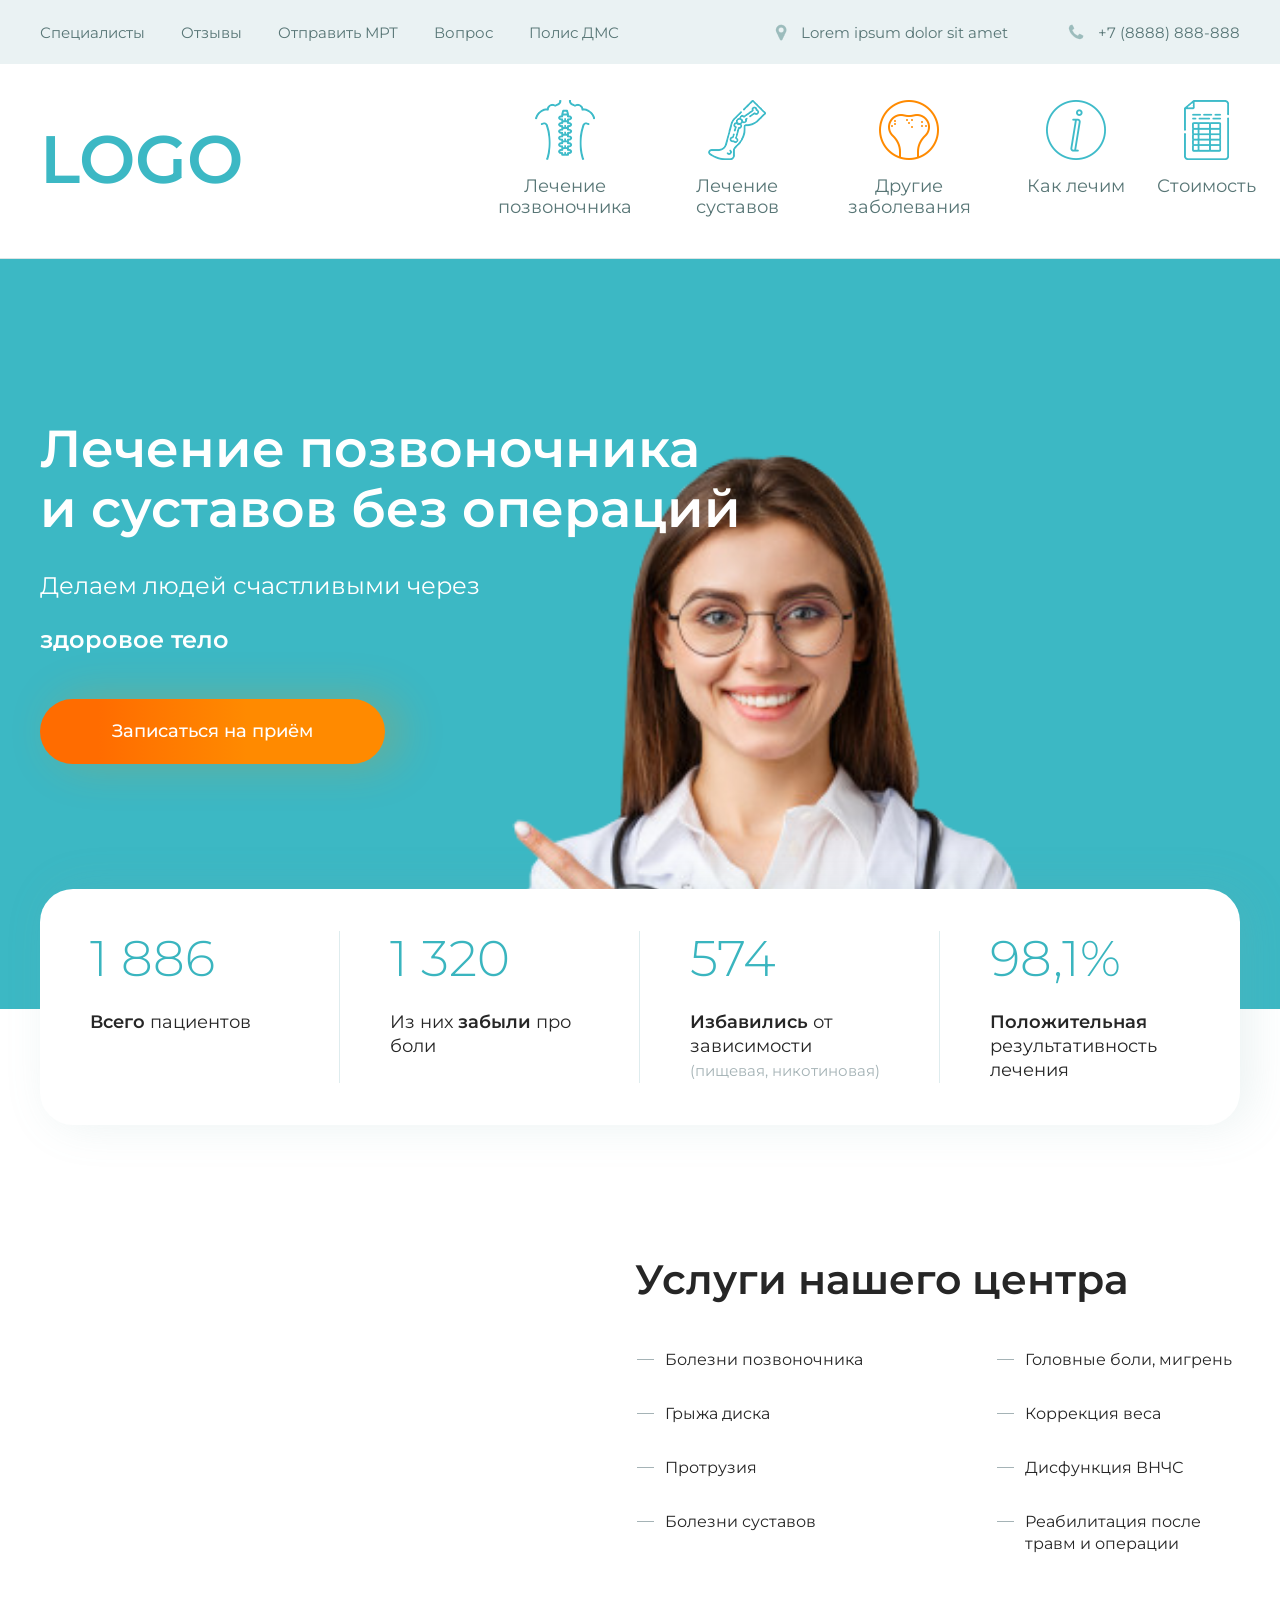
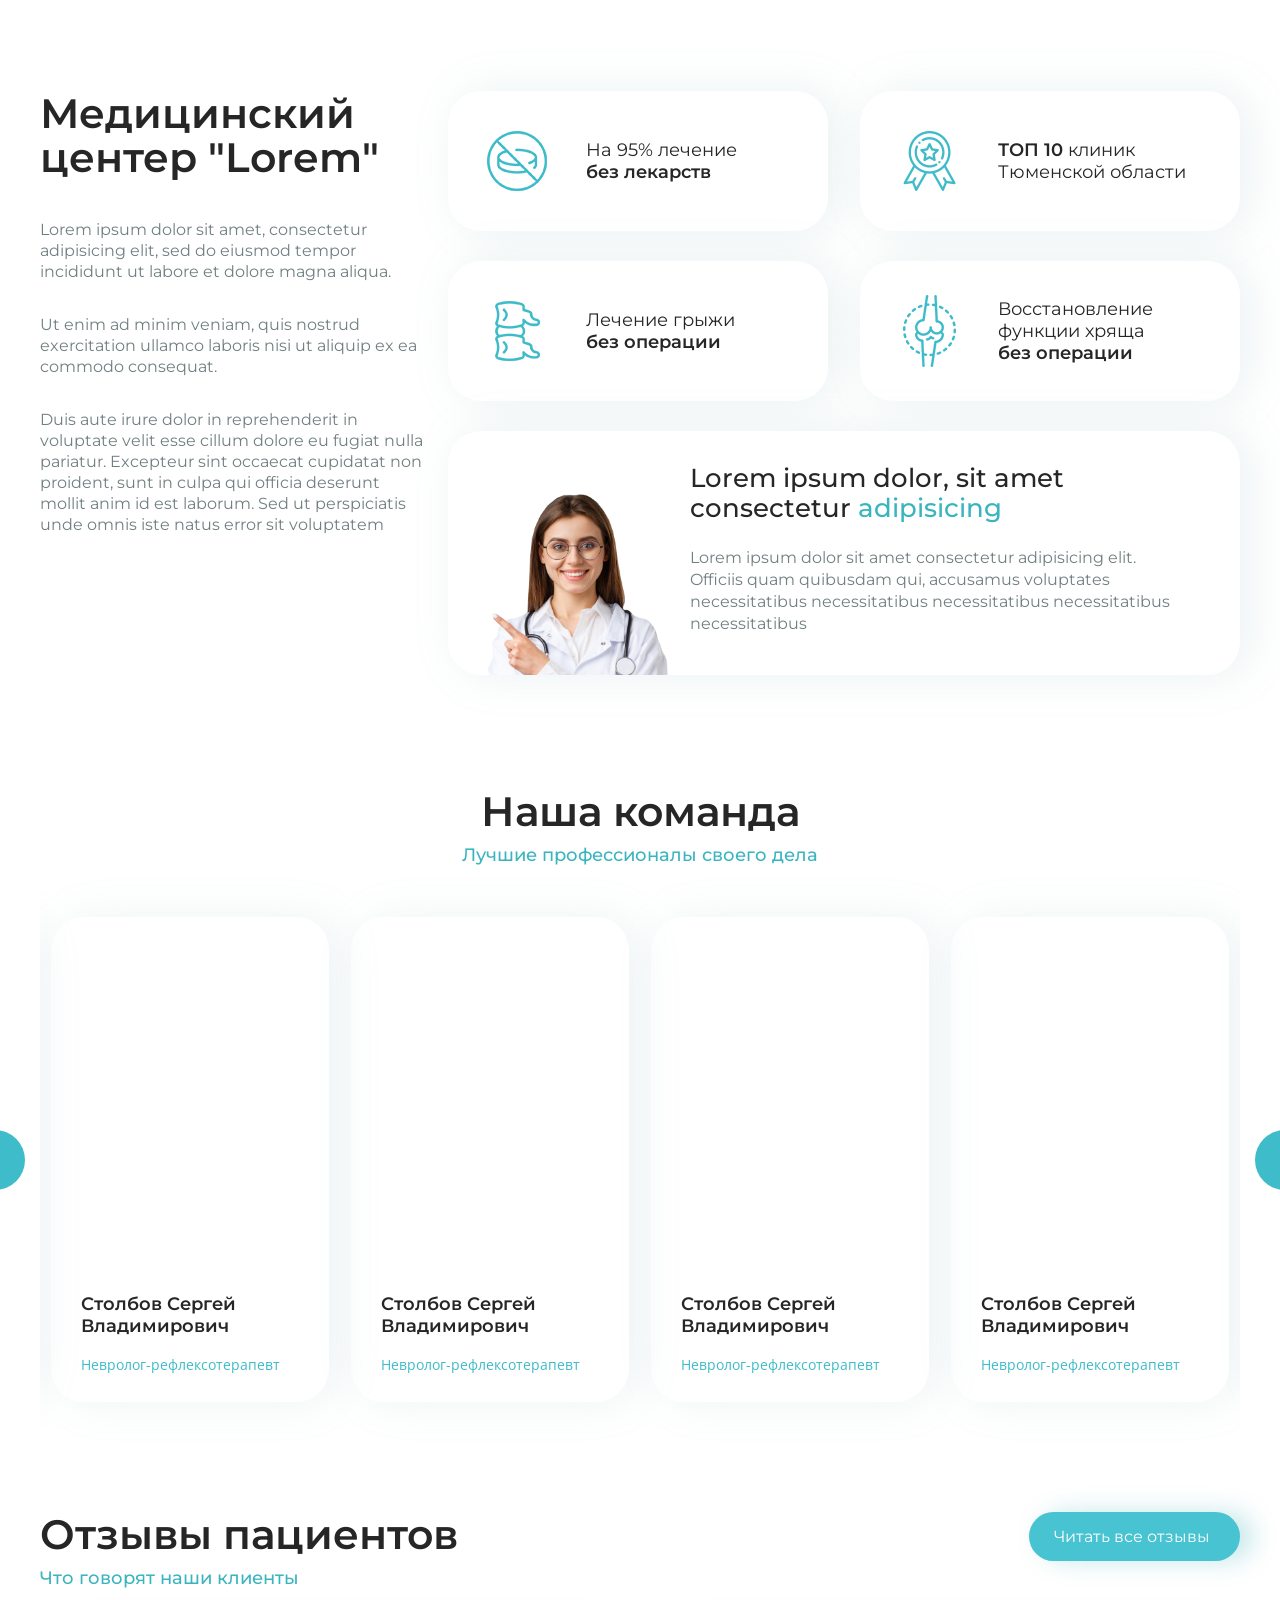
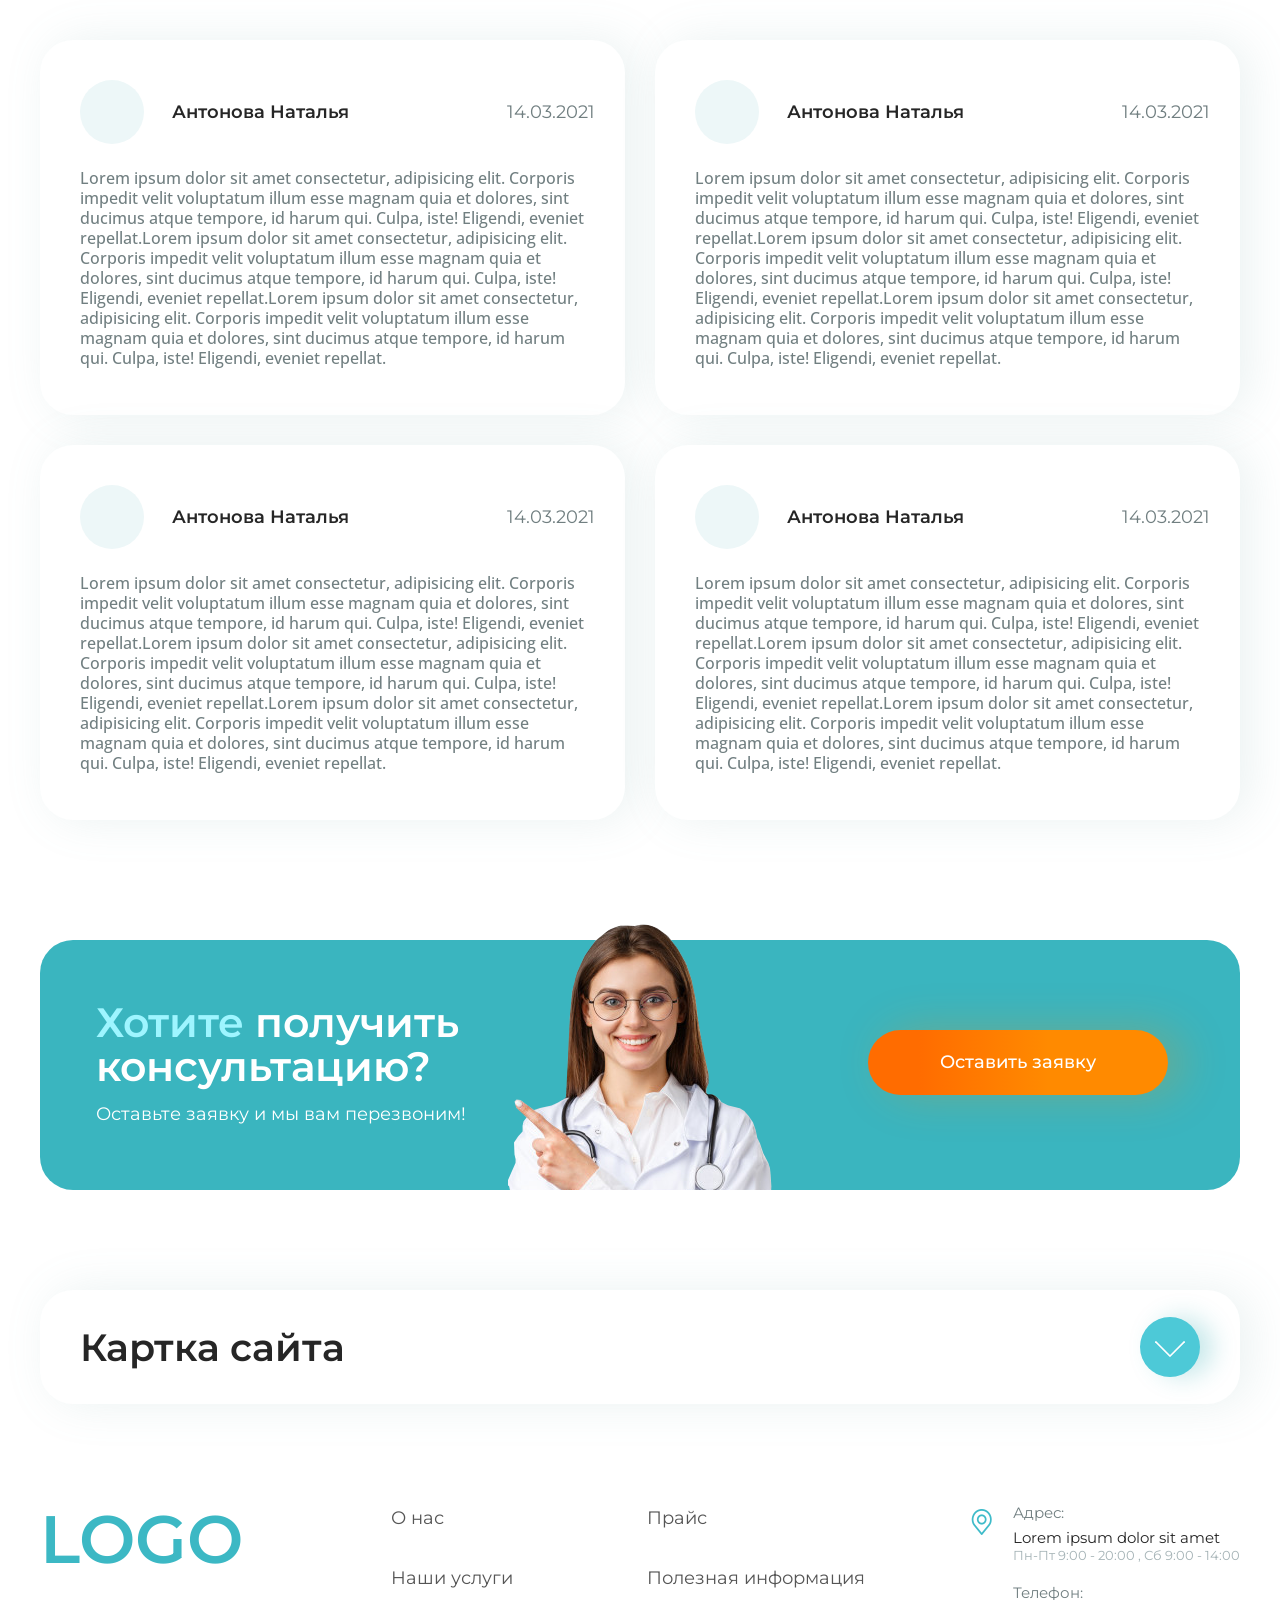
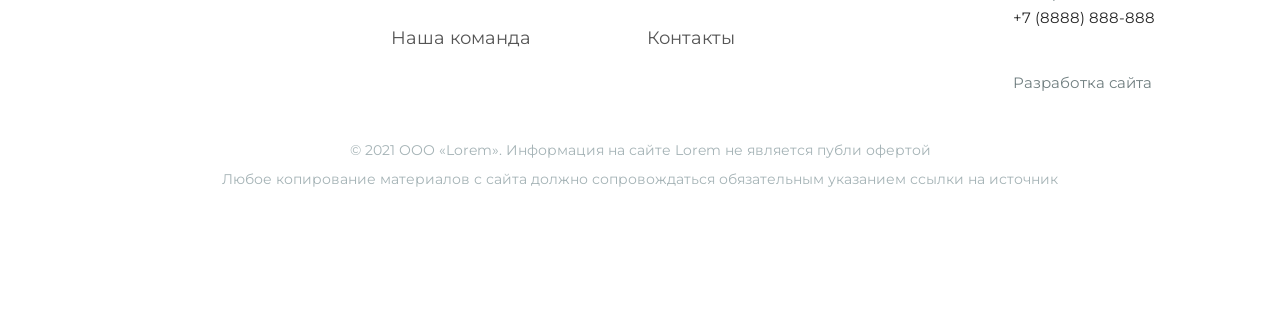
==== index.html @ e4d5d851 "web pages" ====
<!DOCTYPE html>
<html lang="ru">
<head>
    <meta charset="UTF-8">
    <meta http-equiv="X-UA-Compatible" content="IE=edge">
    <meta name="viewport" content="width=device-width, initial-scale=1.0">
    <link rel="stylesheet" href="css/normalize.css">
    <link rel="stylesheet" href="slick-1.8.1/slick/slick-theme.css">
    <link rel="stylesheet" href="slick-1.8.1/slick/slick.css">
    <link rel="stylesheet" href="css/style.css">
    <link rel="stylesheet" href="css/media.css">
    <title></title>
</head>
<body>
    <header class="header">
        <div class="header__top">
            <div class="container">
                <div class="header__box">
                    <div class="header__navbar">
                        <ul>
                            <li>
                                <a href="#">Специалисты</a>
                            </li>
                            <li>
                                <a href="#">Отзывы</a>
                            </li>
                            <li>
                                <a href="#">Отправить МРТ</a>
                            </li>
                            <li>
                                <a href="#">Вопрос</a>
                            </li>
                            <li>
                                <a href="#">Полис ДМС</a>
                            </li>
                            
                        </ul>
                    </div>
                    <div class="header__soc">
                        <a href="#"></a>
                    </div>
                    <div class="header__address">
                        <img src="img/header-address.png" alt="">
                        Lorem ipsum dolor sit amet
                    </div>
                    <div class="header__phone">
                        <a href="tel:">
                            <img src="img/header-phone.png" alt="">
                            +7 (8888) 888-888
                        </a>
                    </div>
                </div>
            </div>
        </div>
        <div class="header__bottom">
            <div class="container">
                <div class="header__box">
                    <a href="#" class="header__logo">LOGO</a>
                    <div class="header__items">
                        <ul>
                            <li>
                                <a href="#" class="header__item">
                                    <div class="icon">
                                        <img src="img/header-item.png" alt="">
                                    </div>
                                    Лечение позвоночника
                                </a>
                            </li>
                            <li>
                                <a href="#" class="header__item">
                                    <div class="icon">
                                        <img src="img/header-item-2.png" alt="">
                                    </div>
                                    Лечение суставов
                                </a>
                            </li>
                            <li>
                                <a href="#" class="header__item">
                                    <div class="icon">
                                        <img src="img/header-item-3.png" alt="">
                                    </div>
                                    Другие заболевания
                                </a>
                            </li>
                            <li>
                                <a href="#" class="header__item">
                                    <div class="icon">
                                        <img src="img/header-item-4.png" alt="">
                                    </div>
                                    Как лечим
                                </a>
                            </li>
                            <li>
                                <a href="#" class="header__item">
                                    <div class="icon">
                                        <img src="img/header-item-5.png" alt="">
                                    </div>
                                    Стоимость
                                </a>
                            </li>
                        </ul>
                    </div>
                </div>
            </div>
        </div>
    </header>
    <main class="main">
        <section class="banner">
            <div class="container">
                <div class="banner__wrap">
                    <h1>Лечение позвоночника и суставов без операций</h1>
                    <p>Делаем людей счастливыми через</p>
                    <h6>здоровое тело</h6>
                    <button class="btn2">Записаться на приём</button>
                </div>
                <div class="banner__img">
                    <img src="img/woman.png" alt="">
                </div>
            </div>
        </section>
        <section class="advantages">
            <div class="container">
                <div class="advantages__wrap">
                    <div class="advantages__block">
                        <h2>1 886</h2>
                        <p><span>Всего</span> пациентов</p>
                    </div>
                    <div class="advantages__block">
                        <h2>1 320</h2>
                        <p>Из них <span>забыли</span> про боли</p>
                    </div>
                    <div class="advantages__block">
                        <h2>574</h2>
                        <p><span>Избавились</span> от зависимости</p>
                        <span>(пищевая, никотиновая)</span>
                    </div>
                    <div class="advantages__block">
                        <h2>98,1%</h2>
                        <p><span>Положительная</span> результативность лечения</p>
                    </div>
                </div>
            </div>
        </section>
        <section class="services">
            <div class="container">
                <div class="services__box">
                    <div class="services__content">
                        <h2>Услуги нашего центра</h2>
                        <div class="services__box">
                            <a href="#" class="services__item">
                                Болезни позвоночника
                            </a>
                            <a href="#" class="services__item">
                                Головные боли, мигрень
                            </a>
                            <a href="#" class="services__item">
                                Грыжа диска
                            </a>
                            <a href="#" class="services__item">
                                Коррекция веса
                            </a>
                            <a href="#" class="services__item">
                                Протрузия
                            </a>
                            <a href="#" class="services__item">
                                Дисфункция ВНЧС
                            </a>
                            <a href="#" class="services__item">
                                Болезни суставов
                            </a>
                            <a href="#" class="services__item">
                                Реабилитация после травм и операции
                            </a>
                        </div>
                    </div>
                </div>
            </div>
        </section>
        <section class="medCenter">
            <div class="container">
                <div class="company__box">
                    <div class="company__left">
                        <h2>Медицинский центер "Lorem"</h2>
                        <p>Lorem ipsum dolor sit amet, consectetur adipisicing elit, sed do eiusmod tempor incididunt ut labore et dolore magna aliqua.</p>
                        <p>Ut enim ad minim veniam, quis nostrud exercitation ullamco laboris nisi ut aliquip ex ea commodo consequat.</p>
                        <p>Duis aute irure dolor in reprehenderit in voluptate velit esse cillum dolore eu fugiat nulla pariatur. Excepteur sint occaecat cupidatat non proident, sunt in culpa qui officia deserunt mollit anim id est laborum. Sed ut perspiciatis unde omnis iste natus error sit voluptatem</p>
                    </div>
                    <div class="company__right">
                        <div class="company__wrap">
                            <div class="company__advantage">
                                <div class="icon">
                                    <img src="img/icon-1.png" alt="">
                                </div>
                                <h6><span>На 95% лечение</span> без лекарств</h6>
                            </div>
                            <div class="company__advantage">
                                <div class="icon">
                                    <img src="img/icon-2.png" alt="">
                                </div>
                                <h6>ТОП 10<span> клиник Тюменской области</span></h6>
                            </div>
                            <div class="company__advantage">
                                <div class="icon">
                                    <img src="img/icon-3.png" alt="">
                                </div>
                                <h6><span>Лечение грыжи</span> без операции</h6>
                            </div>
                            <div class="company__advantage">
                                <div class="icon">
                                    <img src="img/icon-4.png" alt="">
                                </div>
                                <h6><span>Восстановление функции хряща </span> без операции</h6>
                            </div>
                        </div>
                        <div class="medCenter__block">
                            <div class="img">
                                <img src="img/woman.png" alt="">
                            </div>
                            <div class="wrap">
                                <h5>Lorem ipsum dolor, sit amet consectetur <span>adipisicing</span></h5>
                                <p>Lorem ipsum dolor sit amet consectetur adipisicing elit. Officiis quam quibusdam qui, accusamus voluptates necessitatibus necessitatibus necessitatibus necessitatibus necessitatibus</p>
                            </div>
                        </div>
                    </div>
                </div>
            </div>
        </section>
        <section class="team">
            <div class="container">
                <h2>Наша команда
                    <span>Лучшие профессионалы своего дела</span>
                </h2>
                <div class="team__slider">
                    <div class="team__wrap">
                        <div class="team__block">
                            <div class="team__photo">
                                <img src="img/doctor-woman.jpg" alt="">
                            </div>
                            <div class="team__description">
                                <h6>Столбов Сергей Владимирович</h6>
                                <ul>
                                    <li><p>Невролог-рефлексотерапевт</p></li>
                                </ul>
                            </div>
                        </div>
                    </div>
                    <div class="team__wrap">
                        <div class="team__block">
                            <div class="team__photo">
                                <img src="img/doctor-woman.jpg" alt="">
                            </div>
                            <div class="team__description">
                                <h6>Столбов Сергей Владимирович</h6>
                                <ul>
                                    <li><p>Невролог-рефлексотерапевт</p></li>
                                </ul>
                            </div>
                        </div>
                    </div>
                    <div class="team__wrap">
                        <div class="team__block">
                            <div class="team__photo">
                                <img src="img/doctor-woman.jpg" alt="">
                            </div>
                            <div class="team__description">
                                <h6>Столбов Сергей Владимирович</h6>
                                <ul>
                                    <li><p>Невролог-рефлексотерапевт</p></li>
                                </ul>
                            </div>
                        </div>
                    </div>
                    <div class="team__wrap">
                        <div class="team__block">
                            <div class="team__photo">
                                <img src="img/doctor-woman.jpg" alt="">
                            </div>
                            <div class="team__description">
                                <h6>Столбов Сергей Владимирович</h6>
                                <ul>
                                    <li><p>Невролог-рефлексотерапевт</p></li>
                                </ul>
                            </div>
                        </div>
                    </div>
                    <div class="team__wrap">
                        <div class="team__block">
                            <div class="team__photo">
                                <img src="img/doctor-woman.jpg" alt="">
                            </div>
                            <div class="team__description">
                                <h6>Столбов Сергей Владимирович</h6>
                                <ul>
                                    <li><p>Невролог-рефлексотерапевт</p></li>
                                </ul>
                            </div>
                        </div>
                    </div>
                </div>
            </div>
        </section>
        <section class="mainReviews">
            <div class="container">
                <div class="title_h2">
                    <h2>Отзывы пациентов
                        <span>Что говорят наши клиенты</span>
                    </h2>
                    <a href="#" class="main_btn">Читать все отзывы</a>
                </div>
                
                <div class="mainReviews__box">
                    <div class="mainReviews__block">
                        <div class="mainReviews__person">
                            <div class="img"></div>
                            <h6>Антонова Наталья</h6>
                            <span class="date">14.03.2021</span>
                        </div>
                        <p>Lorem ipsum dolor sit amet consectetur, adipisicing elit. Corporis impedit velit voluptatum illum esse magnam quia et dolores, sint ducimus atque tempore, id harum qui. Culpa, iste! Eligendi, eveniet repellat.Lorem ipsum dolor sit amet consectetur, adipisicing elit. Corporis impedit velit voluptatum illum esse magnam quia et dolores, sint ducimus atque tempore, id harum qui. Culpa, iste! Eligendi, eveniet repellat.Lorem ipsum dolor sit amet consectetur, adipisicing elit. Corporis impedit velit voluptatum illum esse magnam quia et dolores, sint ducimus atque tempore, id harum qui. Culpa, iste! Eligendi, eveniet repellat.</p>
                    </div>
                    <div class="mainReviews__block">
                        <div class="mainReviews__person">
                            <div class="img"></div>
                            <h6>Антонова Наталья</h6>
                            <span class="date">14.03.2021</span>
                        </div>
                        <p>Lorem ipsum dolor sit amet consectetur, adipisicing elit. Corporis impedit velit voluptatum illum esse magnam quia et dolores, sint ducimus atque tempore, id harum qui. Culpa, iste! Eligendi, eveniet repellat.Lorem ipsum dolor sit amet consectetur, adipisicing elit. Corporis impedit velit voluptatum illum esse magnam quia et dolores, sint ducimus atque tempore, id harum qui. Culpa, iste! Eligendi, eveniet repellat.Lorem ipsum dolor sit amet consectetur, adipisicing elit. Corporis impedit velit voluptatum illum esse magnam quia et dolores, sint ducimus atque tempore, id harum qui. Culpa, iste! Eligendi, eveniet repellat.</p>
                    </div>
                    <div class="mainReviews__block">
                        <div class="mainReviews__person">
                            <div class="img"></div>
                            <h6>Антонова Наталья</h6>
                            <span class="date">14.03.2021</span>
                        </div>
                        <p>Lorem ipsum dolor sit amet consectetur, adipisicing elit. Corporis impedit velit voluptatum illum esse magnam quia et dolores, sint ducimus atque tempore, id harum qui. Culpa, iste! Eligendi, eveniet repellat.Lorem ipsum dolor sit amet consectetur, adipisicing elit. Corporis impedit velit voluptatum illum esse magnam quia et dolores, sint ducimus atque tempore, id harum qui. Culpa, iste! Eligendi, eveniet repellat.Lorem ipsum dolor sit amet consectetur, adipisicing elit. Corporis impedit velit voluptatum illum esse magnam quia et dolores, sint ducimus atque tempore, id harum qui. Culpa, iste! Eligendi, eveniet repellat.</p>
                    </div>
                    <div class="mainReviews__block">
                        <div class="mainReviews__person">
                            <div class="img"></div>
                            <h6>Антонова Наталья</h6>
                            <span class="date">14.03.2021</span>
                        </div>
                        <p>Lorem ipsum dolor sit amet consectetur, adipisicing elit. Corporis impedit velit voluptatum illum esse magnam quia et dolores, sint ducimus atque tempore, id harum qui. Culpa, iste! Eligendi, eveniet repellat.Lorem ipsum dolor sit amet consectetur, adipisicing elit. Corporis impedit velit voluptatum illum esse magnam quia et dolores, sint ducimus atque tempore, id harum qui. Culpa, iste! Eligendi, eveniet repellat.Lorem ipsum dolor sit amet consectetur, adipisicing elit. Corporis impedit velit voluptatum illum esse magnam quia et dolores, sint ducimus atque tempore, id harum qui. Culpa, iste! Eligendi, eveniet repellat.</p>
                    </div>
                </div>
            </div>
        </section>
        <div class="container">
            <div class="bannerBtm">
                <div class="bannerBtm__wrap">
                    <h2><span>Хотите</span> получить консультацию?</h2>
                    <p>Оставьте заявку и мы вам перезвоним!</p>
                </div>
                <div class="bannerBtm__woman">
                    <img src="img/woman.png" alt="">
                </div>
                <div class="bannerBtm__btn">
                    <button class="btn2">Оставить заявку</button>
                </div>
            </div>
            <div class="accordion">
                <div class="accordion__wrap">
                    <div class="accordion__btn">
                        <h3>Картка сайта</h3>
                        <div class="accordion__down"></div>
                    </div>
                    <div class="accordion__block"></div>
                </div>
            </div>
        </div>
    </main>
    <footer class="footer">
        <div class="container">
            <div class="footer__box">
                <a href="#" class="footer__logo">LOGO</a>
                <div class="footer__center">
                    <div class="header__nav">
                        <ul>
                            <li>
                                <a href="#">О нас</a>
                            </li>
                            <li>
                                <a href="#">Наши услуги</a>
                            </li>
                            <li>
                                <a href="#">Наша команда</a>
                            </li>
                        </ul>
                    </div>
                    <div class="header__nav">
                        <ul>
                            <li>
                                <a href="#">Прайс</a>
                            </li>
                            <li>
                                <a href="#">Полезная информация</a>
                            </li>
                            <li>
                                <a href="#">Контакты</a>
                            </li>
                        </ul>
                    </div>
                    <div class="footer__soc">
                        
                    </div>
                </div>
                <div class="footer__right">
                    <div class="footer__address">
                        <h6>Адрес:</h6>
                        <p>Lorem ipsum dolor sit amet</p>
                        <span>Пн-Пт 9:00 - 20:00 , Сб 9:00 - 14:00</span>
                    </div>
                    <div class="footer__phone">
                        <h6>Телефон:</h6>
                        <a href="tel:">+7 (8888) 888-888</a>
                    </div>
                    <a href="#" class="site_development">Разработка сайта</a>
                </div>
            </div>
            <div class="footer__copy">
                <p>© 2021 ООО «Lorem». Информация на сайте Lorem не является публи офертой</p>
                <p>Любое копирование материалов с сайта должно сопровождаться обязательным указанием ссылки на источник</p>
            </div>
        </div>
    </footer>
    
    <script src="js/jquery.min.js"></script>
    <script src="slick-1.8.1/slick/slick.min.js"></script>
    <script src="js/main.js"></script>
    <script>
        $('.team__slider').slick({
            infinite: true,
            slidesToShow: 4,
            slidesToScroll: 1,
            dots: false,
            arrows: true
        });
    </script>
</body>
</html>
---- css/style.css ----
@charset "UTF-8";
@import url("https://fonts.googleapis.com/css2?family=Montserrat:ital,wght@0,100;0,200;0,300;0,400;0,500;0,600;0,700;0,800;0,900;1,100;1,200;1,300;1,400;1,500;1,600;1,700;1,800;1,900&family=Open+Sans:ital,wght@0,300;0,400;0,500;0,600;0,700;0,800;1,300;1,400;1,500;1,600;1,700;1,800&display=swap");
*, *::before, *::after {
  margin: 0;
  padding: 0;
  outline: none;
  -webkit-box-sizing: border-box;
          box-sizing: border-box;
}

body {
  display: -webkit-box;
  display: -ms-flexbox;
  display: flex;
  -webkit-box-orient: vertical;
  -webkit-box-direction: normal;
      -ms-flex-direction: column;
          flex-direction: column;
  -webkit-box-pack: justify;
      -ms-flex-pack: justify;
          justify-content: space-between;
  min-height: 100vh;
  font-family: "Montserrat", sans-serif;
  font-weight: 400;
  font-size: 18px;
  line-height: 28px;
  color: #717F81;
}

.main {
  min-height: 28vh;
  padding-top: 24px;
}

:focus {
  outline: none;
}

button {
  cursor: pointer;
}

a {
  padding: 0;
  margin: 0;
  text-decoration: none;
}

p {
  padding: 0;
  margin: 0;
}

h1, h2, h3, h4, h5, h6 {
  padding: 0;
  margin: 0;
}

h1 {
  margin-bottom: 60px;
}

h1, h2 {
  font-weight: 600;
  font-size: 41px;
  line-height: 44px;
  color: #262626;
}

h3 {
  font-weight: 600;
  font-size: 38px;
  line-height: 41px;
  color: #262626;
}

h5 {
  font-weight: 600;
  font-size: 26px;
  line-height: 30px;
  color: #262626;
  margin-bottom: 32px;
}

h6 {
  font-weight: 600;
  font-size: 18px;
  line-height: 22px;
  color: #262626;
}

ul, ol {
  list-style: none;
  padding: 0;
  margin: 0;
}

.container {
  max-width: 1240px;
  width: 100%;
  margin: 0 auto;
  padding: 0 20px;
}

.main_btn {
  display: -webkit-inline-box;
  display: -ms-inline-flexbox;
  display: inline-flex;
  -webkit-box-align: center;
      -ms-flex-align: center;
          align-items: center;
  -webkit-box-pack: center;
      -ms-flex-pack: center;
          justify-content: center;
  padding: 15px 30px 15px 25px;
  font-weight: 400;
  font-size: 16px;
  line-height: 19px;
  color: #fff;
  border: 0;
  background: #48C3D1;
  border-radius: 50px;
  -webkit-box-shadow: 13px 0 25px rgba(31, 163, 172, 0.25);
          box-shadow: 13px 0 25px rgba(31, 163, 172, 0.25);
}
.main_btn img {
  margin-right: 14px;
}

.btn2 {
  display: -webkit-inline-box;
  display: -ms-inline-flexbox;
  display: inline-flex;
  font-weight: 500;
  font-size: 18px;
  line-height: 21px;
  color: #fff;
  border-radius: 50px;
  background: rgb(255, 108, 0);
  background: -webkit-gradient(linear, left top, right top, color-stop(17%, rgb(255, 108, 0)), color-stop(60%, rgb(255, 138, 0)));
  background: linear-gradient(90deg, rgb(255, 108, 0) 17%, rgb(255, 138, 0) 60%);
  padding: 22px 72px;
  border: 0;
  -webkit-box-shadow: 15px 0 45px rgba(255, 138, 1, 0.25);
          box-shadow: 15px 0 45px rgba(255, 138, 1, 0.25);
}

.btn3 {
  display: -webkit-inline-box;
  display: -ms-inline-flexbox;
  display: inline-flex;
  font-weight: 500;
  font-size: 18px;
  line-height: 21px;
  color: #fff;
  border-radius: 50px;
  background: #3EBCC9;
  padding: 22px 72px;
  border: 0;
  -webkit-box-shadow: 13px 0 45px rgba(31, 163, 172, 0.25);
          box-shadow: 13px 0 45px rgba(31, 163, 172, 0.25);
}

.header {
  border-bottom: 1px solid #dce4e4;
}

.header__top {
  padding: 18px 0;
  background: #eaf2f3;
}

.header__box {
  display: -webkit-box;
  display: -ms-flexbox;
  display: flex;
  -webkit-box-align: center;
      -ms-flex-align: center;
          align-items: center;
  -webkit-box-pack: justify;
      -ms-flex-pack: justify;
          justify-content: space-between;
  -ms-flex-wrap: wrap;
      flex-wrap: wrap;
}

.header__navbar ul {
  display: -webkit-box;
  display: -ms-flexbox;
  display: flex;
}
.header__navbar li {
  margin-right: 36px;
}
.header__navbar a {
  font-weight: 400;
  font-size: 15px;
  line-height: 17px;
  color: #587676;
}

.header__address, .header__phone a {
  display: -webkit-box;
  display: -ms-flexbox;
  display: flex;
  -webkit-box-align: center;
      -ms-flex-align: center;
          align-items: center;
  font-weight: 400;
  font-size: 15px;
  line-height: 17px;
  color: #587676;
}
.header__address img, .header__phone a img {
  margin-right: 14px;
}

.header__bottom {
  padding: 36px 0 40px 0;
}

.header__logo {
  font-weight: 600;
  font-size: 67px;
  line-height: 70px;
  color: #3cb8c4;
}

.header__items {
  display: -webkit-box;
  display: -ms-flexbox;
  display: flex;
}
.header__items ul {
  display: -webkit-box;
  display: -ms-flexbox;
  display: flex;
}

.header__item {
  display: block;
  max-width: 140px;
  width: 100%;
  font-weight: 400;
  font-size: 18px;
  line-height: 21px;
  color: #587676;
  text-align: center;
  margin-left: 32px;
}
.header__item .icon {
  height: 60px;
  display: -webkit-box;
  display: -ms-flexbox;
  display: flex;
  -webkit-box-pack: center;
      -ms-flex-pack: center;
          justify-content: center;
  margin-bottom: 16px;
}
.header__item .icon img {
  width: auto;
  height: 100%;
}

.header__item:hover {
  text-decoration: underline;
}

.crumbs {
  margin-bottom: 26px;
}
.crumbs ul {
  display: -webkit-box;
  display: -ms-flexbox;
  display: flex;
}
.crumbs li {
  padding-right: 8px;
}
.crumbs li::after {
  content: "/";
  font-weight: 400;
  font-size: 15px;
  line-height: 17px;
  color: #abb8bb;
  padding-left: 6px;
}
.crumbs li:last-child::after {
  display: none;
}
.crumbs a, .crumbs p {
  font-weight: 400;
  font-size: 15px;
  line-height: 17px;
}
.crumbs a {
  color: #3ebbc9;
}
.crumbs p {
  color: #abb8bb;
}

.doctor h1 {
  font-weight: 600;
  font-size: 41px;
  line-height: 44px;
  color: #262626;
}

.doctor__box {
  display: -webkit-box;
  display: -ms-flexbox;
  display: flex;
  -ms-flex-wrap: wrap;
      flex-wrap: wrap;
  -webkit-box-pack: justify;
      -ms-flex-pack: justify;
          justify-content: space-between;
}

.doctor__left {
  max-width: 385px;
  width: 100%;
  font-style: italic;
  font-weight: 400;
  font-size: 16px;
  line-height: 20px;
  color: #587676;
  text-align: center;
  padding-bottom: 100px;
}
.doctor__left p {
  position: relative;
}
.doctor__left p::before {
  content: "";
  width: 37px;
  height: 32px;
  position: absolute;
  top: -67px;
  left: 50%;
  -webkit-transform: translateX(-50%);
          transform: translateX(-50%);
  background: url(../img/\,\,.png) no-repeat center;
}
.doctor__left p::after {
  content: "";
  width: 37px;
  height: 32px;
  position: absolute;
  bottom: -67px;
  left: 50%;
  -webkit-transform: translateX(-50%) matrix(-1, 0, 0, 1, 0, 0);
          transform: translateX(-50%) matrix(-1, 0, 0, 1, 0, 0);
  background: url(../img/\,\,.png) no-repeat center;
}

.doctor__photo {
  width: 380px;
  height: 530px;
  border-radius: 33px;
  overflow: hidden;
  position: relative;
  margin-bottom: 100px;
}
.doctor__photo img {
  position: absolute;
  top: 50%;
  left: 50%;
  -webkit-transform: translate(-50%, -50%);
          transform: translate(-50%, -50%);
  width: auto;
  height: 100%;
}

.doctor__content {
  max-width: calc(100% - 410px);
  width: 100%;
  min-width: 700px;
}

.doctor__wrap {
  background: #fff;
  border-radius: 33px;
  -webkit-box-shadow: 10px 0 40px rgba(124, 168, 170, 0.15);
          box-shadow: 10px 0 40px rgba(124, 168, 170, 0.15);
  overflow: hidden;
  margin-bottom: 55px;
}
.doctor__wrap .top {
  padding: 40px 20px 20px 40px;
}
.doctor__wrap .bottom {
  display: -webkit-box;
  display: -ms-flexbox;
  display: flex;
  -webkit-box-align: center;
      -ms-flex-align: center;
          align-items: center;
  -webkit-box-pack: justify;
      -ms-flex-pack: justify;
          justify-content: space-between;
  padding: 22px 20px 22px 40px;
  background: #EBF1F1;
}
.doctor__wrap .doctor__ul {
  max-width: 600px;
  width: 100%;
  margin-bottom: 0;
}
.doctor__wrap .doctor__ul li {
  min-width: 183px;
}
.doctor__wrap h5 {
  display: -webkit-box;
  display: -ms-flexbox;
  display: flex;
  -webkit-box-align: center;
      -ms-flex-align: center;
          align-items: center;
  font-weight: 300;
  margin-bottom: 0;
}
.doctor__wrap h5 span {
  font-weight: 600;
  margin-right: 12px;
}
.doctor__wrap h5 img {
  margin-right: 18px;
}

.doctor__ul {
  font-weight: 300;
  font-size: 18px;
  line-height: 22px;
  margin-bottom: 40px;
}
.doctor__ul ul {
  display: -webkit-box;
  display: -ms-flexbox;
  display: flex;
  -ms-flex-wrap: wrap;
      flex-wrap: wrap;
}
.doctor__ul li {
  min-width: 360px;
  margin-bottom: 16px;
}
.doctor__ul li::before {
  content: "—";
  padding-right: 10px;
}

.doctor__wrap2 {
  padding-left: 40px;
}

.doctor__date {
  display: -webkit-box;
  display: -ms-flexbox;
  display: flex;
  margin-bottom: 30px;
  font-weight: 400;
  font-size: 18px;
  line-height: 21px;
  color: #717F81;
}
.doctor__date .date {
  min-width: 83px;
  width: 83px;
  height: 36px;
  background: #4BC6D4;
  padding: 8px 28px 8px 9px;
  font-weight: 400;
  font-size: 21px;
  line-height: 21px;
  color: #fff;
  margin-right: 20px;
  border-radius: 5px 0 0 5px;
  overflow: hidden;
  position: relative;
}
.doctor__date .date::after {
  content: "";
  width: 40px;
  height: 40px;
  background: #fff;
  position: absolute;
  top: 50%;
  right: -29px;
  -webkit-transform: translateY(-50%) rotate(45deg) skew(20deg, 20deg);
          transform: translateY(-50%) rotate(45deg) skew(20deg, 20deg);
}
.doctor__date h6 {
  font-weight: 600;
  font-size: 18px;
  line-height: 21px;
  color: #262626;
  margin-bottom: 10px;
}

.bannerBtm {
  display: -webkit-box;
  display: -ms-flexbox;
  display: flex;
  -ms-flex-wrap: wrap;
      flex-wrap: wrap;
  min-height: 245px;
  background: #3AB5BF;
  border-radius: 33px;
  margin-bottom: 100px;
  position: relative;
  padding: 0 72px 0 56px;
  font-weight: 400;
  font-size: 18px;
  line-height: 21px;
  color: #fff;
}
.bannerBtm h2 {
  color: #fff;
  margin-bottom: 16px;
}
.bannerBtm h2 span {
  color: #9EF5FF;
}

.bannerBtm__wrap {
  max-width: 400px;
  width: 100%;
  padding: 60px 0 65px 0;
  margin-right: 40px;
  position: relative;
  z-index: 2;
}

.bannerBtm__btn {
  padding-top: 90px;
  margin-left: auto;
  position: relative;
  z-index: 2;
}

.bannerBtm__woman {
  display: -webkit-box;
  display: -ms-flexbox;
  display: flex;
  position: absolute;
  bottom: 0;
  left: 50%;
  -webkit-transform: translateX(-50%);
          transform: translateX(-50%);
}

.accordion {
  padding-bottom: 50px;
}

.accordion__wrap {
  background: #fff;
  -webkit-box-shadow: 10px 0 45px rgba(124, 168, 170, 0.15);
          box-shadow: 10px 0 45px rgba(124, 168, 170, 0.15);
  border-radius: 33px;
}

.accordion__btn {
  display: -webkit-box;
  display: -ms-flexbox;
  display: flex;
  -webkit-box-align: center;
      -ms-flex-align: center;
          align-items: center;
  -webkit-box-pack: justify;
      -ms-flex-pack: justify;
          justify-content: space-between;
  padding: 27px 40px;
}

.accordion__down {
  width: 60px;
  height: 60px;
  border-radius: 50%;
  background: #4DC9D7;
  position: relative;
  overflow: hidden;
  -webkit-box-shadow: 13px 0 25px rgba(31, 163, 172, 0.25);
          box-shadow: 13px 0 25px rgba(31, 163, 172, 0.25);
}

.accordion__down::after {
  content: "";
  width: 22px;
  height: 22px;
  position: absolute;
  top: 41%;
  left: 50%;
  -webkit-transform: translate(-50%, -50%) rotate(45deg);
          transform: translate(-50%, -50%) rotate(45deg);
  border: 2px solid #fff;
  border-top: 0;
  border-left: 0;
  border-radius: 1px;
}

.accordion__block {
  display: none;
}

.treatment .paginator {
  margin-bottom: 170px;
}

.treatment__box {
  display: -webkit-box;
  display: -ms-flexbox;
  display: flex;
  -ms-flex-wrap: wrap;
      flex-wrap: wrap;
  min-height: 286px;
  background: #fff;
  -webkit-box-shadow: 10px 0 45px rgba(124, 168, 170, 0.15);
          box-shadow: 10px 0 45px rgba(124, 168, 170, 0.15);
  margin-bottom: 20px;
  border-radius: 33px;
  overflow: hidden;
}

.treatment__image {
  display: -webkit-box;
  display: -ms-flexbox;
  display: flex;
  min-width: 286px;
  min-height: 286px;
  margin-right: 38px;
}
.treatment__image img {
  height: 100%;
}

.treatment__content {
  max-width: calc(100% - 324px);
  padding: 40px 60px 40px 0;
  font-size: 18px;
  line-height: 24px;
  color: #717F81;
}
.treatment__content h5 {
  margin-bottom: 30px;
}
.treatment__content a {
  color: #40BCC9;
}

.paginator {
  display: -webkit-box;
  display: -ms-flexbox;
  display: flex;
  -webkit-box-pack: center;
      -ms-flex-pack: center;
          justify-content: center;
  padding-top: 10px;
  margin-bottom: 40px;
}

.paginator__link {
  display: -webkit-box;
  display: -ms-flexbox;
  display: flex;
  -webkit-box-align: center;
      -ms-flex-align: center;
          align-items: center;
  -webkit-box-pack: center;
      -ms-flex-pack: center;
          justify-content: center;
  width: 40px;
  height: 40px;
  margin-right: 10px;
  border: 2px solid #DEE6E6;
  border-radius: 50%;
  font-weight: 500;
  font-size: 16px;
  line-height: 19px;
  color: #262626;
  -webkit-transition: all 0.2s ease;
  transition: all 0.2s ease;
}

.paginator__link.active, .paginator__link:hover {
  border-color: #4EC1CD;
  color: #4EC1CD;
}

.paginator__link:last-child {
  margin-right: 0;
}

.reviews__box {
  min-height: 265px;
  background: #fff;
  -webkit-box-shadow: 10px 0 45px rgba(124, 168, 170, 0.15);
          box-shadow: 10px 0 45px rgba(124, 168, 170, 0.15);
  margin-bottom: 20px;
  border-radius: 33px;
  margin-bottom: 30px;
  padding: 40px 50px 40px 40px;
  font-weight: 400;
  font-size: 16px;
  line-height: 22px;
  color: #717f81;
}
.reviews__box p {
  font-family: "Open Sans", sans-serif;
  font-style: italic;
}

.reviews__person {
  display: -webkit-box;
  display: -ms-flexbox;
  display: flex;
  -webkit-box-align: center;
      -ms-flex-align: center;
          align-items: center;
  margin-bottom: 24px;
}

.reviews__img {
  min-width: 64px;
  width: 64px;
  height: 64px;
  background: #EDF7F8;
  border-radius: 50%;
  margin-right: 26px;
  overflow: hidden;
  position: relative;
}
.reviews__img img {
  position: absolute;
  top: 50%;
  left: 50%;
  -webkit-transform: translate(-50%, -50%);
          transform: translate(-50%, -50%);
  width: 100%;
}

.reviews__date {
  margin-left: auto;
  font-weight: 400;
  font-size: 18px;
  line-height: 22px;
  color: #a5b3b6;
}

.reviews__form {
  background: #fff;
  -webkit-box-shadow: 10px 0 45px rgba(124, 168, 170, 0.15);
          box-shadow: 10px 0 45px rgba(124, 168, 170, 0.15);
  padding: 40px 40px 50px 40px;
  margin-bottom: 100px;
  border-radius: 33px;
  font-weight: 400;
  font-size: 16px;
  line-height: 21px;
  color: #a5b3b6;
}
.reviews__form a {
  color: #a5b3b6;
  text-decoration: underline;
}

.form_box {
  display: -webkit-box;
  display: -ms-flexbox;
  display: flex;
  -webkit-box-align: center;
      -ms-flex-align: center;
          align-items: center;
  -webkit-box-pack: justify;
      -ms-flex-pack: justify;
          justify-content: space-between;
  -ms-flex-wrap: wrap;
      flex-wrap: wrap;
}

.form_left {
  width: 300px;
}
.form_left .btn3 {
  width: 100%;
}

.form_right {
  width: calc(100% - 310px);
}

.input {
  margin-bottom: 10px;
}
.input input {
  width: 100%;
  font-weight: 400;
  padding: 19px 26px;
  border: 1px solid #DCE4E4;
  border-radius: 33px;
  font-size: 16px;
  line-height: 20px;
  color: #a5b3b6;
}

.textarea {
  min-width: 100%;
  max-width: 100%;
  width: 100%;
  height: 130px;
  min-height: 130px;
  max-height: 130px;
  padding: 19px 26px;
  border: 1px solid #DCE4E4;
  border-radius: 33px;
  font-weight: 400;
  font-size: 16px;
  line-height: 20px;
  color: #a5b3b6;
  margin-bottom: 10px;
}

.team__box {
  display: -ms-grid;
  display: grid;
  grid-row-gap: 24px;
  grid-column-gap: 27px;
  -ms-grid-columns: 1fr 27px 1fr 27px 1fr 27px 1fr;
  grid-template-columns: 1fr 1fr 1fr 1fr;
  margin-bottom: 100px;
}

.team__block {
  min-height: 530px;
  -webkit-box-shadow: 10px 0 45px rgba(124, 168, 170, 0.12);
          box-shadow: 10px 0 45px rgba(124, 168, 170, 0.12);
  border-radius: 33px;
  overflow: hidden;
  max-width: 278px;
  width: 100%;
}

.team__photo {
  width: 100%;
  height: 348px;
  position: relative;
  overflow: hidden;
}
.team__photo img {
  position: absolute;
  top: 60%;
  left: 50%;
  -webkit-transform: translate(-50%, -50%);
          transform: translate(-50%, -50%);
  width: auto;
  height: 120%;
}

.team__description {
  padding: 28px 30px;
  font-size: 14px;
  line-height: 19px;
  color: #3ebbc9;
}
.team__description h6 {
  margin-bottom: 18px;
}
.team__description p {
  font-family: "Open Sans", sans-serif;
}

.categories__box {
  display: -webkit-box;
  display: -ms-flexbox;
  display: flex;
  -ms-flex-wrap: wrap;
      flex-wrap: wrap;
  -webkit-box-pack: justify;
      -ms-flex-pack: justify;
          justify-content: space-between;
}

.categories__aside {
  max-width: 385px;
  width: 100%;
  padding-bottom: 50px;
}

.aside_bottom {
  max-width: 380px;
  width: 100%;
  margin-left: auto;
  background: #fff;
  -webkit-box-shadow: 10px 0 45px rgba(124, 168, 170, 0.15);
          box-shadow: 10px 0 45px rgba(124, 168, 170, 0.15);
  padding: 32px;
  border-radius: 33px;
  font-weight: 400;
  font-size: 18px;
  line-height: 24px;
  color: #717F81;
  margin-top: 60px;
}
.aside_bottom h6 {
  text-transform: uppercase;
  margin-bottom: 8px;
}

.categories__search {
  width: 100%;
  position: relative;
  margin-bottom: 36px;
}
.categories__search input {
  width: 100%;
  font-weight: 400;
  padding: 19px 26px;
  padding-right: 50px;
  border: 1px solid #DCE4E4;
  border-radius: 33px;
  font-size: 16px;
  line-height: 20px;
  color: #a5b3b6;
}
.categories__search .search {
  display: -webkit-box;
  display: -ms-flexbox;
  display: flex;
  position: absolute;
  top: 50%;
  right: 26px;
  z-index: 1;
  -webkit-transform: translateY(-50%);
          transform: translateY(-50%);
  border: 0;
  background-color: transparent;
}

.categories__ul h6 {
  font-weight: 600;
  font-size: 16px;
  line-height: 21px;
  display: -webkit-box;
  display: -ms-flexbox;
  display: flex;
  position: relative;
}
.categories__ul h6 a {
  color: #262626;
}
.categories__ul .down {
  width: 20px;
  height: 25px;
  position: absolute;
  top: 0;
  right: 0;
  z-index: 1;
  overflow: hidden;
  -webkit-transition: all 0.3s ease;
  transition: all 0.3s ease;
  cursor: pointer;
}
.categories__ul .down::after {
  content: "";
  width: 15px;
  height: 15px;
  background: #4AB8C8;
  position: absolute;
  top: 0;
  left: 50%;
  -webkit-transform: translateX(-50%) rotate(45deg);
          transform: translateX(-50%) rotate(45deg);
  -webkit-transition: all 0.3s ease;
  transition: all 0.3s ease;
}
.categories__ul .down::before {
  content: "";
  width: 25px;
  height: 25px;
  border-radius: 50%;
  background: #fff;
  position: absolute;
  top: -13px;
  left: 50%;
  z-index: 2;
  -webkit-transform: translateX(-50%) rotate(45deg);
          transform: translateX(-50%) rotate(45deg);
}
.categories__ul h6.active .down {
  -webkit-transform: rotate(-180deg);
          transform: rotate(-180deg);
}

.categories__ul > ul > li {
  margin-bottom: 26px;
}

.categories__sub {
  display: none;
}
.categories__sub li {
  font-weight: 400;
  font-size: 16px;
  line-height: 21px;
  color: #262626;
  margin-top: 21px;
}
.categories__sub li a {
  color: #262626;
}
.categories__sub li::before {
  content: "—";
  padding-right: 10px;
}
.categories__sub .btn {
  display: inline-block;
  border: 1px solid #4AB8C8;
  padding: 9px 11px;
  text-align: center;
  margin-top: 12px;
  font-weight: 500;
  font-size: 16px;
  line-height: 21px;
  color: #3DB8C6;
  -webkit-transition: all 0.2s ease;
  transition: all 0.2s ease;
}
.categories__sub .btn:hover {
  background: #3DB8C6;
  color: #fff;
}
.categories__sub .btn + li {
  margin-top: 12px;
}

.categories__ul h6.active .down::after {
  background: #262626;
}

.categories__ul h6.active + .categories__sub {
  display: block;
}

.categories__content {
  max-width: 790px;
  width: 100%;
  font-weight: 400;
  font-size: 18px;
  line-height: 28px;
  color: #717F81;
  padding-bottom: 100px;
}
.categories__content p {
  margin-bottom: 24px;
}
.categories__content li {
  font-weight: 400;
  font-size: 18px;
  line-height: 24px;
  color: #717f81;
  margin-bottom: 24px;
  position: relative;
  padding-left: 38px;
}
.categories__content li::before {
  content: "—";
  padding-right: 10px;
  position: absolute;
  top: 0px;
  left: 0;
}

.categories__banner {
  min-height: 272px;
  background: url(../img/categories-banner.png) no-repeat center/cover;
  border-radius: 33px;
  overflow: hidden;
  padding: 40px;
  font-weight: 300;
  font-size: 18px;
  line-height: 24px;
  color: #fff;
  margin-bottom: 40px;
}
.categories__banner .wrap {
  max-width: 370px;
  width: 100%;
}
.categories__banner h5 {
  font-weight: 500;
  color: #fff;
  margin-bottom: 24px;
}
.categories__banner p {
  margin-bottom: 28px;
}

.pirceList {
  margin-bottom: 60px;
}

.pirceList__wrap {
  background: #F5F5F5;
  display: -webkit-box;
  display: -ms-flexbox;
  display: flex;
  -ms-flex-wrap: wrap;
      flex-wrap: wrap;
  -webkit-box-align: center;
      -ms-flex-align: center;
          align-items: center;
  padding: 22px 24px 20px 30px;
  -webkit-transition: all 0.3s ease;
  transition: all 0.3s ease;
  font-weight: 400;
  font-size: 18px;
  line-height: 24px;
  color: #717F81;
}
.pirceList__wrap p {
  max-width: 440px;
  width: 100%;
  margin-bottom: 0;
}

.pirceList__wrap:nth-child(2n) {
  background: #fff;
}

.pirceList__price {
  font-weight: 700;
  margin-left: auto;
  margin-right: 30px;
  -webkit-transition: all 0.3s ease;
  transition: all 0.3s ease;
}
.pirceList__price span {
  font-weight: 400;
}

.pirceList__record {
  width: 0;
  display: -webkit-box;
  display: -ms-flexbox;
  display: flex;
  -webkit-box-pack: end;
      -ms-flex-pack: end;
          justify-content: flex-end;
  overflow: hidden;
  -webkit-transition: all 0.4s ease;
  transition: all 0.4s ease;
}
.pirceList__record .record {
  padding: 8px 12px;
  border: 1px solid #fff;
  background-color: transparent;
  font-weight: 400;
  font-size: 13px;
  line-height: 15px;
  color: #fff;
  text-transform: uppercase;
}

.pirceList__wrap:hover {
  background: #3EBBC9;
  color: #fff;
}
.pirceList__wrap:hover h6 {
  color: #fff;
}
.pirceList__wrap:hover .pirceList__record {
  width: 84px;
}

.company__box {
  display: -webkit-box;
  display: -ms-flexbox;
  display: flex;
  -webkit-box-pack: justify;
      -ms-flex-pack: justify;
          justify-content: space-between;
  -ms-flex-wrap: wrap;
      flex-wrap: wrap;
}

.company__left {
  max-width: 385px;
  font-weight: 400;
  font-size: 16px;
  line-height: 21px;
  color: #717f81;
}
.company__left p {
  margin-bottom: 32px;
}

.company__right {
  max-width: 792px;
  width: 100%;
}

.company__wrap {
  display: -webkit-box;
  display: -ms-flexbox;
  display: flex;
  -ms-flex-wrap: wrap;
      flex-wrap: wrap;
  -webkit-box-pack: justify;
      -ms-flex-pack: justify;
          justify-content: space-between;
}

.company__advantage {
  display: -webkit-box;
  display: -ms-flexbox;
  display: flex;
  -webkit-box-align: center;
      -ms-flex-align: center;
          align-items: center;
  max-width: 380px;
  width: 100%;
  min-height: 140px;
  margin-bottom: 30px;
  background: #fff;
  border-radius: 33px;
  -webkit-box-shadow: 10px 0 45px rgba(124, 168, 170, 0.15);
          box-shadow: 10px 0 45px rgba(124, 168, 170, 0.15);
  padding: 20px 60px 20px 36px;
}
.company__advantage .icon {
  display: -webkit-box;
  display: -ms-flexbox;
  display: flex;
  -webkit-box-align: center;
      -ms-flex-align: center;
          align-items: center;
  -webkit-box-pack: center;
      -ms-flex-pack: center;
          justify-content: center;
  min-width: 66px;
  width: 66px;
  height: 66px;
  margin-right: 36px;
}
.company__advantage h6 span {
  font-weight: 400;
}

.company__advantage:nth-child(2) {
  padding-right: 50px;
}

.company__kidsFund {
  display: -webkit-box;
  display: -ms-flexbox;
  display: flex;
  -webkit-box-align: center;
      -ms-flex-align: center;
          align-items: center;
  -webkit-box-pack: end;
      -ms-flex-pack: end;
          justify-content: flex-end;
  min-height: 160px;
  background: #fff;
  border-radius: 33px;
  -webkit-box-shadow: 10px 0 45px rgba(124, 168, 170, 0.15);
          box-shadow: 10px 0 45px rgba(124, 168, 170, 0.15);
  position: relative;
  padding: 20px 86px;
  margin-bottom: 60px;
}
.company__kidsFund h5 {
  margin-bottom: 0;
}
.company__kidsFund h5 span {
  color: #3EBBC9;
}
.company__kidsFund .boy {
  position: absolute;
  bottom: 0;
  left: 10px;
}

.company__bottom {
  background: #fff;
  border-radius: 33px;
  -webkit-box-shadow: 10px 0 45px rgba(124, 168, 170, 0.15);
          box-shadow: 10px 0 45px rgba(124, 168, 170, 0.15);
  position: relative;
  padding: 50px 50px 50px 46px;
  margin-bottom: 60px;
  font-weight: 400;
  font-size: 18px;
  line-height: 24px;
  color: #717F81;
  overflow: hidden;
}
.company__bottom .wrap {
  max-width: 780px;
  width: 100%;
  position: relative;
  z-index: 2;
}
.company__bottom h5 span {
  color: #3EBBC9;
}
.company__bottom p {
  margin-bottom: 16px;
}
.company__bottom p span {
  display: block;
  color: #262626;
  font-weight: 600;
}
.company__bottom p:last-child {
  margin-bottom: 0;
}
.company__bottom .woman {
  width: 400px;
  position: absolute;
  bottom: 0;
  right: -50px;
}

.company__numbering {
  display: -webkit-box;
  display: -ms-flexbox;
  display: flex;
  -ms-flex-wrap: wrap;
      flex-wrap: wrap;
  -webkit-box-pack: justify;
      -ms-flex-pack: justify;
          justify-content: space-between;
  margin-bottom: 20px;
}

.numbering {
  max-width: 385px;
  width: 100%;
  font-weight: 400;
  font-size: 18px;
  line-height: 24px;
  color: #717F81;
  margin-bottom: 20px;
}
.numbering .num {
  width: 50px;
  height: 50px;
  display: -webkit-box;
  display: -ms-flexbox;
  display: flex;
  -webkit-box-align: center;
      -ms-flex-align: center;
          align-items: center;
  -webkit-box-pack: center;
      -ms-flex-pack: center;
          justify-content: center;
  border: 2px solid #4BB8C8;
  border-radius: 50%;
  margin-bottom: 26px;
  font-weight: 500;
  font-size: 26px;
  line-height: 30px;
  color: #4BB8C8;
}

.title_line {
  text-align: center;
  position: relative;
  margin-bottom: 50px;
}
.title_line h5 {
  display: inline-block;
  padding: 0 30px;
  background-color: #fff;
  position: relative;
  z-index: 2;
  margin-bottom: 0;
}
.title_line h5 span {
  color: #3EBBC9;
}

.title_line::after {
  content: "";
  width: 100%;
  height: 1px;
  background: #DCE4E4;
  position: absolute;
  top: 50%;
  left: 0;
}

.company__slider {
  padding-bottom: 60px;
}
.company__slider h2 {
  text-align: center;
}

.slider__wrap {
  padding: 40px 0;
}

.slider__block {
  display: -webkit-box;
  display: -ms-flexbox;
  display: flex;
  -webkit-box-align: center;
      -ms-flex-align: center;
          align-items: center;
  -webkit-box-pack: center;
      -ms-flex-pack: center;
          justify-content: center;
  width: 225px;
  min-height: 300px;
  margin: 0 auto;
  background: #fff;
  border-radius: 33px;
  -webkit-box-shadow: 10px 0 45px rgba(124, 168, 170, 0.15);
          box-shadow: 10px 0 45px rgba(124, 168, 170, 0.15);
}
.slider__block img {
  max-width: 170px;
  width: 100%;
}

.mrt__banner {
  background: #5CB7D1 url(../img/mrt-banner.png) no-repeat center/cover;
  min-height: 393px;
  margin-bottom: 32px;
  border-radius: 33px;
  padding: 32px 40px 30px 40px;
  font-weight: 300;
  font-size: 18px;
  line-height: 27px;
  color: #fff;
  margin-bottom: 40px;
}
.mrt__banner .wrap {
  max-width: 610px;
  width: 100%;
}
.mrt__banner h5 {
  font-weight: 400;
  color: #fff;
  margin-bottom: 22px;
}
.mrt__banner h6 {
  font-weight: 500;
  font-size: 18px;
  line-height: 27px;
  color: #fff;
  margin-bottom: 22px;
}

.requirement {
  padding-top: 54px;
  padding-bottom: 60px;
}
.requirement h3 {
  margin-bottom: 40px;
}

.requirement__box {
  display: -webkit-box;
  display: -ms-flexbox;
  display: flex;
  -ms-flex-wrap: wrap;
      flex-wrap: wrap;
  -webkit-box-pack: justify;
      -ms-flex-pack: justify;
          justify-content: space-between;
}

.requirement__block {
  max-width: 383px;
  width: 100%;
  min-height: 358px;
  border-radius: 33px;
  padding: 26px 30px 64px 30px;
  background: #fff;
  -webkit-box-shadow: 10px 0 45px rgba(124, 168, 170, 0.15);
          box-shadow: 10px 0 45px rgba(124, 168, 170, 0.15);
  position: relative;
  overflow: hidden;
}
.requirement__block .num {
  font-weight: 400;
  font-size: 80px;
  line-height: 80px;
  color: #4ab8c8;
  position: absolute;
  bottom: -11px;
  right: 70px;
}

.mrtGet {
  padding-bottom: 80px;
}
.mrtGet h3 {
  margin-bottom: 40px;
}

.mrtGet__box {
  display: -webkit-box;
  display: -ms-flexbox;
  display: flex;
  -ms-flex-wrap: wrap;
      flex-wrap: wrap;
  -webkit-box-pack: justify;
      -ms-flex-pack: justify;
          justify-content: space-between;
}

.mrtGet__block {
  max-width: 382px;
  width: 100%;
}
.mrtGet__block .icon {
  height: 94px;
  margin-bottom: 30px;
}

.mrt__form {
  display: -webkit-box;
  display: -ms-flexbox;
  display: flex;
  -ms-flex-wrap: wrap;
      flex-wrap: wrap;
  -webkit-box-align: center;
      -ms-flex-align: center;
          align-items: center;
  -webkit-box-pack: justify;
      -ms-flex-pack: justify;
          justify-content: space-between;
  padding: 40px 40px 50px 40px;
  background: #fff;
  -webkit-box-shadow: 10px 0 45px rgba(124, 168, 170, 0.15);
          box-shadow: 10px 0 45px rgba(124, 168, 170, 0.15);
  margin-bottom: 100px;
  border-radius: 33px;
}
.mrt__form h5 {
  width: 100%;
  margin-bottom: 32px;
}
.mrt__form .left {
  max-width: 300px;
  width: 100%;
}
.mrt__form .right {
  max-width: 795px;
  width: 100%;
}
.mrt__form .block {
  display: -webkit-box;
  display: -ms-flexbox;
  display: flex;
  -webkit-box-align: center;
      -ms-flex-align: center;
          align-items: center;
  font-size: 16px;
  color: #262626;
  margin-bottom: 30px;
}
.mrt__form .block p {
  margin-right: 16px;
}
.mrt__form .block .input {
  max-width: 550px;
  width: 100%;
  margin-bottom: 0;
  margin-left: auto;
}
.mrt__form .block input {
  height: 40px;
  font-size: 16px;
}
.mrt__form .block a {
  line-height: 16px;
  color: #3AB5BF;
  border-bottom: 1px dashed #3AB5BF;
}
.mrt__form .block:last-child {
  margin-bottom: 0;
}
.mrt__form .num {
  display: -webkit-box;
  display: -ms-flexbox;
  display: flex;
  -webkit-box-align: center;
      -ms-flex-align: center;
          align-items: center;
  -webkit-box-pack: center;
      -ms-flex-pack: center;
          justify-content: center;
  min-width: 40px;
  width: 40px;
  height: 40px;
  color: #3AB5BF;
  border: 1px solid #3AB5BF;
  border-radius: 50%;
  margin-right: 16px;
}
.mrt__form .bottom {
  display: -webkit-box;
  display: -ms-flexbox;
  display: flex;
  -webkit-box-align: center;
      -ms-flex-align: center;
          align-items: center;
  width: 100%;
}
.mrt__form .bottom h6 {
  font-weight: 300;
  font-size: 16px;
  line-height: 24px;
  color: #a5b3b6;
}
.mrt__form .bottom h6 a {
  color: #a5b3b6;
  text-decoration: underline;
}
.mrt__form .main_btn {
  max-width: 300px;
  width: 100%;
  min-height: 60px;
  margin-right: 30px;
}

.banner {
  min-height: 750px;
  background: #3CB8C4;
  margin-top: -24px;
  position: relative;
  overflow: hidden;
}

.banner__img {
  display: -webkit-box;
  display: -ms-flexbox;
  display: flex;
  position: absolute;
  bottom: 0px;
  right: 18%;
}
.banner__img img {
  width: 550px;
}

.banner__wrap {
  max-width: 710px;
  width: 100%;
  padding-top: 160px;
  padding-bottom: 200px;
  font-size: 24px;
  line-height: 30px;
  color: #fff;
  position: relative;
  z-index: 2;
}
.banner__wrap h1 {
  font-size: 52px;
  line-height: 60px;
  color: #fff;
  margin-bottom: 32px;
}
.banner__wrap p {
  margin-bottom: 24px;
}
.banner__wrap h6 {
  font-size: 24px;
  line-height: 30px;
  color: #fff;
  margin-bottom: 44px;
}

.advantages {
  position: relative;
  z-index: 2;
  margin-top: -120px;
  margin-bottom: 132px;
}

.advantages__wrap {
  display: -webkit-box;
  display: -ms-flexbox;
  display: flex;
  padding: 42px 0;
  border-radius: 33px;
  background: #fff;
  -webkit-box-shadow: 10px 0 45px rgba(124, 168, 170, 0.15);
          box-shadow: 10px 0 45px rgba(124, 168, 170, 0.15);
}

.advantages__block {
  width: 25%;
  min-height: 152px;
  padding: 0 50px;
  border-right: 1px solid #DEECEE;
  font-size: 18px;
  line-height: 24px;
  color: #262626;
}
.advantages__block h2 {
  font-weight: 300;
  font-size: 50px;
  line-height: 55px;
  color: #3AB5BF;
  margin-bottom: 24px;
}
.advantages__block span {
  font-size: 15px;
  line-height: 18px;
  color: #A5B3B6;
}
.advantages__block p span {
  font-weight: 600;
  font-size: 18px;
  line-height: 24px;
  color: #262626;
}

.advantages__block:last-child {
  border: 0;
}

.services .container {
  padding-bottom: 120px;
}

.services__box {
  display: -webkit-box;
  display: -ms-flexbox;
  display: flex;
  -webkit-box-pack: justify;
      -ms-flex-pack: justify;
          justify-content: space-between;
}

.services__content {
  max-width: 625px;
  margin-left: auto;
}
.services__content h2 {
  padding-left: 20px;
  margin-bottom: 32px;
}

.services__box {
  display: -webkit-box;
  display: -ms-flexbox;
  display: flex;
  -webkit-box-align: start;
      -ms-flex-align: start;
          align-items: flex-start;
  -ms-flex-wrap: wrap;
      flex-wrap: wrap;
  -webkit-box-pack: justify;
      -ms-flex-pack: justify;
          justify-content: space-between;
}

.services__item {
  display: block;
  max-width: 265px;
  width: 100%;
  padding: 16px 24px;
  padding-right: 5px;
  padding-left: 50px;
  font-size: 16px;
  line-height: 22px;
  color: #262626;
  margin-bottom: 0;
  border-radius: 33px;
  -webkit-transition: all 0.3s ease;
  transition: all 0.3s ease;
  position: relative;
}

.services__item::before {
  content: "";
  width: 17px;
  height: 1px;
  background: #A5B3B6;
  position: absolute;
  top: 26px;
  left: 22px;
  -webkit-transition: all 0.3s ease;
  transition: all 0.3s ease;
}

.services__item:hover {
  background: #3FBCCA;
  color: #fff;
  padding-left: 24px;
}

.services__item:hover::before {
  width: 0%;
}

.medCenter .container {
  padding-bottom: 114px;
}
.medCenter h2 {
  margin-bottom: 40px;
}

.medCenter__block {
  border-radius: 33px;
  background: #fff;
  -webkit-box-shadow: 10px 0 45px rgba(124, 168, 170, 0.15);
          box-shadow: 10px 0 45px rgba(124, 168, 170, 0.15);
  padding: 32px 50px 40px 50px;
  font-size: 16px;
  line-height: 22px;
  position: relative;
}
.medCenter__block .wrap {
  max-width: 500px;
  width: 100%;
  margin-left: auto;
  position: relative;
  z-index: 2;
}
.medCenter__block h5 {
  font-weight: 500;
  margin-bottom: 24px;
}
.medCenter__block h5 span {
  color: #3AB5BF;
}
.medCenter__block .img {
  display: -webkit-box;
  display: -ms-flexbox;
  display: flex;
  position: absolute;
  left: 40px;
  bottom: 0;
}
.medCenter__block .img img {
  width: 180px;
}

.title_h2 {
  display: -webkit-box;
  display: -ms-flexbox;
  display: flex;
  -webkit-box-align: start;
      -ms-flex-align: start;
          align-items: flex-start;
  -webkit-box-pack: justify;
      -ms-flex-pack: justify;
          justify-content: space-between;
}

.mainReviews .title_h2 {
  margin-bottom: 40px;
}
.mainReviews .container {
  padding-bottom: 120px;
}
.mainReviews h2 span {
  font-weight: 500;
  display: block;
  font-size: 18px;
  color: #3AB5BF;
}

.mainReviews__box {
  display: -ms-grid;
  display: grid;
  -ms-grid-columns: 1fr 30px 1fr;
  grid-template-columns: 1fr 1fr;
  grid-gap: 30px;
}

.mainReviews__block {
  min-height: 375px;
  border-radius: 33px;
  padding: 40px 30px 40px 40px;
  background: #fff;
  -webkit-box-shadow: 10px 0 45px rgba(124, 168, 170, 0.15);
          box-shadow: 10px 0 45px rgba(124, 168, 170, 0.15);
  color: #717F81;
}
.mainReviews__block p {
  font-weight: 500;
  font-size: 16px;
  line-height: 20px;
  font-family: "Open Sans", sans-serif;
}

.mainReviews__person {
  display: -webkit-box;
  display: -ms-flexbox;
  display: flex;
  -webkit-box-align: center;
      -ms-flex-align: center;
          align-items: center;
  margin-bottom: 24px;
}
.mainReviews__person .img {
  min-width: 64px;
  width: 64px;
  height: 64px;
  margin-right: 28px;
  border-radius: 50%;
  background: #EDF7F8;
  overflow: hidden;
  position: relative;
}
.mainReviews__person h5 {
  margin-bottom: 0;
}
.mainReviews__person .date {
  margin-left: auto;
}

.team .slick-prev, .team .slick-next {
  width: 60px;
  height: 60px;
  border-radius: 50%;
  background: #3FBCC9;
  z-index: 9;
}
.team .slick-prev {
  left: -75px;
}
.team .slick-next {
  right: -75px;
}
.team .slick-prev::before, .team .slick-next::before {
  display: none;
}
.team .slick-prev::after, .team .slick-next::after {
  content: "";
  width: 20px;
  height: 20px;
  border: 1px solid #fff;
  position: absolute;
  top: 50%;
  left: 50%;
  -webkit-transform: translate(-50%, -50%) rotate(45deg);
          transform: translate(-50%, -50%) rotate(45deg);
}
.team .slick-prev::after {
  left: 55%;
  border-top: 0;
  border-right: 0;
}
.team .slick-next::after {
  left: 45%;
  border-bottom: 0;
  border-left: 0;
}
.team .container {
  padding-bottom: 70px;
}
.team h2 {
  text-align: center;
}
.team h2 span {
  font-weight: 500;
  display: block;
  font-size: 18px;
  color: #3AB5BF;
}

.team__wrap {
  padding: 40px 0;
}
.team__wrap .team__block {
  min-height: 474px;
  margin: 0 auto;
}

.footer .container {
  padding-top: 50px;
  padding-bottom: 115px;
}

.footer__logo {
  font-weight: 600;
  font-size: 67px;
  line-height: 70px;
  color: #3cb8c4;
}

.footer__box {
  display: -webkit-box;
  display: -ms-flexbox;
  display: flex;
  -webkit-box-pack: justify;
      -ms-flex-pack: justify;
          justify-content: space-between;
}

.footer__center {
  display: -webkit-box;
  display: -ms-flexbox;
  display: flex;
  -webkit-box-pack: justify;
      -ms-flex-pack: justify;
          justify-content: space-between;
  -ms-flex-wrap: wrap;
      flex-wrap: wrap;
  max-width: 474px;
  width: 100%;
}

.header__nav {
  padding-bottom: 10px;
}
.header__nav li {
  margin-bottom: 32px;
}
.header__nav a {
  font-weight: 400;
  font-size: 18px;
  line-height: 21px;
  color: #555555;
}

.footer__soc {
  width: 100%;
}

.footer__right {
  font-weight: 400;
  font-size: 15px;
  line-height: 17px;
  color: #262626;
}
.footer__right a {
  color: #262626;
}
.footer__right .site_development {
  color: #717f81;
}
.footer__right span {
  font-size: 13px;
  color: #a5b3b6;
}
.footer__right h6 {
  font-weight: 400;
  font-size: 15px;
  line-height: 17px;
  color: #717f81;
  margin-bottom: 8px;
}

.footer__address {
  margin-bottom: 20px;
  position: relative;
}

.footer__address::before {
  content: "";
  width: 24px;
  height: 26px;
  background: url(../img/footer-address.png) no-repeat center;
  position: absolute;
  top: 5px;
  left: -44px;
}

.footer__phone {
  margin-bottom: 48px;
}

.footer__copy {
  font-weight: 400;
  font-size: 14px;
  line-height: 17px;
  color: #a5b3b6;
  text-align: center;
  padding-top: 48px;
}
.footer__copy p {
  margin-bottom: 12px;
}
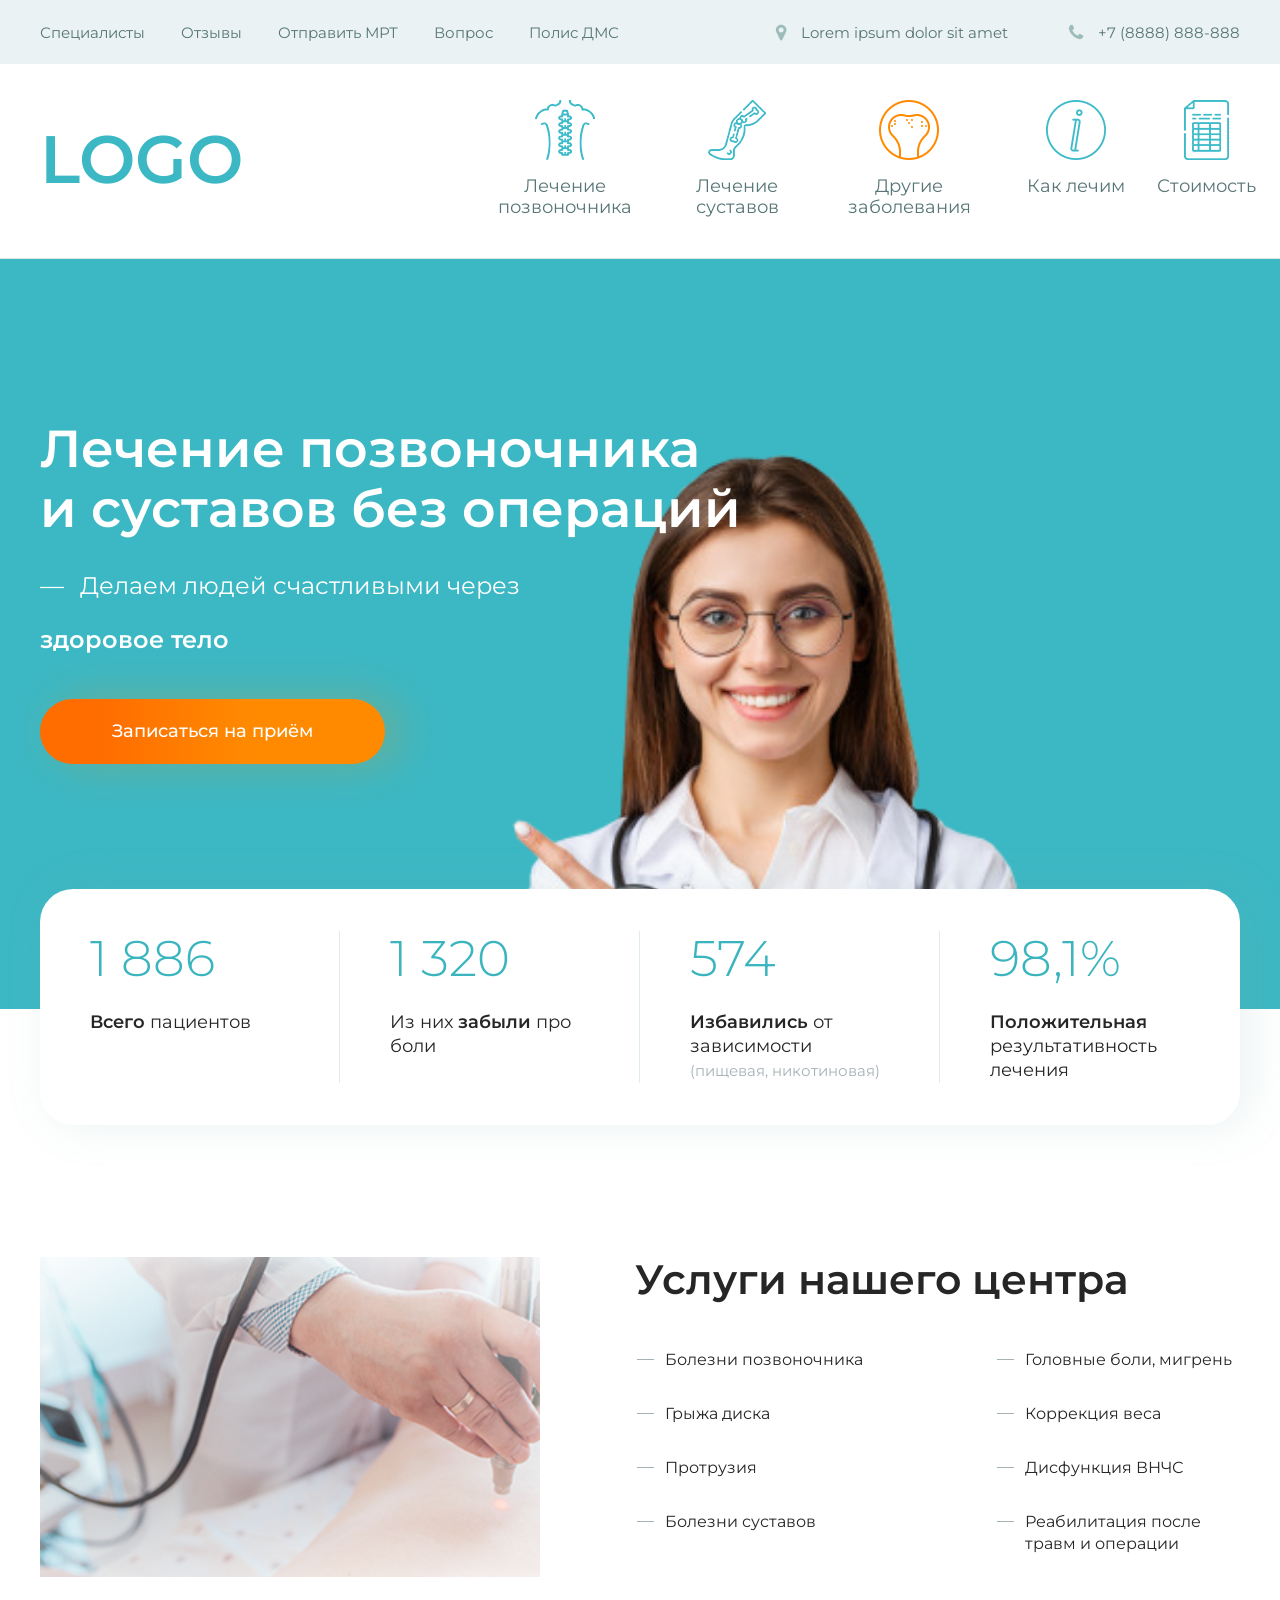
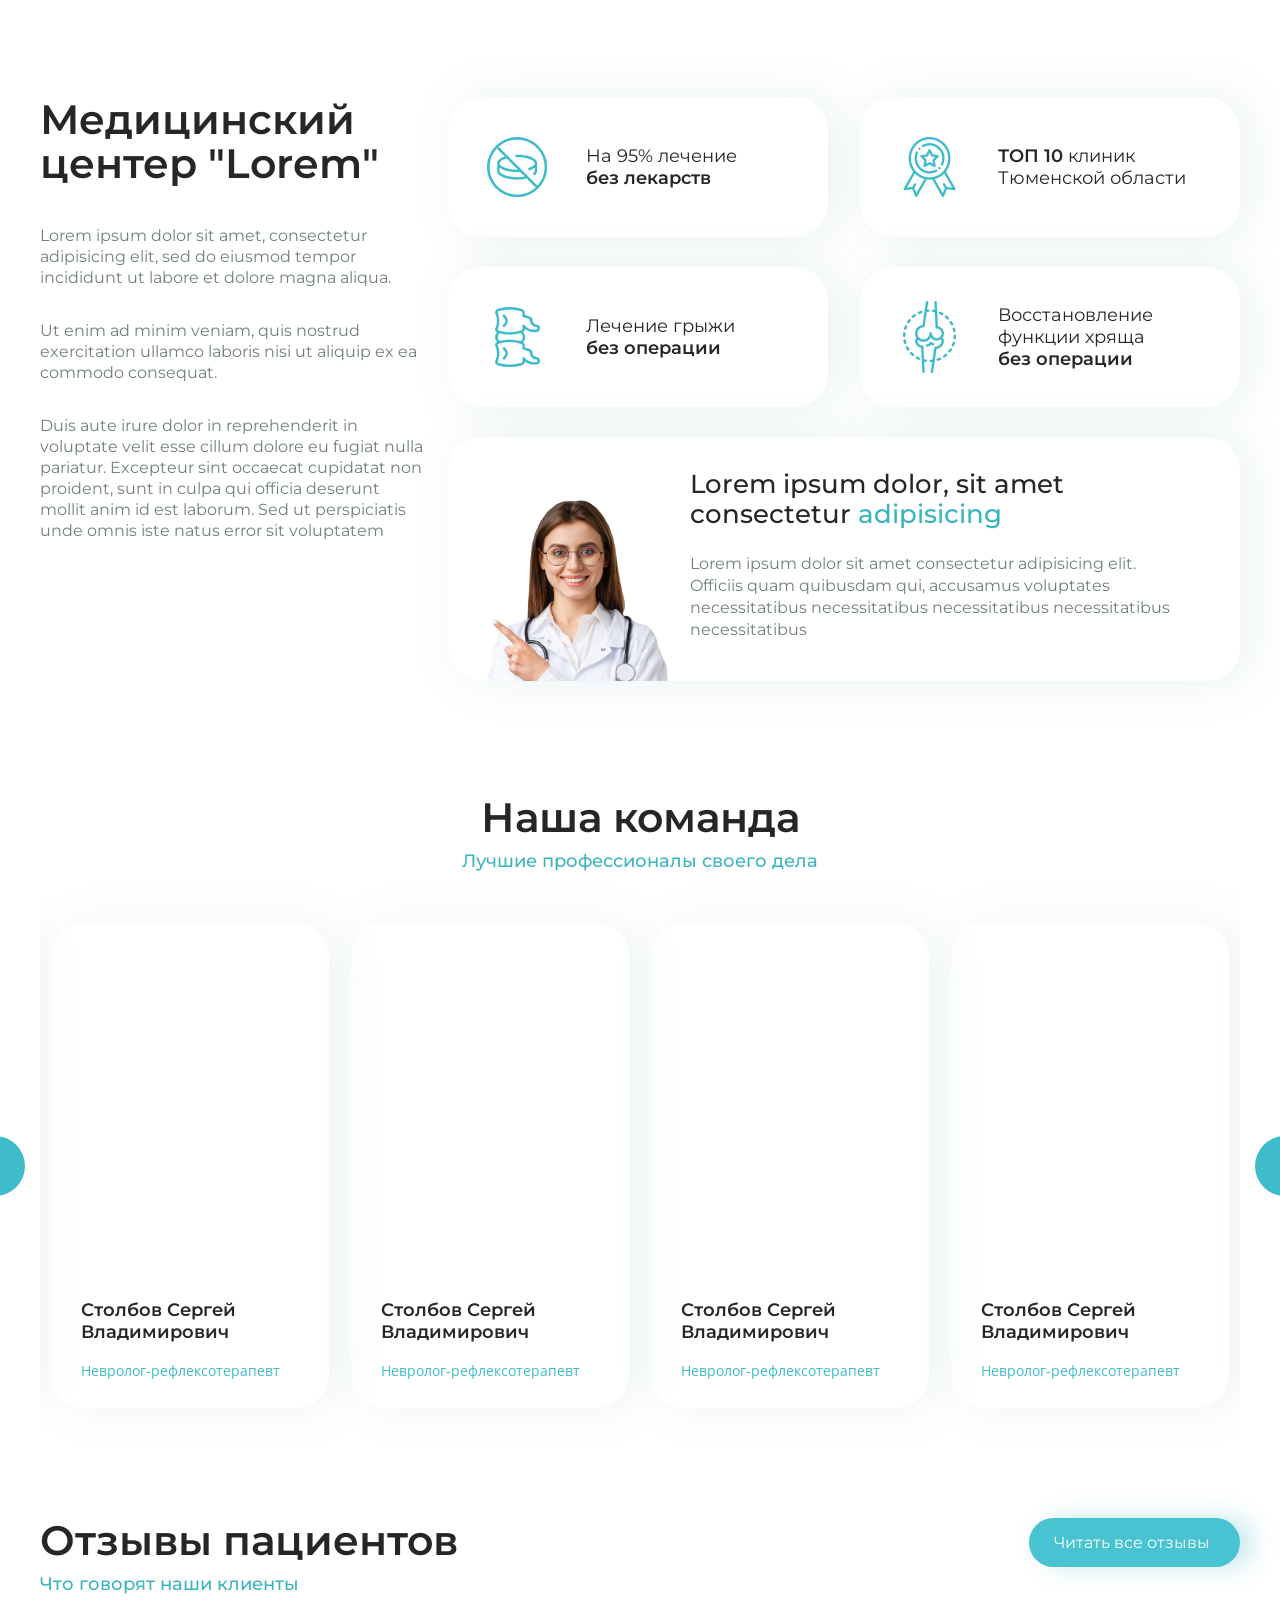
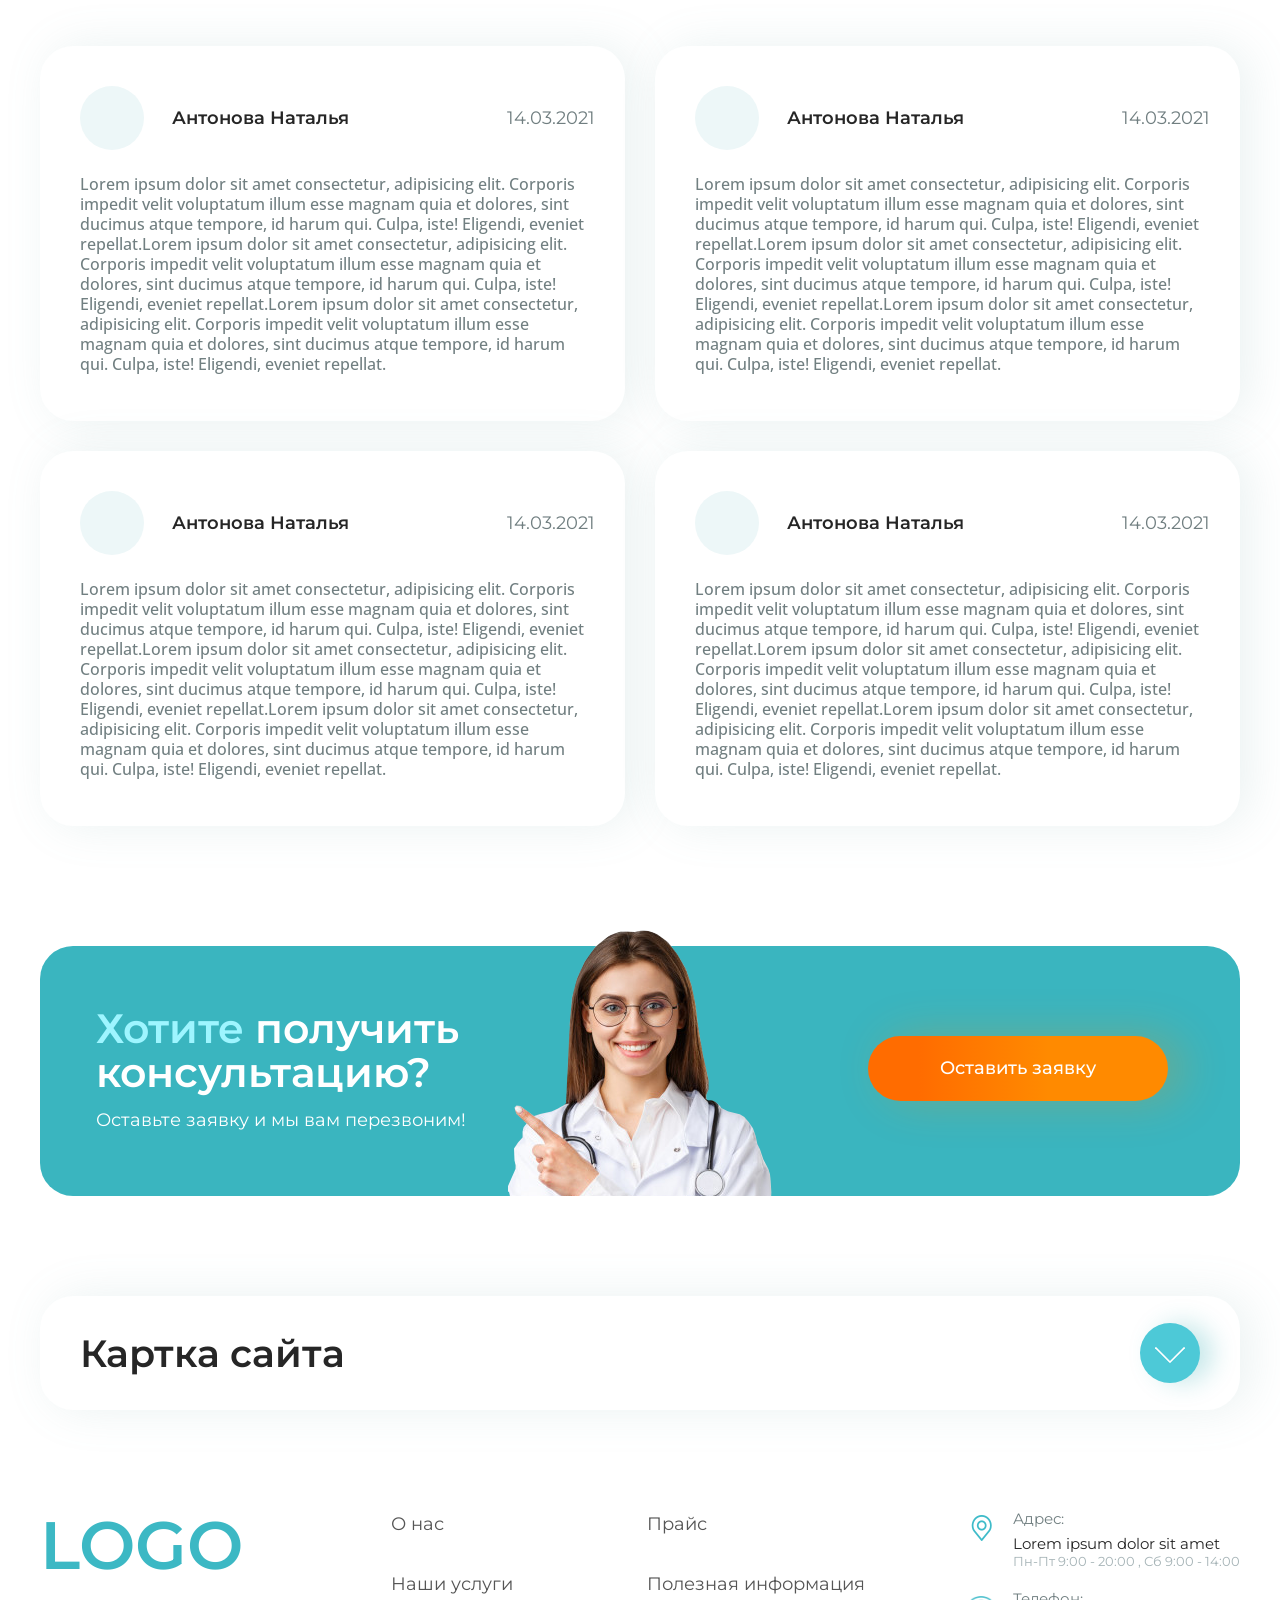
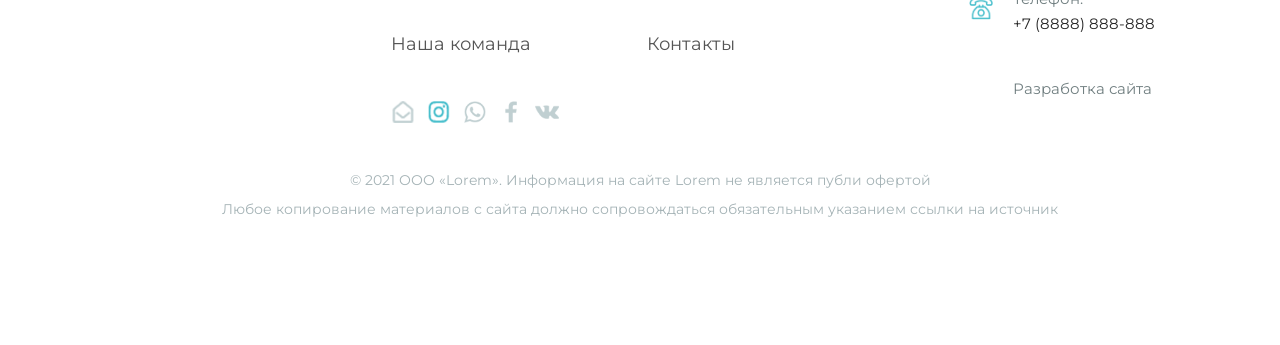
==== commit 057a819c: "mobile" ====
--- a/index.html
+++ b/index.html
@@ -13,6 +13,20 @@
 </head>
 <body>
     <header class="header">
+        <div class="header__mobile">
+            <button class="header__burgir">
+                <span></span><span></span><span></span>
+            </button>
+            <button class="mobile_search">
+                <img src="img/mobile-search.png" alt="">
+            </button>
+            <button class="mobile_eye">
+                <img src="img/mobile-eye.png" alt="">
+            </button>
+            <a href="tel:" class="mobile_phone">
+                <img src="img/mobile-phone.png" alt="">
+            </a>
+        </div>
         <div class="header__top">
             <div class="container">
                 <div class="header__box">
@@ -109,7 +123,11 @@
             <div class="container">
                 <div class="banner__wrap">
                     <h1>Лечение позвоночника и суставов без операций</h1>
-                    <p>Делаем людей счастливыми через</p>
+                    <ul>
+                        <li>
+                            <p>Делаем людей счастливыми через</p>
+                        </li>
+                    </ul>
                     <h6>здоровое тело</h6>
                     <button class="btn2">Записаться на приём</button>
                 </div>
@@ -144,6 +162,9 @@
         <section class="services">
             <div class="container">
                 <div class="services__box">
+                    <div class="services__img">
+                        <img src="img/services-img.png" alt="">
+                    </div>
                     <div class="services__content">
                         <h2>Услуги нашего центра</h2>
                         <div class="services__box">
@@ -373,7 +394,7 @@
             <div class="footer__box">
                 <a href="#" class="footer__logo">LOGO</a>
                 <div class="footer__center">
-                    <div class="header__nav">
+                    <div class="footer__nav">
                         <ul>
                             <li>
                                 <a href="#">О нас</a>
@@ -386,7 +407,7 @@
                             </li>
                         </ul>
                     </div>
-                    <div class="header__nav">
+                    <div class="footer__nav">
                         <ul>
                             <li>
                                 <a href="#">Прайс</a>
@@ -400,7 +421,21 @@
                         </ul>
                     </div>
                     <div class="footer__soc">
-                        
+                        <a href="#">
+                            <img src="img/soc-icon1.png" alt="">
+                        </a>
+                        <a href="#">
+                            <img src="img/soc-icon2.png" alt="">
+                        </a>
+                        <a href="#">
+                            <img src="img/soc-icon3.png" alt="">
+                        </a>
+                        <a href="#">
+                            <img src="img/soc-icon4.png" alt="">
+                        </a>
+                        <a href="#">
+                            <img src="img/soc-icon5.png" alt="">
+                        </a>
                     </div>
                 </div>
                 <div class="footer__right">
@@ -427,13 +462,25 @@
     <script src="slick-1.8.1/slick/slick.min.js"></script>
     <script src="js/main.js"></script>
     <script>
-        $('.team__slider').slick({
-            infinite: true,
-            slidesToShow: 4,
-            slidesToScroll: 1,
-            dots: false,
-            arrows: true
-        });
+        if (window.innerWidth < 768) {
+            $('.team__slider').slick({
+                dots: false,
+                arrows: false,
+                infinite: true,
+                speed: 300,
+                slidesToShow: 1,
+                variableWidth: true
+            });
+        } else {
+            $('.team__slider').slick({
+                infinite: true,
+                slidesToShow: 4,
+                slidesToScroll: 1,
+                dots: false,
+                arrows: true
+            });
+        }
+        
     </script>
 </body>
 </html>
--- a/css/style.css
+++ b/css/style.css
@@ -131,6 +131,12 @@
   display: -webkit-inline-box;
   display: -ms-inline-flexbox;
   display: inline-flex;
+  -webkit-box-align: center;
+      -ms-flex-align: center;
+          align-items: center;
+  -webkit-box-pack: center;
+      -ms-flex-pack: center;
+          justify-content: center;
   font-weight: 500;
   font-size: 18px;
   line-height: 21px;
@@ -276,6 +282,12 @@
   display: flex;
 }
 .crumbs li {
+  display: -webkit-box;
+  display: -ms-flexbox;
+  display: flex;
+  -webkit-box-align: center;
+      -ms-flex-align: center;
+          align-items: center;
   padding-right: 8px;
 }
 .crumbs li::after {
@@ -434,6 +446,7 @@
   font-weight: 300;
   font-size: 18px;
   line-height: 22px;
+  color: #262626;
   margin-bottom: 40px;
 }
 .doctor__ul ul {
@@ -639,6 +652,7 @@
 
 .treatment__content {
   max-width: calc(100% - 324px);
+  width: 100%;
   padding: 40px 60px 40px 0;
   font-size: 18px;
   line-height: 24px;
@@ -1188,6 +1202,7 @@
 
 .company__left {
   max-width: 385px;
+  width: 100%;
   font-weight: 400;
   font-size: 16px;
   line-height: 21px;
@@ -1670,7 +1685,14 @@
   margin-bottom: 32px;
 }
 .banner__wrap p {
+  display: inline;
+}
+.banner__wrap li {
   margin-bottom: 24px;
+}
+.banner__wrap li:before {
+  content: "—";
+  padding-right: 10px;
 }
 .banner__wrap h6 {
   font-size: 24px;
@@ -1742,8 +1764,26 @@
           justify-content: space-between;
 }
 
+.services__img {
+  max-width: 500px;
+  width: 100%;
+  min-height: 320px;
+  position: relative;
+  overflow: hidden;
+}
+.services__img img {
+  position: absolute;
+  top: 50%;
+  left: 50%;
+  -webkit-transform: translate(-50%, -50%);
+          transform: translate(-50%, -50%);
+  width: 100%;
+  height: auto;
+}
+
 .services__content {
   max-width: 625px;
+  width: 100%;
   margin-left: auto;
 }
 .services__content h2 {
@@ -2014,13 +2054,13 @@
   width: 100%;
 }
 
-.header__nav {
+.footer__nav {
   padding-bottom: 10px;
 }
-.header__nav li {
+.footer__nav li {
   margin-bottom: 32px;
 }
-.header__nav a {
+.footer__nav a {
   font-weight: 400;
   font-size: 18px;
   line-height: 21px;
@@ -2028,7 +2068,34 @@
 }
 
 .footer__soc {
-  width: 100%;
+  display: -webkit-box;
+  display: -ms-flexbox;
+  display: flex;
+  width: 100%;
+}
+.footer__soc a {
+  display: -webkit-box;
+  display: -ms-flexbox;
+  display: flex;
+  -webkit-box-align: center;
+      -ms-flex-align: center;
+          align-items: center;
+  -webkit-box-pack: center;
+      -ms-flex-pack: center;
+          justify-content: center;
+  width: 24px;
+  height: 24px;
+  margin-right: 12px;
+}
+.footer__soc a img {
+  width: auto;
+  height: 90%;
+}
+.footer__soc a:last-child {
+  margin-right: 0;
+}
+.footer__soc a:last-child img {
+  height: 60%;
 }
 
 .footer__right {
@@ -2072,6 +2139,18 @@
 
 .footer__phone {
   margin-bottom: 48px;
+  position: relative;
+}
+
+.footer__phone::before {
+  content: "";
+  width: 24px;
+  height: 26px;
+  background: url(../img/footer-phone.png) no-repeat center;
+  background-size: 100%;
+  position: absolute;
+  top: 5px;
+  left: -44px;
 }
 
 .footer__copy {
@@ -2084,4 +2163,705 @@
 }
 .footer__copy p {
   margin-bottom: 12px;
+}
+
+.header__mobile {
+  display: none;
+}
+
+.header__burgir {
+  border: 0;
+  background: transparent;
+  width: 20px;
+  margin-right: auto;
+  padding: 1px;
+}
+.header__burgir span {
+  width: 100%;
+  height: 3px;
+  display: block;
+  background: #3EBBC9;
+  margin: 3px 0;
+}
+
+.mobile_search, .mobile_eye, .mobile_phone {
+  width: 24px;
+  height: 24px;
+  border: 0;
+  background: transparent;
+  display: -webkit-box;
+  display: -ms-flexbox;
+  display: flex;
+  -webkit-box-align: center;
+      -ms-flex-align: center;
+          align-items: center;
+  -webkit-box-pack: center;
+      -ms-flex-pack: center;
+          justify-content: center;
+  margin-left: 16px;
+}
+
+@media screen and (max-width: 768px) {
+  section {
+    display: none;
+  }
+  .header {
+    height: 84px;
+    overflow: hidden;
+    padding-top: 85px;
+  }
+  .header__logo {
+    font-size: 24px;
+    line-height: 24px;
+    position: absolute;
+    left: 72px;
+    top: 30px;
+    z-index: 2;
+  }
+  .header__mobile {
+    display: -webkit-box;
+    display: -ms-flexbox;
+    display: flex;
+    -webkit-box-align: center;
+        -ms-flex-align: center;
+            align-items: center;
+    width: 100%;
+    height: 84px;
+    position: absolute;
+    top: 0;
+    left: 0;
+    padding: 0 30px;
+  }
+  .footer .container {
+    padding-bottom: 40px;
+  }
+  .footer__logo {
+    margin-bottom: 60px;
+  }
+  .footer__box {
+    -webkit-box-orient: vertical;
+    -webkit-box-direction: normal;
+        -ms-flex-direction: column;
+            flex-direction: column;
+  }
+  .footer__center {
+    margin-bottom: 30px;
+  }
+  .footer__nav {
+    width: 100%;
+    padding: 0;
+  }
+  .footer__nav li {
+    width: 100%;
+  }
+  .footer__nav a {
+    display: block;
+  }
+  .footer__address {
+    padding-left: 40px;
+  }
+  .footer__address::before {
+    left: 0;
+  }
+  .footer__phone::before {
+    left: 0;
+  }
+  .footer__phone {
+    padding-left: 40px;
+    margin-bottom: 0;
+  }
+  .footer__soc {
+    -webkit-box-pack: justify;
+        -ms-flex-pack: justify;
+            justify-content: space-between;
+  }
+  .site_development {
+    display: none;
+  }
+  .footer__copy {
+    padding-top: 50px;
+    text-align: left;
+    line-height: 22px;
+  }
+  .footer__copy p {
+    margin-bottom: 0;
+  }
+  h3 {
+    font-size: 24px;
+    line-height: 100%;
+  }
+  .accordion {
+    padding-bottom: 30px;
+  }
+  .accordion__btn {
+    -webkit-box-orient: vertical;
+    -webkit-box-direction: normal;
+        -ms-flex-direction: column;
+            flex-direction: column;
+  }
+  .accordion__btn h3 {
+    margin-bottom: 36px;
+  }
+  .bannerBtm {
+    display: block;
+    min-height: 535px;
+    margin-bottom: 60px;
+    padding: 60px 24px;
+    overflow: hidden;
+  }
+  .bannerBtm__woman {
+    width: 100%;
+    bottom: -100px;
+  }
+  .bannerBtm__woman img {
+    width: 100%;
+  }
+  h2 {
+    font-size: 24px;
+    line-height: 120%;
+  }
+  .bannerBtm__wrap {
+    margin: 0;
+    padding: 0;
+    margin-bottom: 24px;
+  }
+  .btn2 {
+    padding: 24px;
+  }
+  .bannerBtm__btn {
+    width: 100%;
+    margin: 0;
+    padding: 0;
+  }
+  .bannerBtm__btn .btn2 {
+    width: 100%;
+  }
+  .banner {
+    display: block;
+    margin-top: -55px;
+  }
+  .banner h1 {
+    font-size: 35px;
+    line-height: 120%;
+  }
+  .banner .btn2 {
+    position: absolute;
+    top: auto;
+    bottom: 45px;
+    left: 24px;
+    right: 24px;
+    z-index: 2;
+  }
+  .banner__wrap {
+    padding-top: 50px;
+  }
+  .banner__wrap li {
+    margin-bottom: 0;
+  }
+  .banner__img {
+    width: 100%;
+    right: auto;
+    left: 50%;
+    -webkit-transform: translateX(-50%);
+            transform: translateX(-50%);
+  }
+  .banner__wrap {
+    position: static;
+  }
+  .advantages {
+    display: block;
+    margin-top: 0;
+    padding-top: 84px;
+    margin-bottom: 40px;
+  }
+  .advantages__wrap {
+    -webkit-box-orient: vertical;
+    -webkit-box-direction: normal;
+        -ms-flex-direction: column;
+            flex-direction: column;
+    padding: 20px 0;
+  }
+  .advantages__block {
+    max-width: 290px;
+    width: 100%;
+    padding: 40px 20px;
+    text-align: center;
+    border: 0;
+    position: relative;
+    margin: 0 auto;
+  }
+  .advantages__block::after {
+    content: "";
+    width: 150px;
+    height: 1px;
+    background: #DEECEE;
+    position: absolute;
+    bottom: 0;
+    left: 50%;
+    -webkit-transform: translateX(-50%);
+            transform: translateX(-50%);
+  }
+  .advantages__block:last-child::after {
+    display: none;
+  }
+  .services {
+    display: block;
+  }
+  .services__img {
+    max-width: calc(100% + 40px);
+    width: calc(100% + 40px);
+    min-width: calc(100% + 40px);
+    margin-left: -20px;
+    margin-bottom: 24px;
+  }
+  .services .container {
+    padding-bottom: 40px;
+  }
+  .medCenter {
+    display: block;
+  }
+  .medCenter h2 {
+    margin-bottom: 32px;
+  }
+  .company__advantage {
+    margin-bottom: 24px;
+    padding: 30px 32px;
+  }
+  .medCenter__block {
+    padding: 30px;
+    padding-bottom: 200px;
+  }
+  .medCenter__block h5 {
+    margin-bottom: 30px;
+  }
+  .medCenter .container {
+    padding-bottom: 60px;
+  }
+  .team {
+    display: block;
+  }
+  .team .container {
+    padding-bottom: 30px;
+  }
+  .team h2 {
+    text-align: left;
+  }
+  .team h2 span {
+    max-width: 300px;
+    width: 100%;
+    line-height: 100%;
+  }
+  .team__wrap {
+    padding: 30px 0;
+  }
+  .team__wrap .team__block {
+    margin-right: 10px;
+  }
+  .team__slider {
+    width: calc(100% + 20px);
+  }
+  .mainReviews {
+    display: block;
+  }
+  .title_h2 {
+    -webkit-box-orient: vertical;
+    -webkit-box-direction: normal;
+        -ms-flex-direction: column;
+            flex-direction: column;
+  }
+  .title_h2 .main_btn {
+    width: 100%;
+    margin-top: 30px;
+  }
+  h2 span {
+    padding-top: 20px;
+  }
+  .mainReviews__box {
+    -ms-grid-columns: 1fr;
+    grid-template-columns: 1fr;
+    grid-gap: 20px;
+  }
+  .mainReviews__block {
+    padding: 30px;
+  }
+  .mainReviews__block p {
+    font-size: 16px;
+    line-height: 150%;
+  }
+  .mainReviews__person {
+    -webkit-box-align: start;
+        -ms-flex-align: start;
+            align-items: flex-start;
+    position: relative;
+    margin-bottom: 20px;
+  }
+  .mainReviews__person h6 {
+    max-width: 170px;
+    width: 100%;
+    margin-bottom: 24px;
+  }
+  .mainReviews__person .date {
+    position: absolute;
+    left: 92px;
+    bottom: -5px;
+    font-size: 14px;
+  }
+  .mainReviews .container {
+    padding-bottom: 60px;
+  }
+  .main {
+    padding-top: 54px;
+  }
+  .reviews {
+    display: block;
+  }
+  .crumbs {
+    display: none;
+  }
+  h1 {
+    margin-bottom: 36px;
+  }
+  .reviews__box {
+    padding: 30px;
+    margin-bottom: 20px;
+    position: relative;
+    padding-bottom: 90px;
+  }
+  .reviews__person {
+    margin-bottom: 30px;
+  }
+  .reviews__person h6 {
+    max-width: 170px;
+    width: 100%;
+  }
+  .reviews__date {
+    position: absolute;
+    left: 30px;
+    bottom: 30px;
+    font-size: 14px;
+  }
+  .reviews__img {
+    min-width: 40px;
+    width: 40px;
+    height: 40px;
+    margin-right: 16px;
+  }
+  .reviews__form {
+    display: none;
+  }
+  .team__box {
+    -ms-grid-columns: 1fr;
+    grid-template-columns: 1fr;
+    margin-bottom: 90px;
+  }
+  .team__box .team__block {
+    min-width: 100%;
+  }
+  .bannerBtm h2 span {
+    font-weight: 600;
+    display: inline;
+    color: #9EF5FF;
+    padding: 0;
+    font-size: 24px;
+    line-height: 120%;
+  }
+  .treatment {
+    display: block;
+  }
+  .treatment__box {
+    margin-bottom: 26px;
+  }
+  .treatment__image {
+    min-width: 100%;
+    margin: 0;
+    position: relative;
+    overflow: hidden;
+  }
+  .treatment__image img {
+    position: absolute;
+    top: 50%;
+    left: 50%;
+    -webkit-transform: translate(-50%, -50%);
+            transform: translate(-50%, -50%);
+    width: 105%;
+    height: auto;
+  }
+  .treatment__content {
+    max-width: 100%;
+    padding: 30px;
+  }
+  .treatment .paginator {
+    margin-bottom: 60px;
+  }
+  .doctor {
+    display: block;
+  }
+  .doctor__box {
+    -webkit-box-orient: vertical;
+    -webkit-box-direction: normal;
+        -ms-flex-direction: column;
+            flex-direction: column;
+  }
+  .doctor__left {
+    max-width: 100%;
+  }
+  .doctor__photo {
+    width: 100%;
+    height: 420px;
+  }
+  .doctor__content {
+    min-width: 100%;
+    max-width: 100%;
+  }
+  .doctor__ul ul {
+    -webkit-box-orient: vertical;
+    -webkit-box-direction: normal;
+        -ms-flex-direction: column;
+            flex-direction: column;
+  }
+  .doctor__wrap .bottom {
+    -webkit-box-orient: vertical;
+    -webkit-box-direction: normal;
+        -ms-flex-direction: column;
+            flex-direction: column;
+  }
+  .doctor__wrap .bottom .main_btn {
+    width: 100%;
+  }
+  .doctor__wrap h5 {
+    margin-bottom: 20px;
+  }
+  .doctor__wrap .doctor__ul li:last-child {
+    margin-bottom: 0;
+  }
+  .doctor__wrap .bottom {
+    padding: 30px 16px 40px 16px;
+  }
+  .doctor__wrap {
+    margin-bottom: 70px;
+  }
+  .doctor__wrap2 {
+    padding-left: 0;
+    margin-bottom: 60px;
+  }
+  .company {
+    display: block;
+  }
+  .company .container {
+    display: -webkit-box;
+    display: -ms-flexbox;
+    display: flex;
+    -webkit-box-orient: vertical;
+    -webkit-box-direction: normal;
+        -ms-flex-direction: column;
+            flex-direction: column;
+  }
+  .company .bannerBtm {
+    -webkit-box-ordinal-group: 2;
+        -ms-flex-order: 1;
+            order: 1;
+  }
+  .company .accordion {
+    -webkit-box-ordinal-group: 3;
+        -ms-flex-order: 2;
+            order: 2;
+  }
+  .company__kidsFund {
+    margin-top: 24px;
+    padding: 40px 35px 200px 35px;
+    overflow: hidden;
+  }
+  .company__kidsFund h5 {
+    font-size: 20px;
+    line-height: 120%;
+  }
+  .company__kidsFund .boy {
+    left: 50%;
+    -webkit-transform: translateX(-50%);
+            transform: translateX(-50%);
+  }
+  .company__bottom {
+    padding: 32px 20px 350px 20px;
+    overflow: hidden;
+  }
+  .company__bottom .woman {
+    width: auto;
+    height: 300px;
+    right: auto;
+    left: 50%;
+    -webkit-transform: translateX(-50%);
+            transform: translateX(-50%);
+  }
+  .numbering {
+    margin-bottom: 50px;
+  }
+  .company__slick {
+    width: calc(100% + 40px);
+    margin-left: -20px;
+  }
+  .slider__block {
+    -webkit-box-shadow: 10px 0 45px rgba(124, 168, 170, 0.12);
+            box-shadow: 10px 0 45px rgba(124, 168, 170, 0.12);
+  }
+  .title_line::after {
+    width: calc(100% + 40px);
+    left: 50%;
+    -webkit-transform: translateX(-50%);
+            transform: translateX(-50%);
+  }
+  .company__slider h2 {
+    text-align: left;
+    font-size: 41px;
+    line-height: 120%;
+  }
+  .mrt {
+    display: block;
+  }
+  .mrt__banner {
+    background: #5CB7D1 url(../img/mrt-banner.png) no-repeat bottom right;
+    background-size: 220%;
+    background-position-x: 92%;
+    padding: 40px 20px 300px 20px;
+    margin-bottom: 50px;
+  }
+  .mrt__banner h5 {
+    font-weight: 500;
+  }
+  .mrt__banner h6 {
+    font-weight: 400;
+  }
+  .requirement {
+    padding-top: 92px;
+  }
+  .requirement h3 {
+    margin-bottom: 30px;
+  }
+  .requirement__block {
+    min-height: auto;
+    padding: 30px 20px 88px 20px;
+    margin-bottom: 20px;
+  }
+  .requirement__block:last-child {
+    margin-bottom: 0;
+  }
+  .mrtGet__block {
+    margin-bottom: 50px;
+  }
+  .mrtGet__block:last-child {
+    margin-bottom: 0;
+  }
+  .mrtGet__block .icon {
+    margin-bottom: 20px;
+  }
+  .mrtGet {
+    padding-bottom: 60px;
+  }
+  .mrt__form {
+    display: -webkit-box;
+    display: -ms-flexbox;
+    display: flex;
+    -webkit-box-orient: vertical;
+    -webkit-box-direction: normal;
+        -ms-flex-direction: column;
+            flex-direction: column;
+    margin-bottom: 50px;
+    padding: 40px 20px;
+    padding-bottom: 150px;
+    position: relative;
+  }
+  .mrt__form .block {
+    -ms-flex-wrap: wrap;
+        flex-wrap: wrap;
+    -webkit-box-align: start;
+        -ms-flex-align: start;
+            align-items: flex-start;
+    position: relative;
+    padding-left: 60px;
+  }
+  .mrt__form .block .num {
+    position: absolute;
+    top: 0;
+    left: 0;
+  }
+  .mrt__form .block .input {
+    width: calc(100% + 60px);
+    margin-left: -60px;
+    margin-top: 24px;
+  }
+  .mrt__form h5 {
+    -webkit-box-ordinal-group: -2;
+        -ms-flex-order: -3;
+            order: -3;
+  }
+  .mrt__form .left {
+    -webkit-box-ordinal-group: -1;
+        -ms-flex-order: -2;
+            order: -2;
+  }
+  .mrt__form .bottom {
+    -webkit-box-ordinal-group: 0;
+        -ms-flex-order: -1;
+            order: -1;
+    -webkit-box-orient: vertical;
+    -webkit-box-direction: normal;
+        -ms-flex-direction: column;
+            flex-direction: column;
+  }
+  .mrt__form .bottom h6 {
+    max-width: 270px;
+    position: absolute;
+    bottom: 30px;
+    left: 20px;
+    right: 20px;
+  }
+  .mrt__form .main_btn {
+    margin: 0;
+    margin-bottom: 50px;
+    margin-top: 10px;
+  }
+  .categories {
+    display: block;
+  }
+  .categories__ul h6 a {
+    max-width: calc(100% - 24px);
+  }
+  .categories__aside {
+    padding-bottom: 40px;
+  }
+  .categories__banner {
+    min-height: 550px;
+    padding: 40px 16px;
+    background: #012988 url(../img/categories-banner.png) no-repeat bottom right;
+    background-size: 220%;
+    background-position-x: 92%;
+    margin-bottom: 50px;
+  }
+  .categories__banner .main_btn {
+    width: 100%;
+  }
+  .categories__content {
+    padding-bottom: 60px;
+  }
+  .categories__content li::before {
+    display: none;
+  }
+  .categories__content li {
+    padding-left: 0;
+  }
+  .pirceList {
+    width: calc(100% + 20px);
+    overflow-x: auto;
+    margin-bottom: 36px;
+  }
+  .pirceList__wrap {
+    min-width: 670px;
+    padding: 20px;
+  }
+  .pirceList__wrap p {
+    max-width: 360px;
+  }
+  .aside_bottom {
+    padding: 30px 20px;
+    margin-top: 36px;
+  }
 }
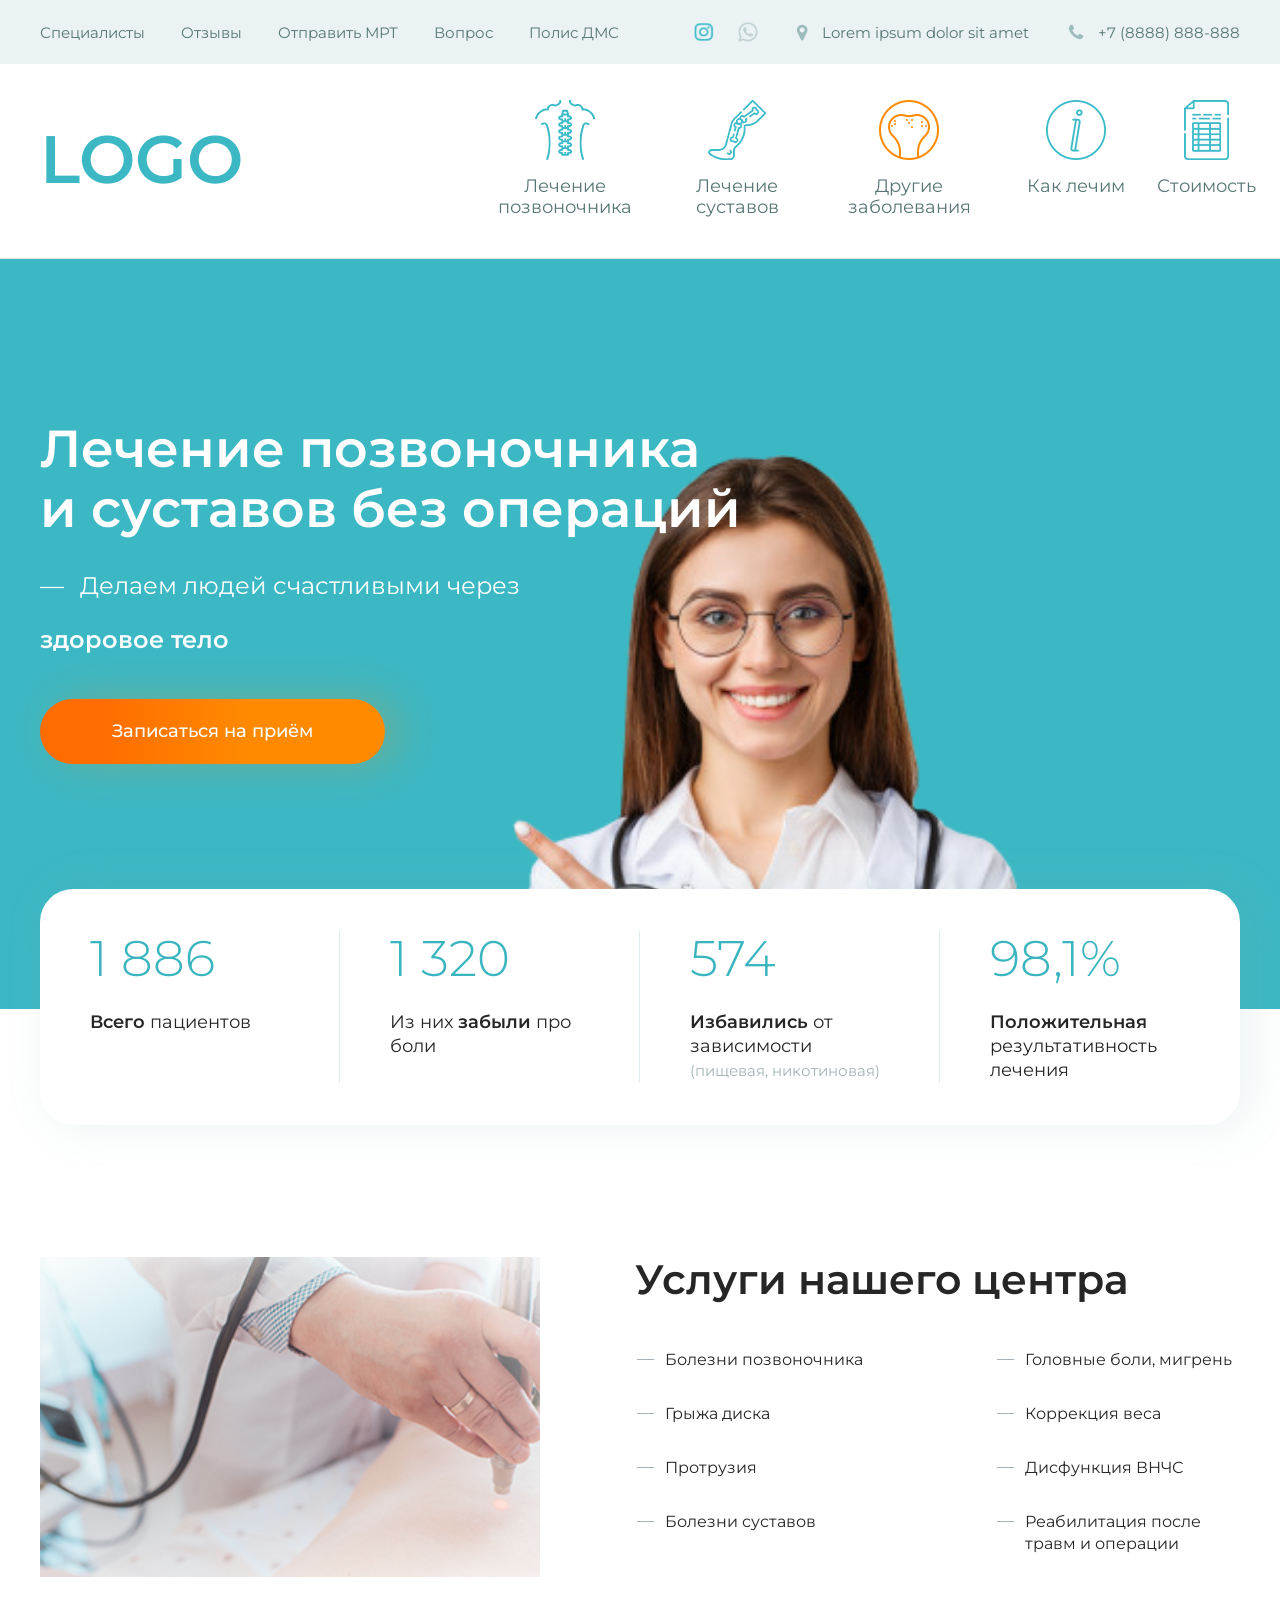
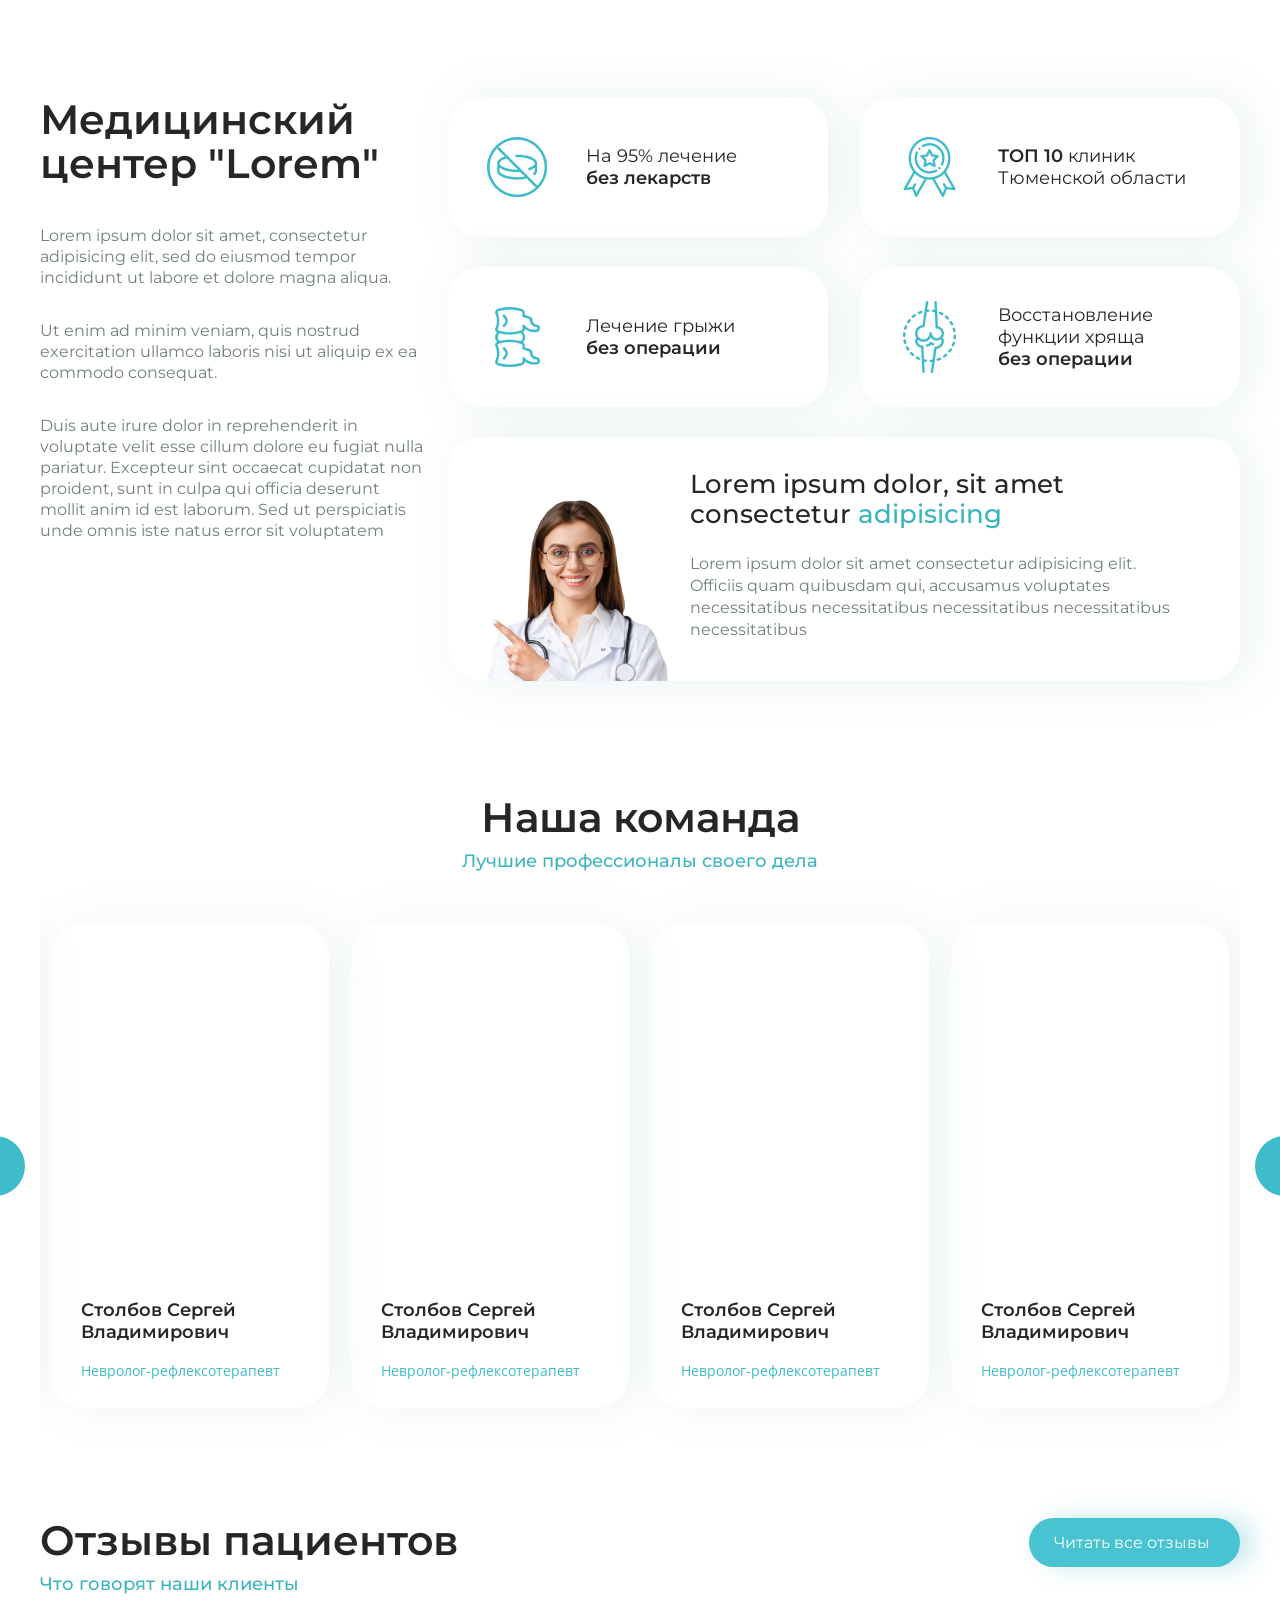
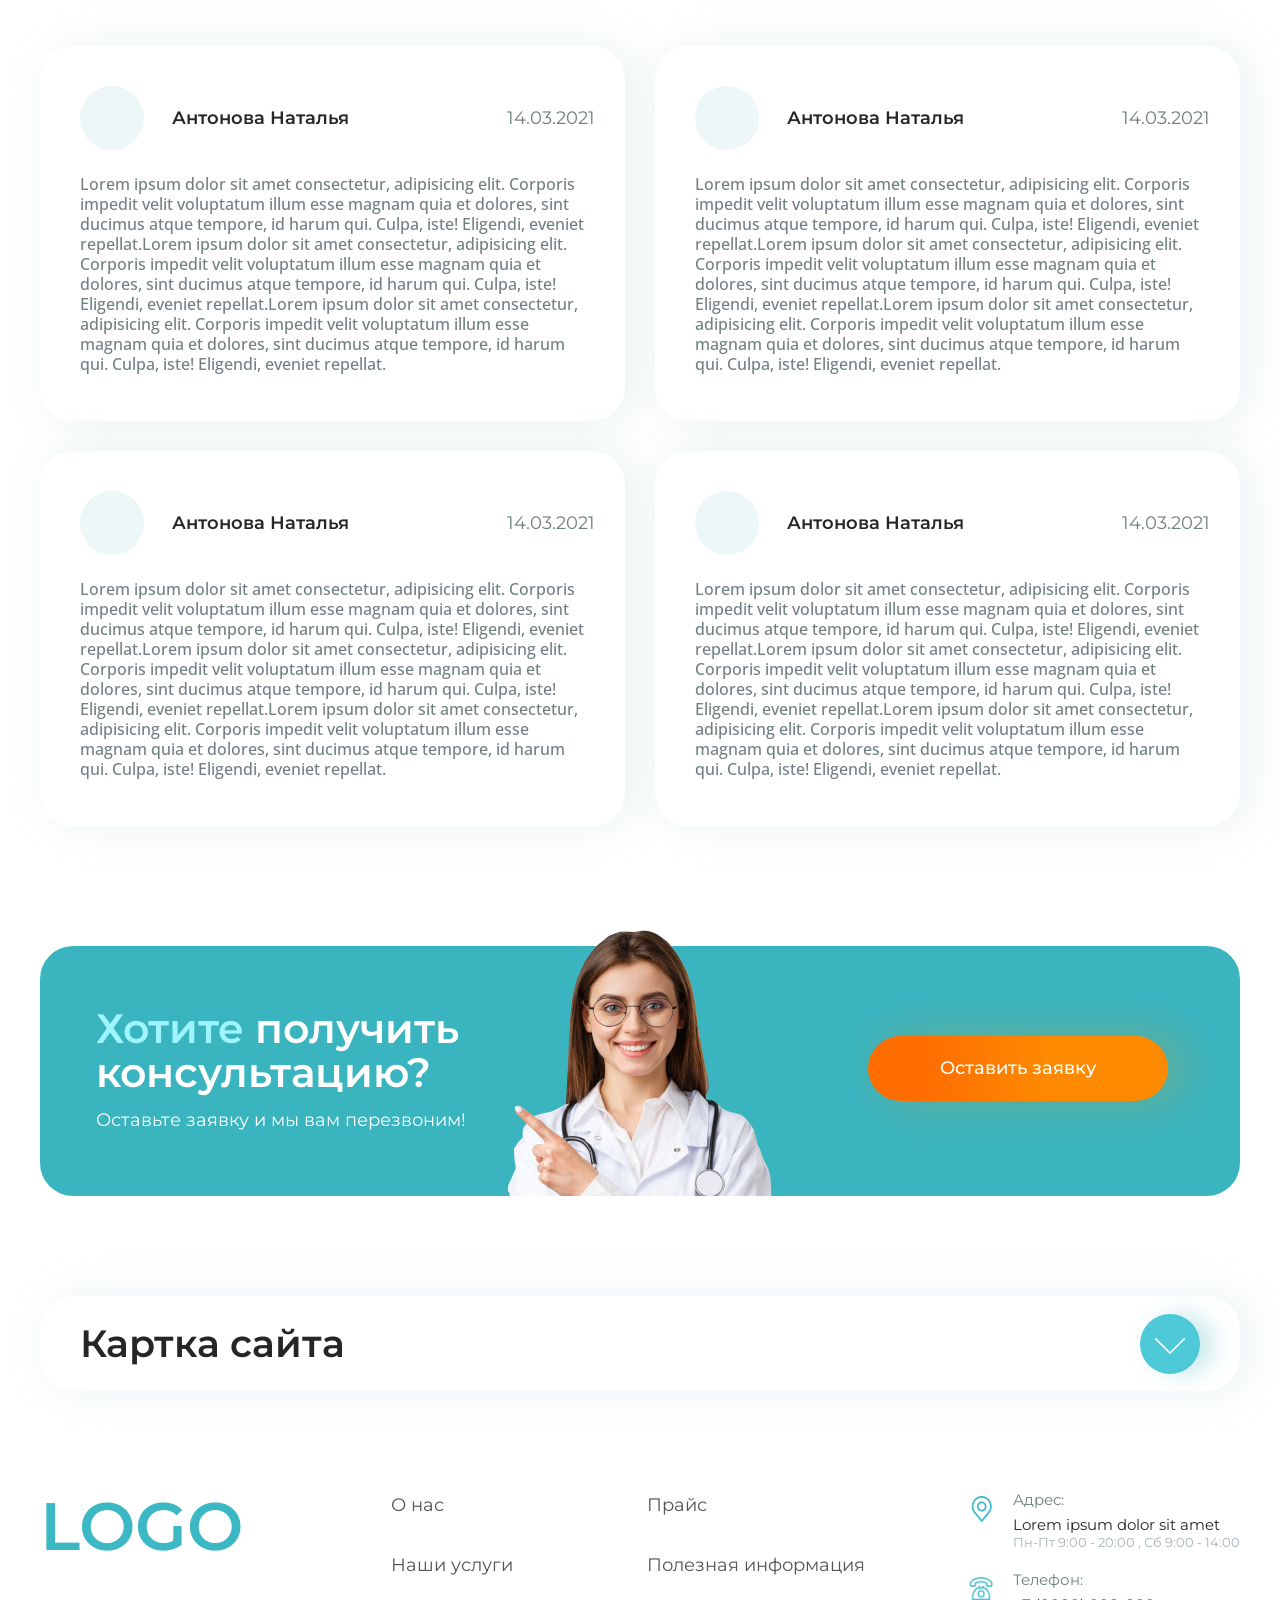
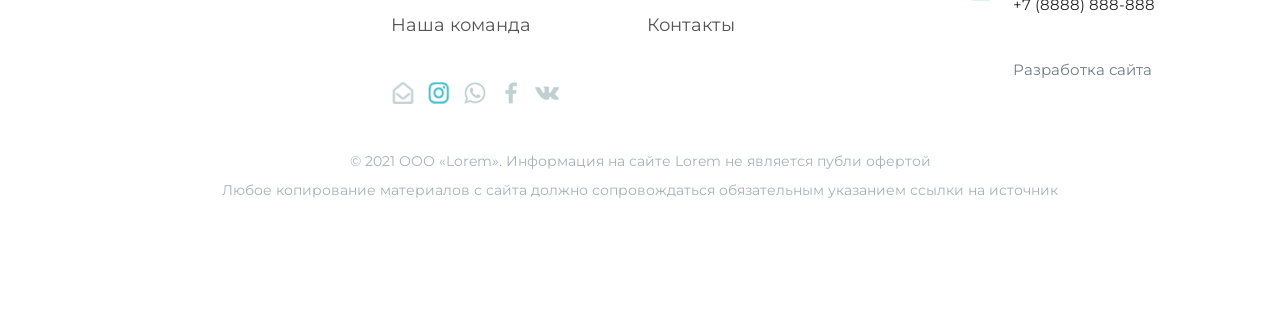
==== commit ffa19c1a: "finish" ====
--- a/index.html
+++ b/index.html
@@ -51,7 +51,12 @@
                         </ul>
                     </div>
                     <div class="header__soc">
-                        <a href="#"></a>
+                        <a href="#">
+                            <img src="img/soc-icon2.png" alt="">
+                        </a>
+                        <a href="#">
+                            <img src="img/soc-icon3.png" alt="">
+                        </a>
                     </div>
                     <div class="header__address">
                         <img src="img/header-address.png" alt="">
@@ -118,6 +123,87 @@
             </div>
         </div>
     </header>
+     <!-- Modal -->
+     <div class="modal">
+        <div class="modal__block">
+            <button class="modal__close"></button>
+            <h3>Запись на прием</h3>
+            <h6>к нашими специалистам</h6>
+            <div class="modal__box">
+                <div class="modal__wrap">
+                    <div class="input">
+                        <input type="text" placeholder="Имя">
+                    </div>
+                    <div class="input">
+                        <input type="text" placeholder="Телефон">
+                    </div>
+                    <div class="input">
+                        <input type="text" placeholder="Электронная почта">
+                    </div>
+                    <div class="modal__radio">
+                        <p>Уровень боли</p>
+                        <div class="radio_box">
+                            <div class="radio_check">
+                                <input type="radio" id="1" name="modalRadio">
+                                <label for="1">1</label>
+                            </div>
+                            <div class="radio_check">
+                                <input type="radio" id="2" name="modalRadio">
+                                <label for="2">2</label>
+                            </div>
+                            <div class="radio_check">
+                                <input type="radio" id="3" name="modalRadio">
+                                <label for="3">3</label>
+                            </div>
+                            <div class="radio_check">
+                                <input type="radio" id="4" name="modalRadio">
+                                <label for="4">4</label>
+                            </div>
+                            <div class="radio_check">
+                                <input type="radio" id="5" name="modalRadio">
+                                <label for="5">5</label>
+                            </div>
+                            <div class="radio_check">
+                                <input type="radio" id="6" name="modalRadio">
+                                <label for="6">6</label>
+                            </div>
+                            <div class="radio_check">
+                                <input type="radio" id="7" name="modalRadio">
+                                <label for="7">7</label>
+                            </div>
+                            <div class="radio_check">
+                                <input type="radio" id="8" name="modalRadio">
+                                <label for="8">8</label>
+                            </div>
+                            <div class="radio_check">
+                                <input type="radio" id="9" name="modalRadio">
+                                <label for="9">9</label>
+                            </div>
+                            <div class="radio_check">
+                                <input type="radio" id="10" name="modalRadio">
+                                <label for="10">10</label>
+                            </div>
+                        </div>
+                    </div>
+                    <div class="input">
+                        <input type="text" placeholder="Как долго болит?">
+                    </div>
+                    <div class="input">
+                        <input type="text" placeholder="Ваш возраст?">
+                    </div>
+                </div>
+                <div class="modal__wrap">
+                    <textarea placeholder="Ваша жалоба"></textarea>
+                </div>
+                <div class="modal__wrap">
+                    <button class="btn2">Отправить заявку</button>
+                </div>
+                <div class="modal__wrap">
+                    <p class="kon">Нажимая на кнопку, вы соглашаетесь с <a href="#">политикой конфиденциальности</a></p>
+                </div>
+            </div>
+        </div>
+     </div>
     <main class="main">
         <section class="banner">
             <div class="container">
@@ -129,7 +215,7 @@
                         </li>
                     </ul>
                     <h6>здоровое тело</h6>
-                    <button class="btn2">Записаться на приём</button>
+                    <button class="btn2 modal-open">Записаться на приём</button>
                 </div>
                 <div class="banner__img">
                     <img src="img/woman.png" alt="">
@@ -253,7 +339,7 @@
                 </h2>
                 <div class="team__slider">
                     <div class="team__wrap">
-                        <div class="team__block">
+                        <a href="#" class="team__block">
                             <div class="team__photo">
                                 <img src="img/doctor-woman.jpg" alt="">
                             </div>
@@ -263,10 +349,10 @@
                                     <li><p>Невролог-рефлексотерапевт</p></li>
                                 </ul>
                             </div>
-                        </div>
+                        </a>
                     </div>
                     <div class="team__wrap">
-                        <div class="team__block">
+                        <a href="#" class="team__block">
                             <div class="team__photo">
                                 <img src="img/doctor-woman.jpg" alt="">
                             </div>
@@ -276,10 +362,10 @@
                                     <li><p>Невролог-рефлексотерапевт</p></li>
                                 </ul>
                             </div>
-                        </div>
+                        </a>
                     </div>
                     <div class="team__wrap">
-                        <div class="team__block">
+                        <a href="#" class="team__block">
                             <div class="team__photo">
                                 <img src="img/doctor-woman.jpg" alt="">
                             </div>
@@ -289,10 +375,10 @@
                                     <li><p>Невролог-рефлексотерапевт</p></li>
                                 </ul>
                             </div>
-                        </div>
+                        </a>
                     </div>
                     <div class="team__wrap">
-                        <div class="team__block">
+                        <a href="#" class="team__block">
                             <div class="team__photo">
                                 <img src="img/doctor-woman.jpg" alt="">
                             </div>
@@ -302,10 +388,10 @@
                                     <li><p>Невролог-рефлексотерапевт</p></li>
                                 </ul>
                             </div>
-                        </div>
+                        </a>
                     </div>
                     <div class="team__wrap">
-                        <div class="team__block">
+                        <a href="#" class="team__block">
                             <div class="team__photo">
                                 <img src="img/doctor-woman.jpg" alt="">
                             </div>
@@ -315,7 +401,7 @@
                                     <li><p>Невролог-рефлексотерапевт</p></li>
                                 </ul>
                             </div>
-                        </div>
+                        </a>
                     </div>
                 </div>
             </div>
@@ -382,9 +468,15 @@
                 <div class="accordion__wrap">
                     <div class="accordion__btn">
                         <h3>Картка сайта</h3>
-                        <div class="accordion__down"></div>
-                    </div>
-                    <div class="accordion__block"></div>
+                    </div>
+                    <div class="accordion__down"></div>
+                    <div class="accordion__block">
+                        <div class="wrap">
+                            Lorem ipsum, dolor sit amet consectetur adipisicing elit. In nisi explicabo possimus doloribus consequuntur? Libero sint eveniet est earum rem nulla iure repellendus, deleniti expedita incidunt ea asperiores? Doloremque, nisi!
+                            Lorem ipsum, dolor sit amet consectetur adipisicing elit. In nisi explicabo possimus doloribus consequuntur? Libero sint eveniet est earum rem nulla iure repellendus, deleniti expedita incidunt ea asperiores? Doloremque, nisi!
+                            Lorem ipsum, dolor sit amet consectetur adipisicing elit. In nisi explicabo possimus doloribus consequuntur? Libero sint eveniet est earum rem nulla iure repellendus, deleniti expedita incidunt ea asperiores? Doloremque, nisi!
+                        </div>
+                    </div>
                 </div>
             </div>
         </div>
@@ -457,7 +549,6 @@
             </div>
         </div>
     </footer>
-    
     <script src="js/jquery.min.js"></script>
     <script src="slick-1.8.1/slick/slick.min.js"></script>
     <script src="js/main.js"></script>
--- a/css/style.css
+++ b/css/style.css
@@ -122,9 +122,15 @@
   border-radius: 50px;
   -webkit-box-shadow: 13px 0 25px rgba(31, 163, 172, 0.25);
           box-shadow: 13px 0 25px rgba(31, 163, 172, 0.25);
+  -webkit-transition: all 0.3s ease;
+  transition: all 0.3s ease;
 }
 .main_btn img {
   margin-right: 14px;
+}
+
+.main_btn:hover {
+  background: #5bdceb;
 }
 
 .btn2 {
@@ -149,6 +155,13 @@
   border: 0;
   -webkit-box-shadow: 15px 0 45px rgba(255, 138, 1, 0.25);
           box-shadow: 15px 0 45px rgba(255, 138, 1, 0.25);
+  -webkit-transition: all 0.2s ease;
+  transition: all 0.2s ease;
+}
+
+.btn2:hover {
+  -webkit-transform: scale(1.02);
+          transform: scale(1.02);
 }
 
 .btn3 {
@@ -165,10 +178,229 @@
   border: 0;
   -webkit-box-shadow: 13px 0 45px rgba(31, 163, 172, 0.25);
           box-shadow: 13px 0 45px rgba(31, 163, 172, 0.25);
+  -webkit-transition: all 0.3s ease;
+  transition: all 0.3s ease;
+}
+
+.btn3:hover {
+  background: #5bdceb;
+}
+
+.modal__radio {
+  margin-top: 26px;
+  padding-bottom: 30px;
+}
+.modal__radio p {
+  color: #FFFFFF;
+  margin-bottom: 5px;
+}
+
+.radio_box {
+  display: -webkit-box;
+  display: -ms-flexbox;
+  display: flex;
+  -webkit-box-pack: justify;
+      -ms-flex-pack: justify;
+          justify-content: space-between;
+}
+
+.radio_check {
+  width: 28px;
+  height: 28px;
+  background: #FFFFFF;
+  border-radius: 50%;
+  overflow: hidden;
+}
+.radio_check input {
+  position: absolute;
+  z-index: -1;
+}
+.radio_check label {
+  display: -webkit-box;
+  display: -ms-flexbox;
+  display: flex;
+  -webkit-box-align: center;
+      -ms-flex-align: center;
+          align-items: center;
+  -webkit-box-pack: center;
+      -ms-flex-pack: center;
+          justify-content: center;
+  width: 100%;
+  height: 28px;
+  color: #262626;
+  cursor: pointer;
+}
+.radio_check input:checked + label {
+  background: rgb(255, 108, 0);
+  background: -webkit-gradient(linear, left top, right top, color-stop(17%, rgb(255, 108, 0)), color-stop(60%, rgb(255, 138, 0)));
+  background: linear-gradient(90deg, rgb(255, 108, 0) 17%, rgb(255, 138, 0) 60%);
+  color: #FFFFFF;
+}
+
+.modal {
+  position: fixed;
+  top: 0;
+  left: 0;
+  z-index: 9999;
+  width: 100%;
+  height: 100%;
+  background: rgba(255, 255, 255, 0.7);
+  padding: 100px 20px;
+  overflow-y: auto;
+  display: none;
+  opacity: 0;
+  -webkit-transition: all 0.3s ease;
+  transition: all 0.3s ease;
+}
+.modal h3 {
+  text-align: center;
+  color: #FFFFFF;
+  margin-bottom: 16px;
+}
+.modal h6 {
+  font-weight: 300;
+  text-align: center;
+  color: #FFFFFF;
+  margin-bottom: 40px;
+}
+.modal textarea {
+  width: 100%;
+  min-width: 100%;
+  max-width: 100%;
+  height: 447px;
+  min-height: 447px;
+  max-height: 447px;
+  font-weight: 400;
+  padding: 19px 26px;
+  border: 1px solid #DCE4E4;
+  border-radius: 33px;
+  font-size: 16px;
+  line-height: 20px;
+  color: #a5b3b6;
+}
+.modal .btn2 {
+  width: 100%;
+}
+.modal .kon {
+  font-weight: 300;
+  font-size: 14px;
+  line-height: 24px;
+  color: #9ef5ff;
+  text-align: center;
+  padding-top: 10px;
+}
+.modal .kon a {
+  text-decoration: underline;
+  color: #9ef5ff;
+}
+.modal .kon a:hover {
+  text-decoration: none;
+}
+
+.modal.active {
+  display: block;
+}
+
+.modal.opacity {
+  opacity: 1;
+}
+
+.modal__box {
+  display: -webkit-box;
+  display: -ms-flexbox;
+  display: flex;
+  -ms-flex-wrap: wrap;
+      flex-wrap: wrap;
+  -webkit-box-pack: justify;
+      -ms-flex-pack: justify;
+          justify-content: space-between;
+}
+
+.modal__wrap {
+  max-width: 320px;
+  width: 100%;
+}
+
+.modal__block {
+  max-width: 850px;
+  width: 100%;
+  margin: 0 auto;
+  padding: 65px 90px 67px 90px;
+  background: #3EBAC8;
+  border-radius: 33px;
+  position: relative;
+}
+
+.modal__close {
+  position: absolute;
+  top: 20px;
+  right: 20px;
+  width: 30px;
+  height: 30px;
+  border: 0;
+  background: transparent;
+}
+
+.modal__close:after {
+  content: "";
+  width: 20px;
+  height: 2px;
+  background: #FFFFFF;
+  position: absolute;
+  top: 50%;
+  left: 50%;
+  -webkit-transform: translate(-50%, -50%) rotate(45deg);
+          transform: translate(-50%, -50%) rotate(45deg);
+  border-radius: 2px;
+}
+
+.modal__close::before {
+  content: "";
+  width: 20px;
+  height: 2px;
+  background: #FFFFFF;
+  position: absolute;
+  top: 50%;
+  left: 50%;
+  -webkit-transform: translate(-50%, -50%) rotate(-45deg);
+          transform: translate(-50%, -50%) rotate(-45deg);
+  border-radius: 2px;
 }
 
 .header {
   border-bottom: 1px solid #dce4e4;
+}
+
+.header__soc {
+  display: -webkit-box;
+  display: -ms-flexbox;
+  display: flex;
+}
+.header__soc a {
+  width: 20px;
+  height: 20px;
+  display: -webkit-box;
+  display: -ms-flexbox;
+  display: flex;
+  -webkit-box-align: center;
+      -ms-flex-align: center;
+          align-items: center;
+  -webkit-box-pack: center;
+      -ms-flex-pack: center;
+          justify-content: center;
+  margin-right: 24px;
+  -webkit-transition: all 0.3s ease;
+  transition: all 0.3s ease;
+}
+.header__soc a img {
+  width: 100%;
+}
+.header__soc a:last-child {
+  margin-right: 0;
+}
+.header__soc a:hover {
+  -webkit-transform: scale(1.06);
+          transform: scale(1.06);
 }
 
 .header__top {
@@ -204,6 +436,9 @@
   line-height: 17px;
   color: #587676;
 }
+.header__navbar a:hover {
+  color: #3cb8c4;
+}
 
 .header__address, .header__phone a {
   display: -webkit-box;
@@ -219,6 +454,10 @@
 }
 .header__address img, .header__phone a img {
   margin-right: 14px;
+}
+
+.header__phone a:hover {
+  color: #3cb8c4;
 }
 
 .header__bottom {
@@ -574,6 +813,7 @@
   -webkit-box-shadow: 10px 0 45px rgba(124, 168, 170, 0.15);
           box-shadow: 10px 0 45px rgba(124, 168, 170, 0.15);
   border-radius: 33px;
+  position: relative;
 }
 
 .accordion__btn {
@@ -598,6 +838,16 @@
   overflow: hidden;
   -webkit-box-shadow: 13px 0 25px rgba(31, 163, 172, 0.25);
           box-shadow: 13px 0 25px rgba(31, 163, 172, 0.25);
+  position: absolute;
+  top: 18px;
+  right: 40px;
+  cursor: pointer;
+  -webkit-transition: all 0.3s ease;
+  transition: all 0.3s ease;
+}
+
+.accordion__down:hover {
+  background: #5bdceb;
 }
 
 .accordion__down::after {
@@ -616,7 +866,30 @@
 }
 
 .accordion__block {
-  display: none;
+  max-height: 0;
+  -webkit-transition: all 5s ease;
+  transition: all 5s ease;
+  overflow: hidden;
+}
+.accordion__block .wrap {
+  padding: 40px;
+}
+
+.accordion__down.open {
+  background: #5bdceb;
+}
+
+.accordion__down.open::after {
+  border: 2px solid #fff;
+  border-bottom: 0;
+  border-right: 0;
+  top: 58%;
+}
+
+.accordion__down.open + .accordion__block {
+  max-height: 10000px;
+  -webkit-transition: all 9s ease;
+  transition: all 9s ease;
 }
 
 .treatment .paginator {
@@ -818,6 +1091,11 @@
   font-size: 16px;
   line-height: 20px;
   color: #a5b3b6;
+  -webkit-transition: all 0.2s ease;
+  transition: all 0.2s ease;
+}
+.input input:focus {
+  border: 1px solid #3ebbc9;
 }
 
 .textarea {
@@ -848,6 +1126,7 @@
 }
 
 .team__block {
+  display: block;
   min-height: 530px;
   -webkit-box-shadow: 10px 0 45px rgba(124, 168, 170, 0.12);
           box-shadow: 10px 0 45px rgba(124, 168, 170, 0.12);
@@ -855,6 +1134,10 @@
   overflow: hidden;
   max-width: 278px;
   width: 100%;
+}
+
+.team__block:hover h6 {
+  color: #3ebbc9;
 }
 
 .team__photo {
@@ -881,6 +1164,8 @@
 }
 .team__description h6 {
   margin-bottom: 18px;
+  -webkit-transition: all 0.2s ease;
+  transition: all 0.2s ease;
 }
 .team__description p {
   font-family: "Open Sans", sans-serif;
@@ -938,6 +1223,11 @@
   font-size: 16px;
   line-height: 20px;
   color: #a5b3b6;
+  -webkit-transition: all 0.2s ease;
+  transition: all 0.2s ease;
+}
+.categories__search input:focus {
+  border: 1px solid #3ebbc9;
 }
 .categories__search .search {
   display: -webkit-box;
@@ -961,9 +1251,15 @@
   display: -ms-flexbox;
   display: flex;
   position: relative;
+  cursor: pointer;
 }
 .categories__ul h6 a {
   color: #262626;
+  -webkit-transition: all 0.3s ease;
+  transition: all 0.3s ease;
+}
+.categories__ul h6:hover a {
+  color: #3ebbc9;
 }
 .categories__ul .down {
   width: 20px;
@@ -1024,6 +1320,11 @@
 }
 .categories__sub li a {
   color: #262626;
+  -webkit-transition: all 0.2s ease;
+  transition: all 0.2s ease;
+}
+.categories__sub li a:hover {
+  color: #3DB8C6;
 }
 .categories__sub li::before {
   content: "—";
@@ -1176,6 +1477,12 @@
   line-height: 15px;
   color: #fff;
   text-transform: uppercase;
+  -webkit-transition: all 0.2s ease;
+  transition: all 0.2s ease;
+}
+.pirceList__record .record:hover {
+  background: #FFFFFF;
+  color: #3EBBC9;
 }
 
 .pirceList__wrap:hover {
@@ -1968,6 +2275,11 @@
   border-radius: 50%;
   background: #3FBCC9;
   z-index: 9;
+  -webkit-transition: all 0.2s ease;
+  transition: all 0.2s ease;
+}
+.team .slick-prev:hover, .team .slick-next:hover {
+  background: #5bdceb;
 }
 .team .slick-prev {
   left: -75px;
@@ -2065,6 +2377,11 @@
   font-size: 18px;
   line-height: 21px;
   color: #555555;
+  -webkit-transition: all 0.2s ease;
+  transition: all 0.2s ease;
+}
+.footer__nav a:hover {
+  color: #3cb8c4;
 }
 
 .footer__soc {
@@ -2086,6 +2403,8 @@
   width: 24px;
   height: 24px;
   margin-right: 12px;
+  -webkit-transition: all 0.2s ease;
+  transition: all 0.2s ease;
 }
 .footer__soc a img {
   width: auto;
@@ -2097,6 +2416,10 @@
 .footer__soc a:last-child img {
   height: 60%;
 }
+.footer__soc a:hover {
+  -webkit-transform: scale(1.05);
+          transform: scale(1.05);
+}
 
 .footer__right {
   font-weight: 400;
@@ -2109,6 +2432,11 @@
 }
 .footer__right .site_development {
   color: #717f81;
+  -webkit-transition: all 0.3s ease;
+  transition: all 0.3s ease;
+}
+.footer__right .site_development:hover {
+  color: #3cb8c4;
 }
 .footer__right span {
   font-size: 13px;
@@ -2140,6 +2468,14 @@
 .footer__phone {
   margin-bottom: 48px;
   position: relative;
+}
+.footer__phone a {
+  -webkit-transition: all 0.2s ease;
+  transition: all 0.2s ease;
+}
+
+.footer__phone a:hover {
+  color: #3cb8c4;
 }
 
 .footer__phone::before {
@@ -2182,6 +2518,29 @@
   display: block;
   background: #3EBBC9;
   margin: 3px 0;
+  -webkit-transition: all 0.3s ease;
+  transition: all 0.3s ease;
+}
+
+.header__burgir.active span:nth-child(2) {
+  opacity: 0;
+}
+.header__burgir.active span:nth-child(1) {
+  -webkit-transform: translateY(6px);
+          transform: translateY(6px);
+}
+.header__burgir.active span:nth-child(3) {
+  -webkit-transform: translateY(-6px);
+          transform: translateY(-6px);
+}
+
+.header__burgir.rotate span:nth-child(1) {
+  -webkit-transform: translateY(6px) rotate(45deg);
+          transform: translateY(6px) rotate(45deg);
+}
+.header__burgir.rotate span:nth-child(3) {
+  -webkit-transform: translateY(-6px) rotate(-45deg);
+          transform: translateY(-6px) rotate(-45deg);
 }
 
 .mobile_search, .mobile_eye, .mobile_phone {
@@ -2202,13 +2561,88 @@
 }
 
 @media screen and (max-width: 768px) {
+  .modal {
+    padding-left: 16px;
+    padding-right: 16px;
+  }
+  .modal .input {
+    display: none;
+  }
+  .modal textarea {
+    display: none;
+  }
+  .modal__radio {
+    display: none;
+  }
+  .modal__block {
+    padding: 60px 20px;
+  }
+  .modal__wrap {
+    max-width: 320px;
+    width: 100%;
+    margin: 0 auto;
+  }
+  .modal__wrap:nth-child(1) {
+    margin-bottom: 20px;
+  }
+  .modal__wrap:nth-child(1) .input:nth-child(1), .modal__wrap:nth-child(1) .input:nth-child(2) {
+    display: block;
+  }
+  .modal__wrap:nth-child(1) .input:nth-child(1) input, .modal__wrap:nth-child(1) .input:nth-child(2) input {
+    text-align: center;
+  }
   section {
     display: none;
   }
   .header {
+    width: 100%;
     height: 84px;
     overflow: hidden;
     padding-top: 85px;
+    position: fixed;
+    top: 0px;
+    left: 0;
+    z-index: 999;
+    background: #FFFFFF;
+    -webkit-transition: all 0.5s ease;
+    transition: all 0.5s ease;
+  }
+  .header.active {
+    height: 100vh;
+    overflow-y: auto;
+  }
+  .header.active .header__mobile {
+    position: fixed;
+    -webkit-box-shadow: 10px 0 45px rgba(124, 168, 170, 0.12);
+            box-shadow: 10px 0 45px rgba(124, 168, 170, 0.12);
+  }
+  .header.active .header__logo {
+    position: fixed;
+  }
+  .header__box {
+    -ms-flex-wrap: wrap;
+        flex-wrap: wrap;
+    -webkit-box-pack: start;
+        -ms-flex-pack: start;
+            justify-content: flex-start;
+  }
+  .header__items ul {
+    -ms-flex-wrap: wrap;
+        flex-wrap: wrap;
+    -webkit-box-pack: justify;
+        -ms-flex-pack: justify;
+            justify-content: space-between;
+  }
+  .header__items ul li {
+    width: calc(50% - 10px);
+    margin-bottom: 32px;
+  }
+  .header__address {
+    margin-bottom: 16px;
+  }
+  .header__item {
+    width: 100%;
+    margin: 0 auto;
   }
   .header__logo {
     font-size: 24px;
@@ -2230,7 +2664,18 @@
     position: absolute;
     top: 0;
     left: 0;
+    z-index: 2;
     padding: 0 30px;
+    background: #FFFFFF;
+  }
+  .header__navbar ul {
+    -ms-flex-wrap: wrap;
+        flex-wrap: wrap;
+    margin-bottom: 24px;
+  }
+  .header__navbar ul li {
+    margin-right: 24px;
+    margin-bottom: 5px;
   }
   .footer .container {
     padding-bottom: 40px;
@@ -2864,4 +3309,4 @@
     padding: 30px 20px;
     margin-top: 36px;
   }
-}+}
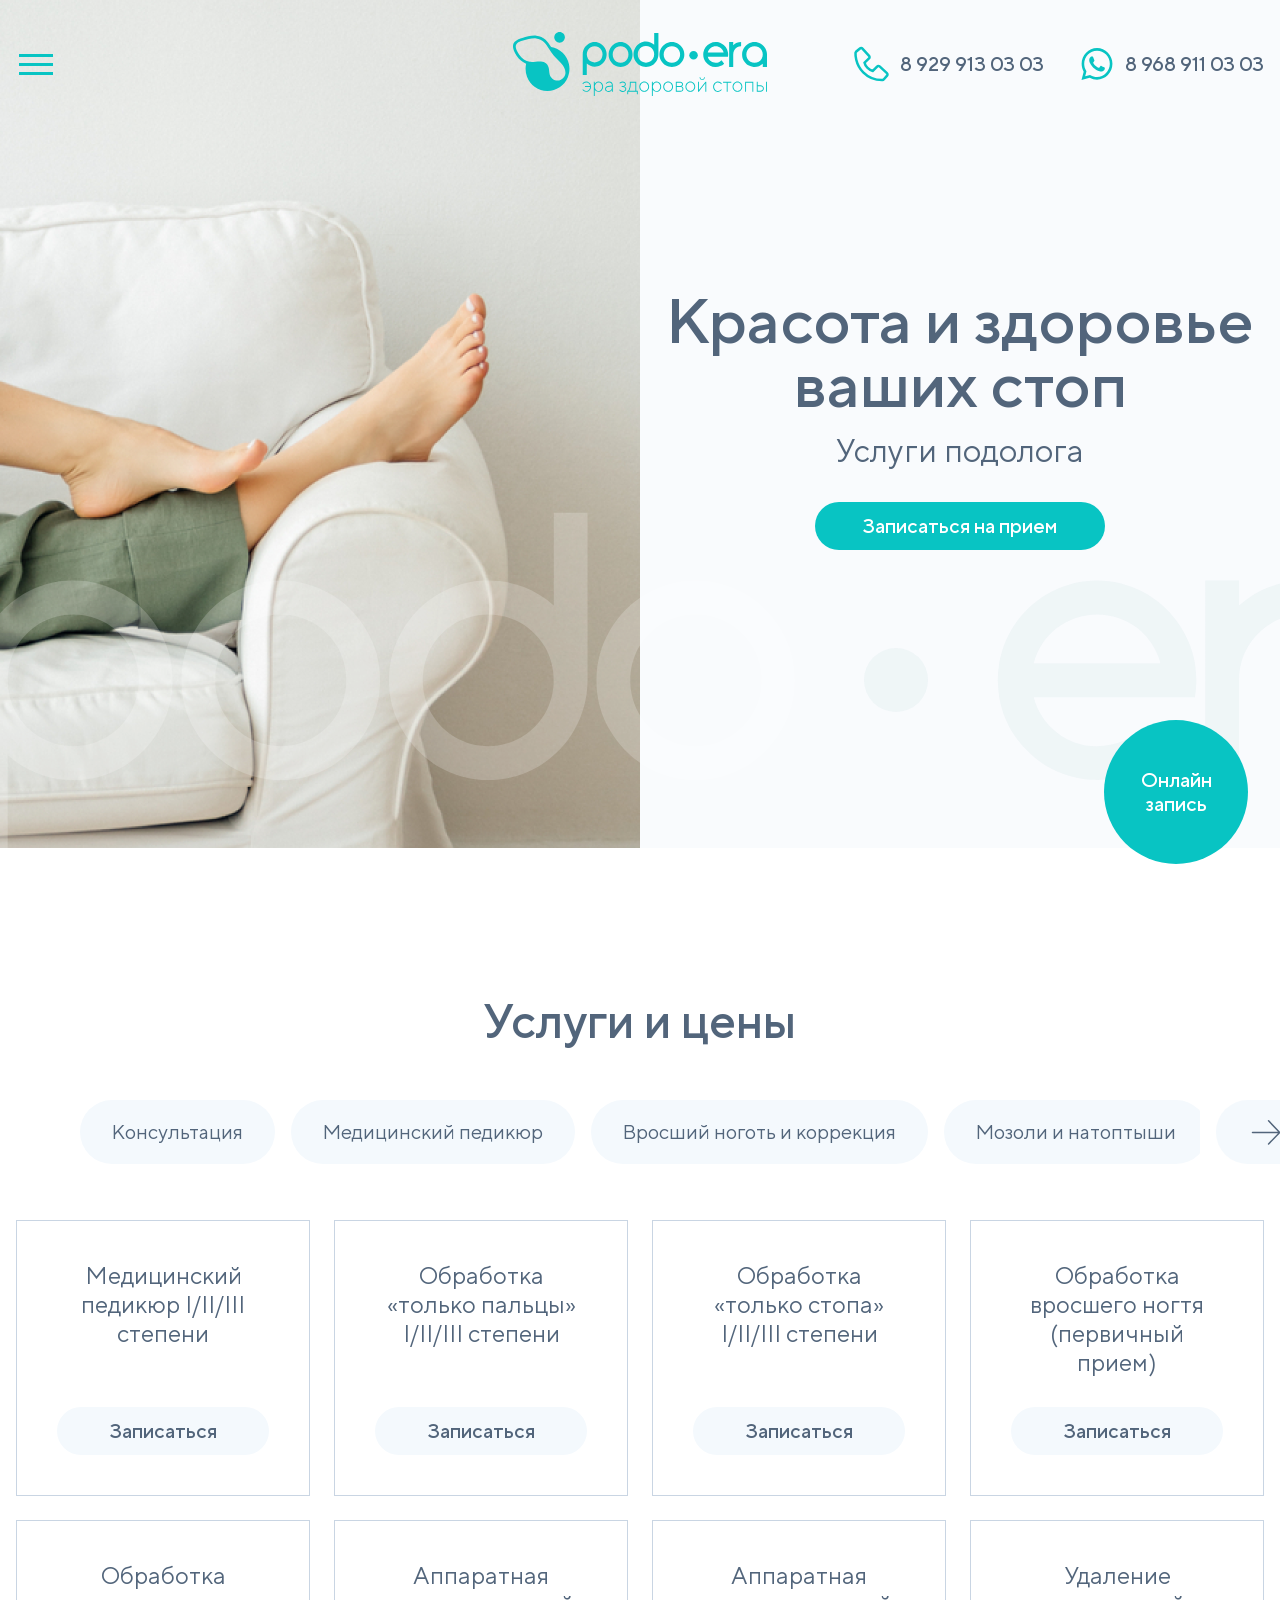
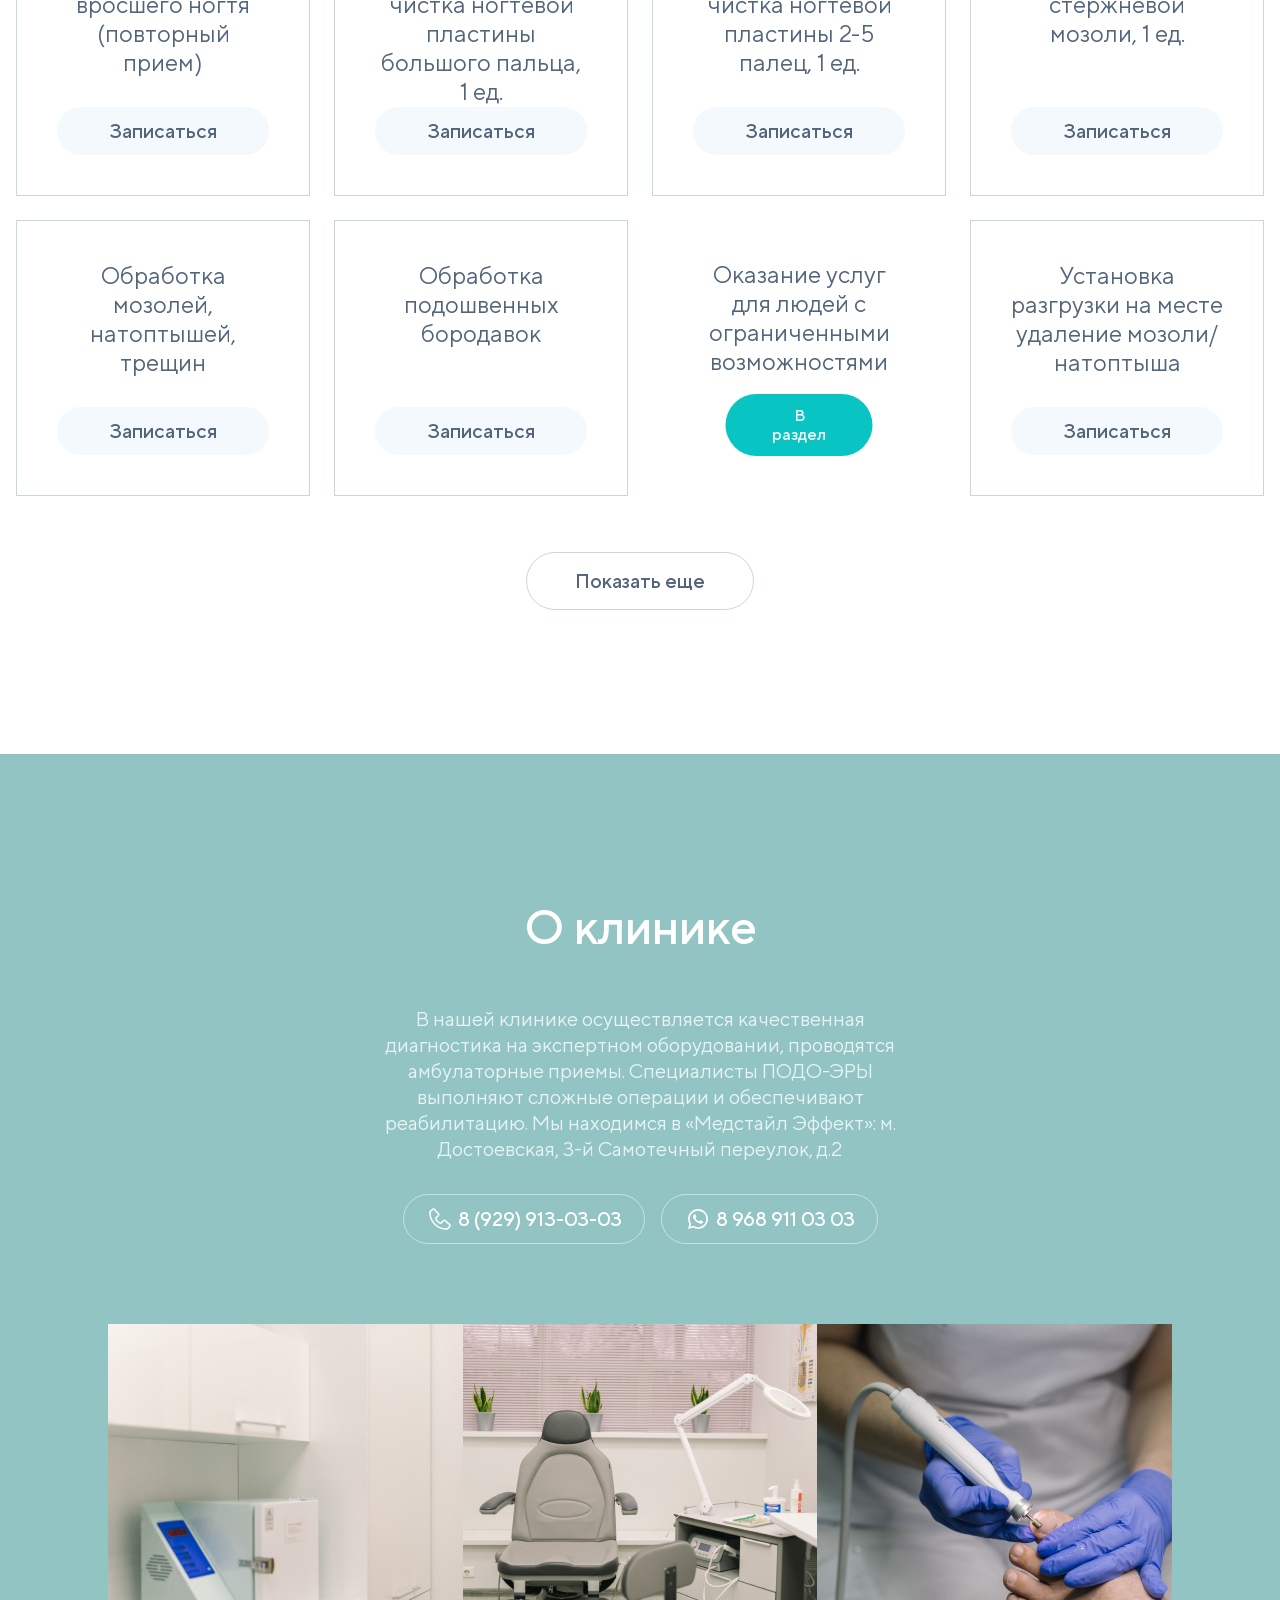
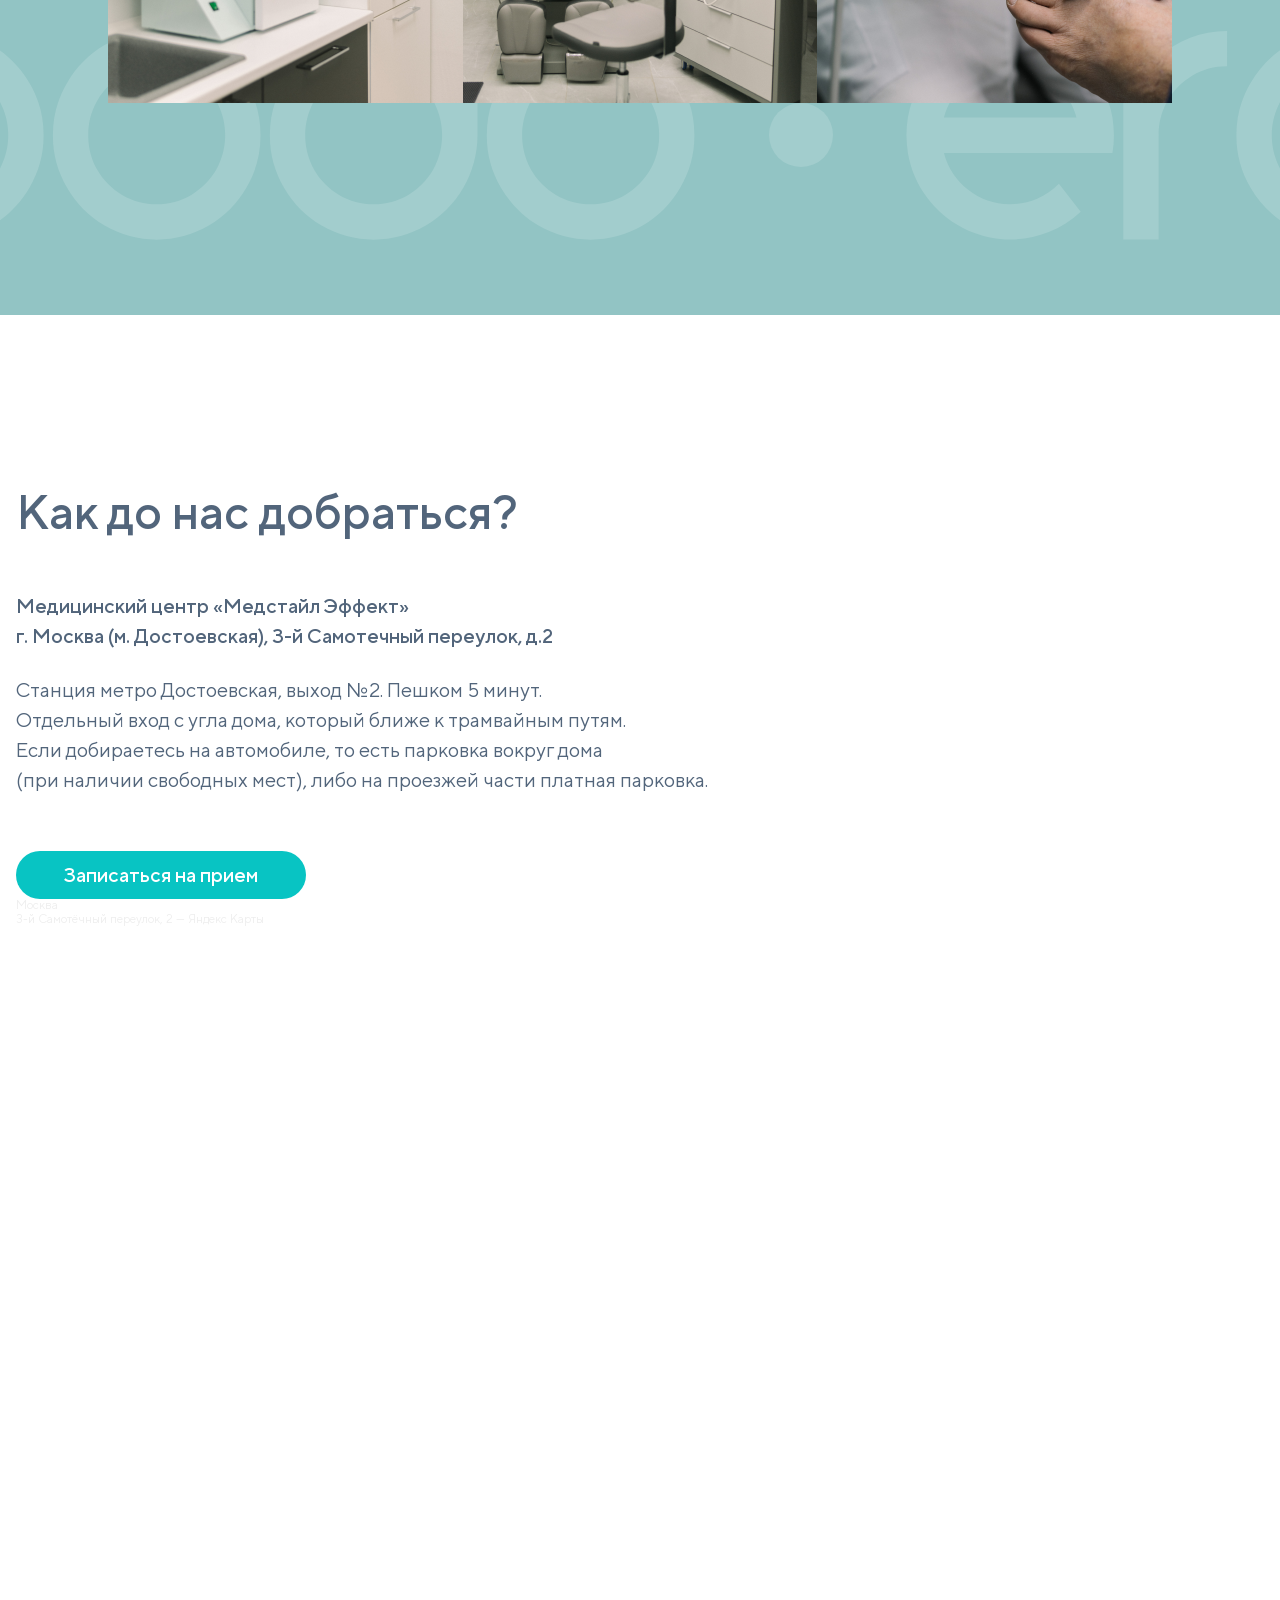
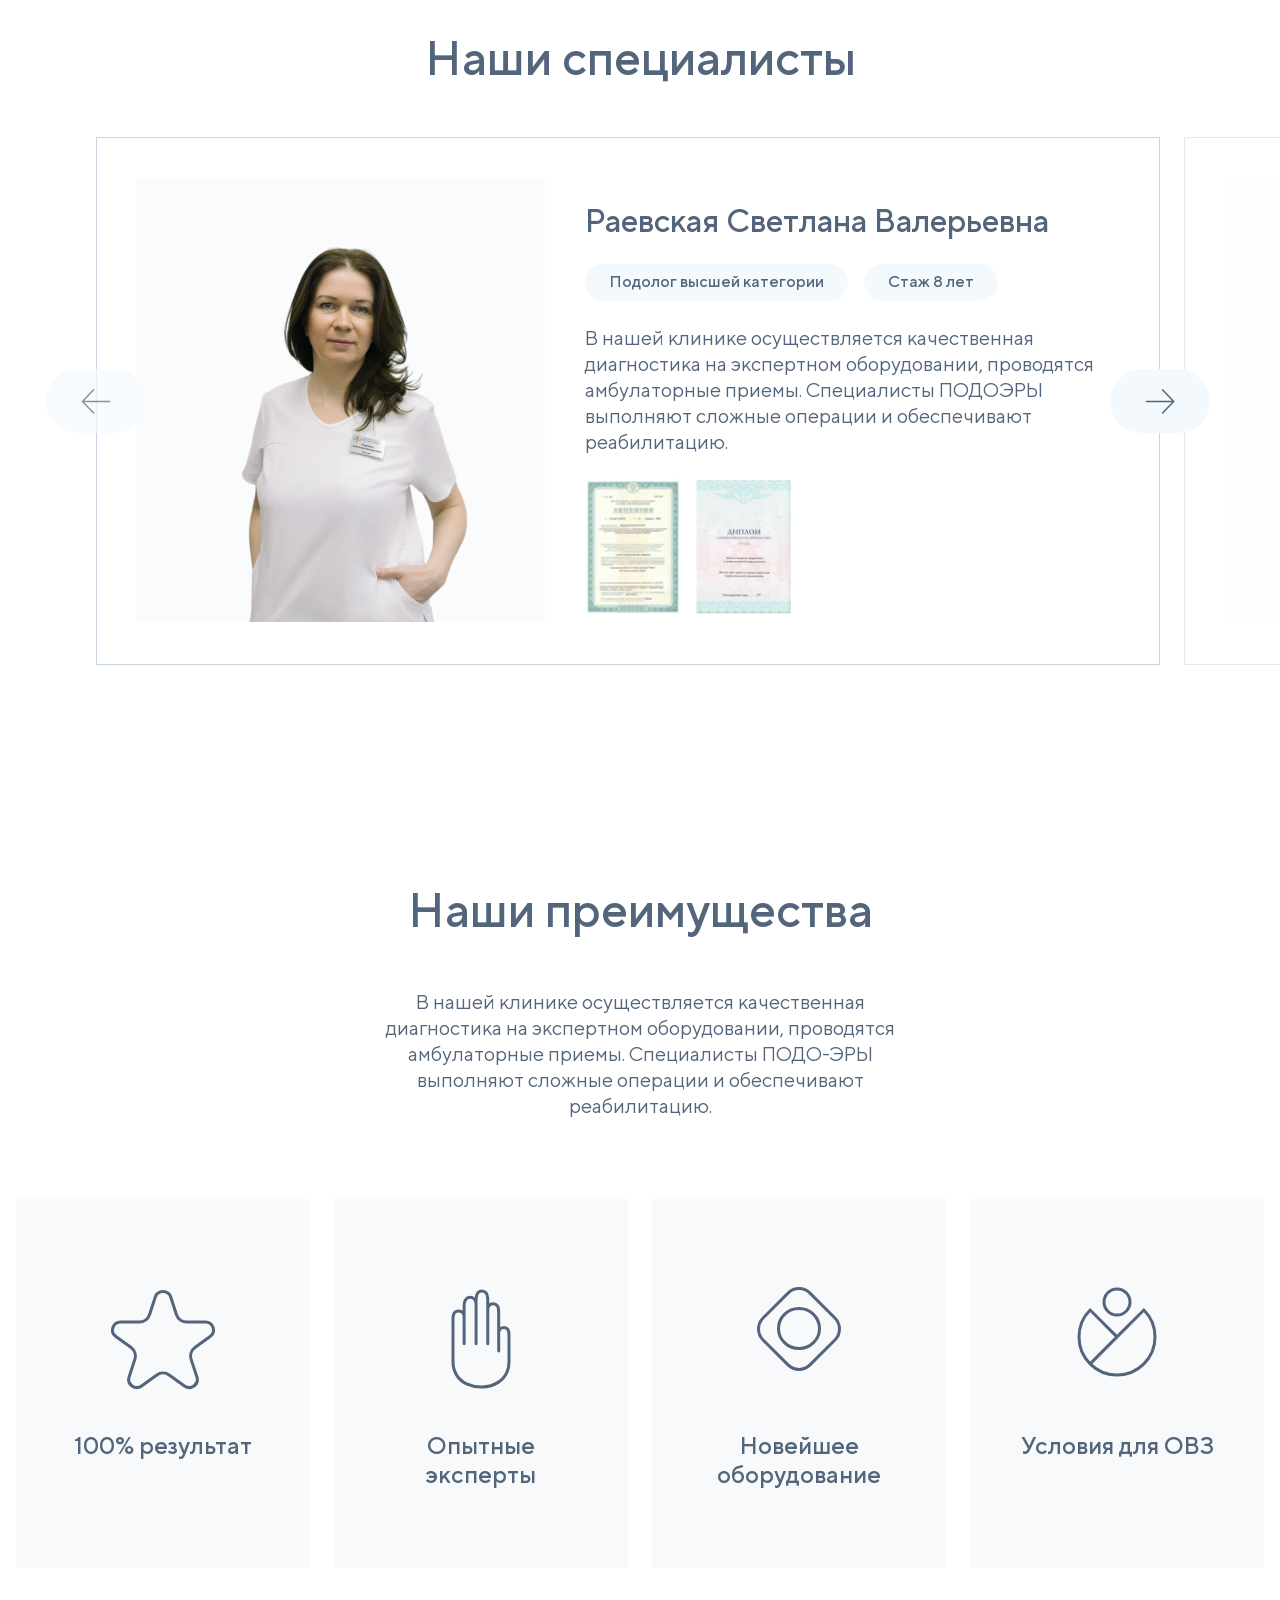
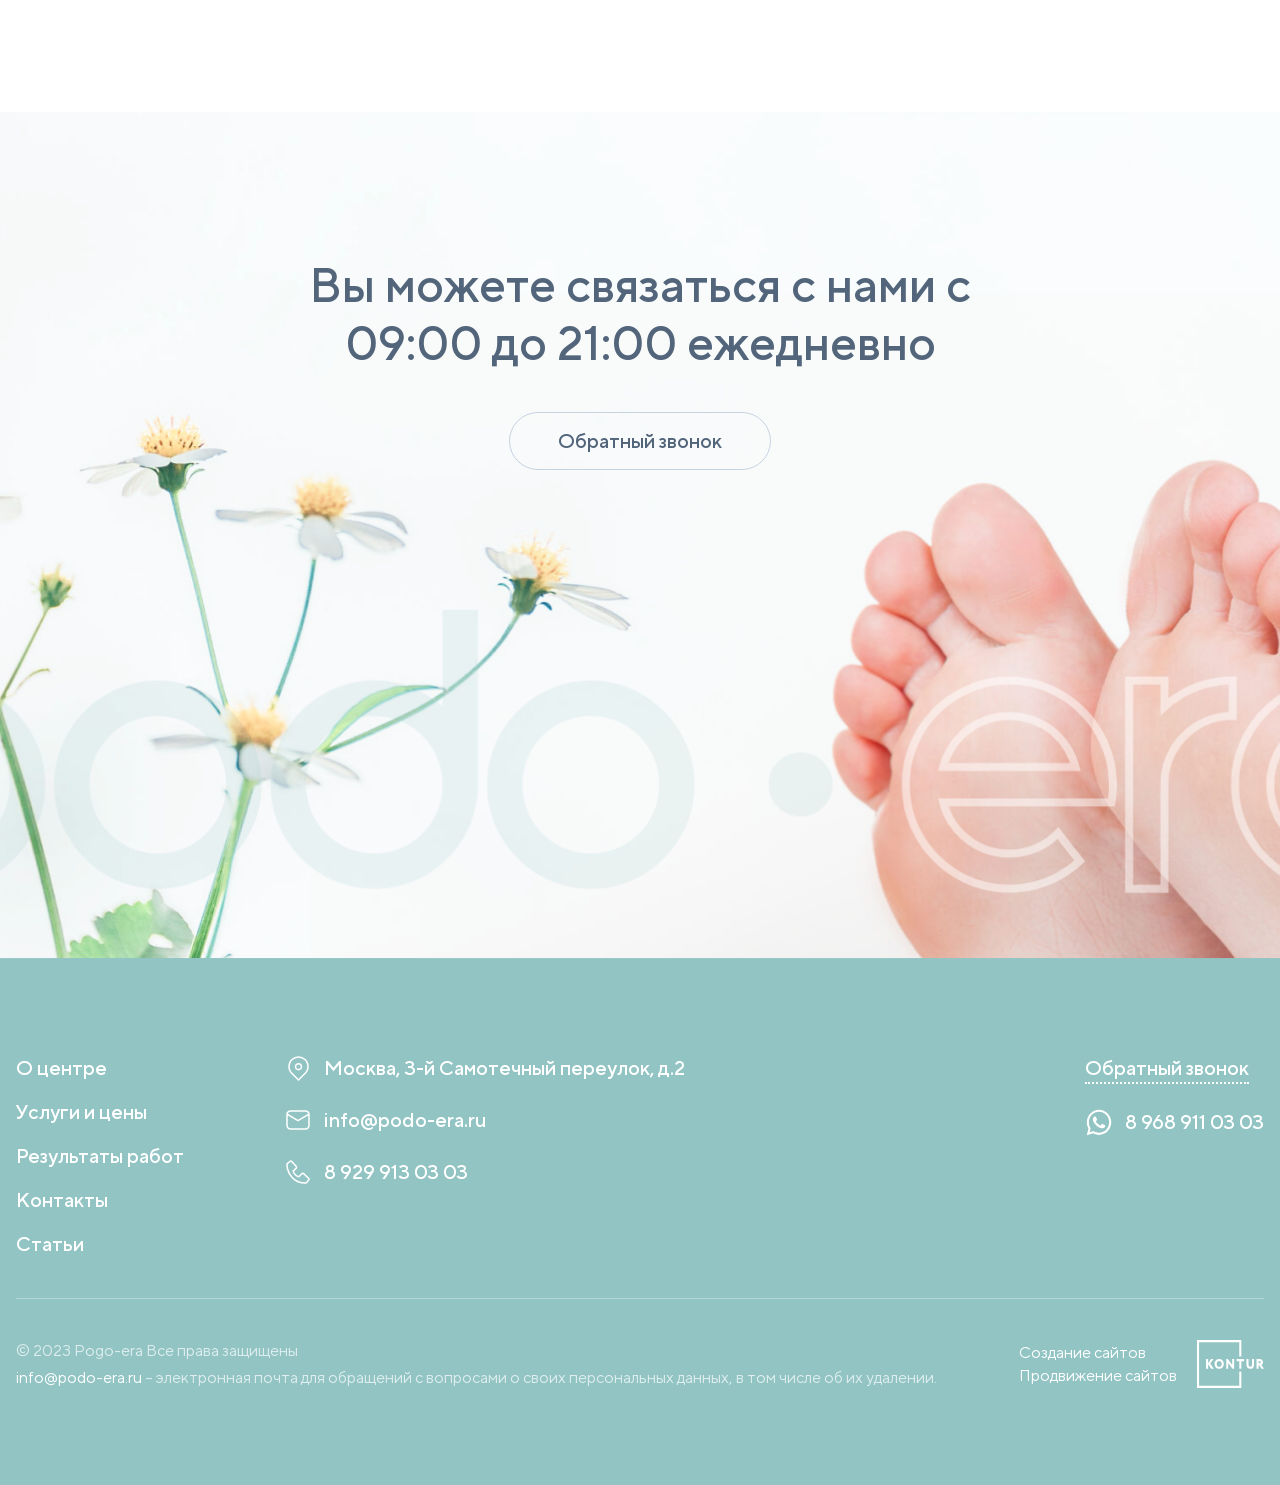
==== commit 4fb1f812: "web pages" ====
--- a/index.html
+++ b/index.html
@@ -13,539 +13,435 @@
 </head>
 <body>
     <header class="header">
-        <div class="header__mobile">
-            <button class="header__burgir">
-                <span></span><span></span><span></span>
-            </button>
-            <button class="mobile_search">
-                <img src="img/mobile-search.png" alt="">
-            </button>
-            <button class="mobile_eye">
-                <img src="img/mobile-eye.png" alt="">
-            </button>
-            <a href="tel:" class="mobile_phone">
-                <img src="img/mobile-phone.png" alt="">
-            </a>
-        </div>
-        <div class="header__top">
-            <div class="container">
-                <div class="header__box">
-                    <div class="header__navbar">
-                        <ul>
-                            <li>
-                                <a href="#">Специалисты</a>
-                            </li>
-                            <li>
-                                <a href="#">Отзывы</a>
-                            </li>
-                            <li>
-                                <a href="#">Отправить МРТ</a>
-                            </li>
-                            <li>
-                                <a href="#">Вопрос</a>
-                            </li>
-                            <li>
-                                <a href="#">Полис ДМС</a>
-                            </li>
-                            
-                        </ul>
-                    </div>
-                    <div class="header__soc">
-                        <a href="#">
-                            <img src="img/soc-icon2.png" alt="">
-                        </a>
-                        <a href="#">
-                            <img src="img/soc-icon3.png" alt="">
-                        </a>
-                    </div>
-                    <div class="header__address">
-                        <img src="img/header-address.png" alt="">
-                        Lorem ipsum dolor sit amet
-                    </div>
-                    <div class="header__phone">
-                        <a href="tel:">
-                            <img src="img/header-phone.png" alt="">
-                            +7 (8888) 888-888
-                        </a>
-                    </div>
-                </div>
-            </div>
-        </div>
-        <div class="header__bottom">
-            <div class="container">
-                <div class="header__box">
-                    <a href="#" class="header__logo">LOGO</a>
-                    <div class="header__items">
-                        <ul>
-                            <li>
-                                <a href="#" class="header__item">
-                                    <div class="icon">
-                                        <img src="img/header-item.png" alt="">
-                                    </div>
-                                    Лечение позвоночника
-                                </a>
-                            </li>
-                            <li>
-                                <a href="#" class="header__item">
-                                    <div class="icon">
-                                        <img src="img/header-item-2.png" alt="">
-                                    </div>
-                                    Лечение суставов
-                                </a>
-                            </li>
-                            <li>
-                                <a href="#" class="header__item">
-                                    <div class="icon">
-                                        <img src="img/header-item-3.png" alt="">
-                                    </div>
-                                    Другие заболевания
-                                </a>
-                            </li>
-                            <li>
-                                <a href="#" class="header__item">
-                                    <div class="icon">
-                                        <img src="img/header-item-4.png" alt="">
-                                    </div>
-                                    Как лечим
-                                </a>
-                            </li>
-                            <li>
-                                <a href="#" class="header__item">
-                                    <div class="icon">
-                                        <img src="img/header-item-5.png" alt="">
-                                    </div>
-                                    Стоимость
-                                </a>
-                            </li>
-                        </ul>
-                    </div>
+        <div class="container">
+            <div class="header__box">
+                <button class="header__burgir">
+                    <span></span><span></span><span></span>
+                </button>
+                <a href="#" class="header__logo">
+                    <img src="img/logo.svg" alt="">
+                </a>
+                <div class="header__right">
+                    <a href="tel:8 929 913 03 03" class="header__item">
+                        <svg xmlns="http://www.w3.org/2000/svg" width="41" height="40" viewBox="0 0 41 40" fill="none">
+                            <path d="M35.9121 29.0664L28.6102 22.4274C28.2651 22.1137 27.8115 21.9464 27.3453 21.9608C26.8791 21.9752 26.4367 22.1702 26.1116 22.5046L21.8131 26.9252C20.7784 26.7277 18.6983 26.0792 16.5572 23.9434C14.416 21.8005 13.7675 19.715 13.5753 18.6876L17.9924 14.3873C18.3273 14.0624 18.5225 13.62 18.537 13.1536C18.5514 12.6873 18.3838 12.2336 18.0696 11.8887L11.4324 4.58862C11.1181 4.24258 10.6813 4.03269 10.2148 4.00351C9.74822 3.97433 9.28868 4.12816 8.93374 4.43235L5.0358 7.77521C4.72524 8.08689 4.53988 8.50171 4.51488 8.94099C4.48793 9.39005 3.9742 20.0276 12.2227 28.2796C19.4187 35.4737 28.4324 36 30.9149 36C31.2777 36 31.5005 35.9892 31.5597 35.9856C31.999 35.961 32.4136 35.7749 32.7237 35.4629L36.0648 31.5632C36.3702 31.2094 36.5252 30.7502 36.4967 30.2837C36.4681 29.8172 36.2584 29.3804 35.9121 29.0664Z" stroke="#08C4C3" stroke-width="2.5"/>
+                        </svg>
+                        8 929 913 03 03
+                    </a>
+                    <a href="tel:8 968 911 03 03" class="header__item">
+                        <svg xmlns="http://www.w3.org/2000/svg" width="41" height="40" viewBox="0 0 41 40" fill="none">
+                            <path d="M31.9255 8.65608C30.5004 7.17437 28.8029 5.99956 26.932 5.20017C25.0612 4.40079 23.0545 3.99283 21.0288 4.0001C12.5416 4.0001 5.62436 11.1201 5.62436 19.856C5.62436 22.656 6.3394 25.376 7.67621 27.776L5.5 36L13.6608 33.792C15.9147 35.056 18.4485 35.728 21.0288 35.728C29.5161 35.728 36.4333 28.608 36.4333 19.872C36.4333 15.6321 34.8323 11.6481 31.9255 8.65608ZM21.0288 33.04C18.7283 33.04 16.4743 32.4 14.5002 31.2L14.0339 30.912L9.18402 32.224L10.4742 27.36L10.1633 26.864C8.88517 24.7632 8.2065 22.3348 8.20472 19.856C8.20472 12.5921 13.9561 6.67209 21.0133 6.67209C24.4331 6.67209 27.6508 8.04808 30.0601 10.5441C31.2531 11.7664 32.1986 13.2203 32.8416 14.8215C33.4847 16.4228 33.8126 18.1394 33.8063 19.872C33.8374 27.136 28.086 33.04 21.0288 33.04ZM28.0549 23.184C27.6663 22.992 25.7699 22.032 25.4279 21.888C25.0704 21.76 24.8217 21.696 24.5574 22.08C24.2932 22.48 23.5626 23.376 23.345 23.632C23.1273 23.904 22.8942 23.936 22.5056 23.728C22.117 23.536 20.8734 23.104 19.4122 21.76C18.2619 20.704 17.5003 19.408 17.2671 19.008C17.0495 18.6081 17.236 18.4001 17.4381 18.1921C17.6091 18.0161 17.8267 17.7281 18.0132 17.5041C18.1998 17.2801 18.2775 17.1041 18.4018 16.8481C18.5262 16.5761 18.464 16.3521 18.3708 16.1601C18.2775 15.9681 17.5003 14.0161 17.1894 13.2161C16.8785 12.4481 16.5521 12.5441 16.3189 12.5281H15.5728C15.3085 12.5281 14.9044 12.6241 14.5468 13.0241C14.2049 13.4241 13.21 14.3841 13.21 16.3361C13.21 18.2881 14.5935 20.176 14.78 20.432C14.9665 20.704 17.5003 24.704 21.3553 26.416C22.2724 26.832 22.9874 27.072 23.547 27.248C24.4642 27.552 25.3036 27.504 25.972 27.408C26.7181 27.296 28.257 26.448 28.5679 25.52C28.8943 24.592 28.8943 23.808 28.7855 23.632C28.6767 23.456 28.4435 23.376 28.0549 23.184Z" fill="#08C4C3"/>
+                        </svg>
+                        8 968 911 03 03
+                    </a>
                 </div>
             </div>
         </div>
     </header>
-     <!-- Modal -->
-     <div class="modal">
-        <div class="modal__block">
-            <button class="modal__close"></button>
-            <h3>Запись на прием</h3>
-            <h6>к нашими специалистам</h6>
-            <div class="modal__box">
-                <div class="modal__wrap">
-                    <div class="input">
-                        <input type="text" placeholder="Имя">
-                    </div>
-                    <div class="input">
-                        <input type="text" placeholder="Телефон">
-                    </div>
-                    <div class="input">
-                        <input type="text" placeholder="Электронная почта">
-                    </div>
-                    <div class="modal__radio">
-                        <p>Уровень боли</p>
-                        <div class="radio_box">
-                            <div class="radio_check">
-                                <input type="radio" id="1" name="modalRadio">
-                                <label for="1">1</label>
-                            </div>
-                            <div class="radio_check">
-                                <input type="radio" id="2" name="modalRadio">
-                                <label for="2">2</label>
-                            </div>
-                            <div class="radio_check">
-                                <input type="radio" id="3" name="modalRadio">
-                                <label for="3">3</label>
-                            </div>
-                            <div class="radio_check">
-                                <input type="radio" id="4" name="modalRadio">
-                                <label for="4">4</label>
-                            </div>
-                            <div class="radio_check">
-                                <input type="radio" id="5" name="modalRadio">
-                                <label for="5">5</label>
-                            </div>
-                            <div class="radio_check">
-                                <input type="radio" id="6" name="modalRadio">
-                                <label for="6">6</label>
-                            </div>
-                            <div class="radio_check">
-                                <input type="radio" id="7" name="modalRadio">
-                                <label for="7">7</label>
-                            </div>
-                            <div class="radio_check">
-                                <input type="radio" id="8" name="modalRadio">
-                                <label for="8">8</label>
-                            </div>
-                            <div class="radio_check">
-                                <input type="radio" id="9" name="modalRadio">
-                                <label for="9">9</label>
-                            </div>
-                            <div class="radio_check">
-                                <input type="radio" id="10" name="modalRadio">
-                                <label for="10">10</label>
-                            </div>
-                        </div>
-                    </div>
-                    <div class="input">
-                        <input type="text" placeholder="Как долго болит?">
-                    </div>
-                    <div class="input">
-                        <input type="text" placeholder="Ваш возраст?">
-                    </div>
-                </div>
-                <div class="modal__wrap">
-                    <textarea placeholder="Ваша жалоба"></textarea>
-                </div>
-                <div class="modal__wrap">
-                    <button class="btn2">Отправить заявку</button>
-                </div>
-                <div class="modal__wrap">
-                    <p class="kon">Нажимая на кнопку, вы соглашаетесь с <a href="#">политикой конфиденциальности</a></p>
-                </div>
-            </div>
-        </div>
-     </div>
     <main class="main">
         <section class="banner">
-            <div class="container">
-                <div class="banner__wrap">
-                    <h1>Лечение позвоночника и суставов без операций</h1>
-                    <ul>
-                        <li>
-                            <p>Делаем людей счастливыми через</p>
-                        </li>
-                    </ul>
-                    <h6>здоровое тело</h6>
-                    <button class="btn2 modal-open">Записаться на приём</button>
-                </div>
-                <div class="banner__img">
-                    <img src="img/woman.png" alt="">
-                </div>
-            </div>
-        </section>
-        <section class="advantages">
-            <div class="container">
-                <div class="advantages__wrap">
-                    <div class="advantages__block">
-                        <h2>1 886</h2>
-                        <p><span>Всего</span> пациентов</p>
-                    </div>
-                    <div class="advantages__block">
-                        <h2>1 320</h2>
-                        <p>Из них <span>забыли</span> про боли</p>
-                    </div>
-                    <div class="advantages__block">
-                        <h2>574</h2>
-                        <p><span>Избавились</span> от зависимости</p>
-                        <span>(пищевая, никотиновая)</span>
-                    </div>
-                    <div class="advantages__block">
-                        <h2>98,1%</h2>
-                        <p><span>Положительная</span> результативность лечения</p>
-                    </div>
-                </div>
-            </div>
+            <div class="big_text">
+                <img src="img/big-text.svg" alt="">
+            </div>
+            <div class="banner__box">
+                <div class="banner__left"></div>
+                <div class="banner__right">
+                    <div class="banner__wrap">
+                        <h1>Красота и здоровье ваших стоп</h1>
+                        <p>Услуги подолога</p>
+                        <button class="main_btn">Записаться на прием</button>
+                    </div>
+                    
+                </div>
+            </div>
+            <button class="banner__btn">
+                Онлайн
+                запись
+            </button>
         </section>
         <section class="services">
             <div class="container">
+                <h2>Услуги и цены</h2>
+                <div class="services__navWrap">
+                    <div class="services__nav">
+                        <a href="#">Консультация</a>
+                        <a href="#">Медицинский педикюр</a>
+                        <a href="#">Вросший ноготь и коррекция</a>
+                        <a href="#">Мозоли и натоптыши</a>
+                        <a href="#">Консультация</a>
+                        <a href="#">Медицинский педикюр</a>
+                        <a href="#">Вросший ноготь и коррекция</a>
+                        <a href="#">Мозоли и натоптыши</a>
+                    </div>
+                </div>
+                
                 <div class="services__box">
-                    <div class="services__img">
-                        <img src="img/services-img.png" alt="">
-                    </div>
-                    <div class="services__content">
-                        <h2>Услуги нашего центра</h2>
-                        <div class="services__box">
-                            <a href="#" class="services__item">
-                                Болезни позвоночника
-                            </a>
-                            <a href="#" class="services__item">
-                                Головные боли, мигрень
-                            </a>
-                            <a href="#" class="services__item">
-                                Грыжа диска
-                            </a>
-                            <a href="#" class="services__item">
-                                Коррекция веса
-                            </a>
-                            <a href="#" class="services__item">
-                                Протрузия
-                            </a>
-                            <a href="#" class="services__item">
-                                Дисфункция ВНЧС
-                            </a>
-                            <a href="#" class="services__item">
-                                Болезни суставов
-                            </a>
-                            <a href="#" class="services__item">
-                                Реабилитация после травм и операции
-                            </a>
-                        </div>
-                    </div>
-                </div>
-            </div>
-        </section>
-        <section class="medCenter">
+                    <div class="services__wrap">
+                        <div class="services__block">
+                            <div class="services__img">
+                                <img src="img/services.png" alt="">
+                            </div>
+                            <p>Медицинский педикюр 
+                                I/II/III степени</p>
+                            <button class="services__btn">Записаться</button>
+                        </div>
+                    </div>
+                    <div class="services__wrap">
+                        <div class="services__block">
+                            <div class="services__img">
+                                <img src="img/services.png" alt="">
+                            </div>
+                            <p>Обработка «только пальцы» I/II/III степени</p>
+                            <button class="services__btn">Записаться</button>
+                        </div>
+                    </div>
+                    <div class="services__wrap">
+                        <div class="services__block">
+                            <div class="services__img">
+                                <img src="img/services.png" alt="">
+                            </div>
+                            <p>Обработка «только стопа» I/II/III степени</p>
+                            <button class="services__btn">Записаться</button>
+                        </div>
+                    </div>
+                    <div class="services__wrap">
+                        <div class="services__block">
+                            <div class="services__img">
+                                <img src="img/services.png" alt="">
+                            </div>
+                            <p>Обработка вросшего ногтя (первичный прием)</p>
+                            <button class="services__btn">Записаться</button>
+                        </div>
+                    </div>
+                    <div class="services__wrap">
+                        <div class="services__block">
+                            <div class="services__img">
+                                <img src="img/services.png" alt="">
+                            </div>
+                            <p>Обработка вросшего ногтя (повторный прием)</p>
+                            <button class="services__btn">Записаться</button>
+                        </div>
+                    </div>
+                    <div class="services__wrap">
+                        <div class="services__block">
+                            <div class="services__img">
+                                <img src="img/services.png" alt="">
+                            </div>
+                            <p>Аппаратная чистка ногтевой пластины большого пальца, 1 ед.</p>
+                            <button class="services__btn">Записаться</button>
+                        </div>
+                    </div>
+                    <div class="services__wrap">
+                        <div class="services__block">
+                            <div class="services__img">
+                                <img src="img/services.png" alt="">
+                            </div>
+                            <p>Аппаратная чистка ногтевой пластины 2-5 палец, 1 ед.</p>
+                            <button class="services__btn">Записаться</button>
+                        </div>
+                    </div>
+                    <div class="services__wrap">
+                        <div class="services__block">
+                            <div class="services__img">
+                                <img src="img/services.png" alt="">
+                            </div>
+                            <p>Удаление стержневой мозоли, 1 ед.</p>
+                            <button class="services__btn">Записаться</button>
+                        </div>
+                    </div>
+                    <div class="services__wrap">
+                        <div class="services__block">
+                            <div class="services__img">
+                                <img src="img/services.png" alt="">
+                            </div>
+                            <p>Обработка мозолей, натоптышей, трещин</p>
+                            <button class="services__btn">Записаться</button>
+                        </div>
+                    </div>
+                    <div class="services__wrap">
+                        <div class="services__block">
+                            <div class="services__img">
+                                <img src="img/services.png" alt="">
+                            </div>
+                            <p>Обработка подошвенных бородавок</p>
+                            <button class="services__btn">Записаться</button>
+                        </div>
+                    </div>
+                    <div class="services__wrap">
+                        <div class="services__block2">
+                            <p>Оказание услуг для людей
+                                с ограниченными 
+                                возможностями</p>
+                            <button class="services__btn2">В раздел</button>
+                        </div>
+                    </div>
+                    <div class="services__wrap">
+                        <div class="services__block">
+                            <div class="services__img">
+                                <img src="img/services.png" alt="">
+                            </div>
+                            <p>Установка разгрузки на месте удаление мозоли/натоптыша</p>
+                            <button class="services__btn">Записаться</button>
+                        </div>
+                    </div>
+                </div>
+                <div class="services__more">
+                    <button class="btn2">Показать еще</button>
+                </div>
+            </div>
+        </section>
+        <section class="clinic">
             <div class="container">
-                <div class="company__box">
-                    <div class="company__left">
-                        <h2>Медицинский центер "Lorem"</h2>
-                        <p>Lorem ipsum dolor sit amet, consectetur adipisicing elit, sed do eiusmod tempor incididunt ut labore et dolore magna aliqua.</p>
-                        <p>Ut enim ad minim veniam, quis nostrud exercitation ullamco laboris nisi ut aliquip ex ea commodo consequat.</p>
-                        <p>Duis aute irure dolor in reprehenderit in voluptate velit esse cillum dolore eu fugiat nulla pariatur. Excepteur sint occaecat cupidatat non proident, sunt in culpa qui officia deserunt mollit anim id est laborum. Sed ut perspiciatis unde omnis iste natus error sit voluptatem</p>
-                    </div>
-                    <div class="company__right">
-                        <div class="company__wrap">
-                            <div class="company__advantage">
-                                <div class="icon">
-                                    <img src="img/icon-1.png" alt="">
-                                </div>
-                                <h6><span>На 95% лечение</span> без лекарств</h6>
-                            </div>
-                            <div class="company__advantage">
-                                <div class="icon">
-                                    <img src="img/icon-2.png" alt="">
-                                </div>
-                                <h6>ТОП 10<span> клиник Тюменской области</span></h6>
-                            </div>
-                            <div class="company__advantage">
-                                <div class="icon">
-                                    <img src="img/icon-3.png" alt="">
-                                </div>
-                                <h6><span>Лечение грыжи</span> без операции</h6>
-                            </div>
-                            <div class="company__advantage">
-                                <div class="icon">
-                                    <img src="img/icon-4.png" alt="">
-                                </div>
-                                <h6><span>Восстановление функции хряща </span> без операции</h6>
-                            </div>
-                        </div>
-                        <div class="medCenter__block">
-                            <div class="img">
-                                <img src="img/woman.png" alt="">
-                            </div>
-                            <div class="wrap">
-                                <h5>Lorem ipsum dolor, sit amet consectetur <span>adipisicing</span></h5>
-                                <p>Lorem ipsum dolor sit amet consectetur adipisicing elit. Officiis quam quibusdam qui, accusamus voluptates necessitatibus necessitatibus necessitatibus necessitatibus necessitatibus</p>
-                            </div>
-                        </div>
-                    </div>
-                </div>
-            </div>
-        </section>
-        <section class="team">
+                <h2>О клинике</h2>
+                <p class="clinic__text">В нашей клинике осуществляется качественная диагностика на экспертном оборудовании, проводятся амбулаторные приемы. Специалисты ПОДО-ЭРЫ выполняют сложные операции и обеспечивают реабилитацию. Мы находимся в «Медстайл Эффект»: 
+                    м. Достоевская, 3-й Самотечный переулок, д.2</p>
+                <div class="clinic__items">
+                    <a href="tel:8 (929) 913-03-03">
+                        <svg xmlns="http://www.w3.org/2000/svg" width="28" height="28" viewBox="0 0 28 28" fill="none">
+                            <path d="M23.6326 19.6665L19.0689 15.5171C18.8532 15.321 18.5697 15.2165 18.2783 15.2255C17.9869 15.2345 17.7105 15.3564 17.5073 15.5654L14.8207 18.3283C14.174 18.2048 12.874 17.7995 11.5357 16.4646C10.1975 15.1253 9.79221 13.8219 9.67209 13.1797L12.4328 10.492C12.642 10.289 12.7641 10.0125 12.7731 9.72101C12.7821 9.42955 12.6774 9.14601 12.481 8.93042L8.33273 4.36789C8.13631 4.15162 7.86332 4.02043 7.57173 4.00219C7.28014 3.98395 6.99292 4.0801 6.77109 4.27022L4.33487 6.3595C4.14078 6.5543 4.02493 6.81357 4.0093 7.08812C3.99246 7.36878 3.67137 14.0172 8.82671 19.1748C13.3242 23.6711 18.9578 24 20.5093 24C20.7361 24 20.8753 23.9933 20.9123 23.991C21.1868 23.9757 21.446 23.8593 21.6398 23.6643L23.728 21.227C23.9189 21.0059 24.0157 20.7189 23.9979 20.4273C23.9801 20.1358 23.849 19.8627 23.6326 19.6665Z" stroke="white" stroke-width="1.5"/>
+                        </svg>
+                        8 (929) 913-03-03
+                    </a>
+                    <a href="tel:8 (929) 913-03-03">
+                        <svg xmlns="http://www.w3.org/2000/svg" width="28" height="28" viewBox="0 0 28 28" fill="none">
+                            <path d="M21.0854 6.91005C20.164 5.98398 19.0665 5.24972 17.8569 4.75011C16.6473 4.25049 15.3499 3.99552 14.0402 4.00006C8.55276 4.00006 4.0804 8.45005 4.0804 13.91C4.0804 15.66 4.54271 17.36 5.40704 18.86L4 24L9.27638 22.62C10.7337 23.41 12.3719 23.83 14.0402 23.83C19.5276 23.83 24 19.38 24 13.92C24 11.27 22.9648 8.78005 21.0854 6.91005ZM14.0402 22.15C12.5528 22.15 11.0955 21.75 9.8191 21L9.51759 20.82L6.38191 21.64L7.21608 18.6L7.01508 18.29C6.18869 16.977 5.74989 15.4593 5.74874 13.91C5.74874 9.37004 9.46734 5.67005 14.0302 5.67005C16.2412 5.67005 18.3216 6.53005 19.8794 8.09005C20.6507 8.85401 21.262 9.76271 21.6778 10.7635C22.0936 11.7642 22.3056 12.8371 22.3015 13.92C22.3216 18.46 18.603 22.15 14.0402 22.15ZM18.5829 15.99C18.3317 15.87 17.1055 15.27 16.8844 15.18C16.6533 15.1 16.4925 15.06 16.3216 15.3C16.1508 15.55 15.6784 16.11 15.5377 16.27C15.397 16.44 15.2462 16.46 14.995 16.33C14.7437 16.21 13.9397 15.94 12.995 15.1C12.2513 14.44 11.7588 13.63 11.608 13.38C11.4673 13.13 11.5879 13 11.7186 12.87C11.8291 12.76 11.9698 12.58 12.0905 12.44C12.2111 12.3 12.2613 12.19 12.3417 12.03C12.4221 11.86 12.3819 11.72 12.3216 11.6C12.2613 11.48 11.7588 10.26 11.5578 9.76004C11.3568 9.28004 11.1457 9.34004 10.995 9.33004H10.5126C10.3417 9.33004 10.0804 9.39004 9.84925 9.64004C9.62814 9.89004 8.98492 10.49 8.98492 11.71C8.98492 12.93 9.8794 14.11 10 14.27C10.1206 14.44 11.7588 16.94 14.2513 18.01C14.8442 18.27 15.3065 18.42 15.6683 18.53C16.2613 18.72 16.804 18.69 17.2362 18.63C17.7186 18.56 18.7136 18.03 18.9146 17.45C19.1256 16.87 19.1256 16.38 19.0553 16.27C18.9849 16.16 18.8342 16.11 18.5829 15.99Z" fill="white"/>
+                        </svg>
+                        8 968 911 03 03
+                    </a>
+                </div>
+                <div class="clinic__box">
+                    <div class="clinic__img">
+                        <img src="img/clinic-1.png" alt="">
+                    </div>
+                    <div class="clinic__img">
+                        <img src="img/clinic-2.png" alt="">
+                    </div>
+                    <div class="clinic__img">
+                        <img src="img/clinic-3.png" alt="">
+                    </div>
+                </div>
+            </div>
+            <div class="clinic__bottom">
+                <img src="img/clinic-bottom.svg" alt="">
+            </div>
+        </section>
+        <section class="location">
             <div class="container">
-                <h2>Наша команда
-                    <span>Лучшие профессионалы своего дела</span>
-                </h2>
-                <div class="team__slider">
-                    <div class="team__wrap">
-                        <a href="#" class="team__block">
-                            <div class="team__photo">
-                                <img src="img/doctor-woman.jpg" alt="">
-                            </div>
-                            <div class="team__description">
-                                <h6>Столбов Сергей Владимирович</h6>
-                                <ul>
-                                    <li><p>Невролог-рефлексотерапевт</p></li>
-                                </ul>
-                            </div>
-                        </a>
-                    </div>
-                    <div class="team__wrap">
-                        <a href="#" class="team__block">
-                            <div class="team__photo">
-                                <img src="img/doctor-woman.jpg" alt="">
-                            </div>
-                            <div class="team__description">
-                                <h6>Столбов Сергей Владимирович</h6>
-                                <ul>
-                                    <li><p>Невролог-рефлексотерапевт</p></li>
-                                </ul>
-                            </div>
-                        </a>
-                    </div>
-                    <div class="team__wrap">
-                        <a href="#" class="team__block">
-                            <div class="team__photo">
-                                <img src="img/doctor-woman.jpg" alt="">
-                            </div>
-                            <div class="team__description">
-                                <h6>Столбов Сергей Владимирович</h6>
-                                <ul>
-                                    <li><p>Невролог-рефлексотерапевт</p></li>
-                                </ul>
-                            </div>
-                        </a>
-                    </div>
-                    <div class="team__wrap">
-                        <a href="#" class="team__block">
-                            <div class="team__photo">
-                                <img src="img/doctor-woman.jpg" alt="">
-                            </div>
-                            <div class="team__description">
-                                <h6>Столбов Сергей Владимирович</h6>
-                                <ul>
-                                    <li><p>Невролог-рефлексотерапевт</p></li>
-                                </ul>
-                            </div>
-                        </a>
-                    </div>
-                    <div class="team__wrap">
-                        <a href="#" class="team__block">
-                            <div class="team__photo">
-                                <img src="img/doctor-woman.jpg" alt="">
-                            </div>
-                            <div class="team__description">
-                                <h6>Столбов Сергей Владимирович</h6>
-                                <ul>
-                                    <li><p>Невролог-рефлексотерапевт</p></li>
-                                </ul>
-                            </div>
-                        </a>
-                    </div>
-                </div>
-            </div>
-        </section>
-        <section class="mainReviews">
+                <div class="location__box">
+                    <div class="location__content">
+                        <h2>Как до нас добраться?</h2>
+                        <div class="location__address">
+                            <h6>Медицинский центр «Медстайл Эффект»</h6>
+                            <h6>г. Москва (м. Достоевская), 3-й Самотечный переулок, д.2</h6>
+                        </div>
+                        <p>Станция метро Достоевская, выход №2. Пешком 5 минут.</p>
+                        <p>Отдельный вход с угла дома, который ближе к трамвайным путям.</p>
+                        <p>Если добираетесь на автомобиле, то есть парковка вокруг дома</p>
+                        <p>(при наличии свободных мест), либо на проезжей части платная парковка.</p>
+                        <button class="main_btn">Записаться на прием</button>
+                    </div>
+                    <div class="location__map">
+                        <div style="position:relative;overflow:hidden;"><a href="https://yandex.uz/maps/213/moscow/?utm_medium=mapframe&utm_source=maps" style="color:#eee;font-size:12px;position:absolute;top:0px;">Москва</a><a href="https://yandex.uz/maps/213/moscow/house/3_y_samotyochny_pereulok_2/Z04YcAZlQUMBQFtvfXt2eHxlbQ==/?ll=37.616703%2C55.778786&utm_medium=mapframe&utm_source=maps&z=17.34" style="color:#eee;font-size:12px;position:absolute;top:14px;">3-й Самотёчный переулок, 2 — Яндекс Карты</a><iframe src="https://yandex.uz/map-widget/v1/?ll=37.616703%2C55.778786&mode=search&ol=geo&ouri=ymapsbm1%3A%2F%2Fgeo%3Fdata%3DCgg1NjczNzA0NhJJ0KDQvtGB0YHQuNGPLCDQnNC-0YHQutCy0LAsIDMt0Lkg0KHQsNC80L7RgtGR0YfQvdGL0Lkg0L_QtdGA0LXRg9C70L7QuiwgMiIKDaV2FkIVxB1fQg%2C%2C&z=17.34" frameborder="1" allowfullscreen="true" style="position:relative;"></iframe></div>
+                    </div>
+                </div>
+            </div>
+        </section>
+        <section class="specialists">
+            <h2>Наши специалисты</h2>
+            <div class="specialists__slider">
+                <div class="specialists__wrap">
+                    <div class="specialists__block">
+                        <div class="specialists__img">
+                            <img src="img/specialists-1.png" alt="">
+                        </div>
+                        <div class="specialists__content">
+                            <h3>Раевская Светлана Валерьевна</h3>
+                            <ul>
+                                <li>Подолог высшей категории</li>
+                                <li>Стаж 8 лет</li>
+                            </ul>
+                            <p>В нашей клинике осуществляется качественная диагностика на экспертном оборудовании, проводятся амбулаторные приемы. Специалисты ПОДОЭРЫ выполняют сложные операции и обеспечивают реабилитацию.</p>
+                            <div class="specialists__certificate">
+                                <div class="img">
+                                    <img src="img/doc.png" alt="">
+                                </div>
+                                <div class="img">
+                                    <img src="img/doc-2.png" alt="">
+                                </div>
+                            </div>
+                        </div>
+                    </div>
+                </div>
+                <div class="specialists__wrap">
+                    <div class="specialists__block">
+                        <div class="specialists__img">
+                            <img src="img/specialists-2.png" alt="">
+                        </div>
+                        <div class="specialists__content">
+                            <h3>Раевская Светлана Валерьевна</h3>
+                            <ul>
+                                <li>Подолог высшей категории</li>
+                                <li>Стаж 8 лет</li>
+                            </ul>
+                            <p>В нашей клинике осуществляется качественная диагностика на экспертном оборудовании, проводятся амбулаторные приемы. Специалисты ПОДОЭРЫ выполняют сложные операции и обеспечивают реабилитацию.</p>
+                            <div class="specialists__certificate">
+                                <div class="img">
+                                    <img src="img/doc.png" alt="">
+                                </div>
+                                <div class="img">
+                                    <img src="img/doc-2.png" alt="">
+                                </div>
+                            </div>
+                        </div>
+                    </div>
+                </div>
+                <div class="specialists__wrap">
+                    <div class="specialists__block">
+                        <div class="specialists__img">
+                            <img src="img/specialists-3.png" alt="">
+                        </div>
+                        <div class="specialists__content">
+                            <h3>Раевская Светлана Валерьевна</h3>
+                            <ul>
+                                <li>Подолог высшей категории</li>
+                                <li>Стаж 8 лет</li>
+                            </ul>
+                            <p>В нашей клинике осуществляется качественная диагностика на экспертном оборудовании, проводятся амбулаторные приемы. Специалисты ПОДОЭРЫ выполняют сложные операции и обеспечивают реабилитацию.</p>
+                            <div class="specialists__certificate">
+                                <div class="img">
+                                    <img src="img/doc.png" alt="">
+                                </div>
+                                <div class="img">
+                                    <img src="img/doc-2.png" alt="">
+                                </div>
+                            </div>
+                        </div>
+                    </div>
+                </div>
+            </div>
+        </section>
+        <section class="advantage">
             <div class="container">
-                <div class="title_h2">
-                    <h2>Отзывы пациентов
-                        <span>Что говорят наши клиенты</span>
-                    </h2>
-                    <a href="#" class="main_btn">Читать все отзывы</a>
-                </div>
-                
-                <div class="mainReviews__box">
-                    <div class="mainReviews__block">
-                        <div class="mainReviews__person">
-                            <div class="img"></div>
-                            <h6>Антонова Наталья</h6>
-                            <span class="date">14.03.2021</span>
-                        </div>
-                        <p>Lorem ipsum dolor sit amet consectetur, adipisicing elit. Corporis impedit velit voluptatum illum esse magnam quia et dolores, sint ducimus atque tempore, id harum qui. Culpa, iste! Eligendi, eveniet repellat.Lorem ipsum dolor sit amet consectetur, adipisicing elit. Corporis impedit velit voluptatum illum esse magnam quia et dolores, sint ducimus atque tempore, id harum qui. Culpa, iste! Eligendi, eveniet repellat.Lorem ipsum dolor sit amet consectetur, adipisicing elit. Corporis impedit velit voluptatum illum esse magnam quia et dolores, sint ducimus atque tempore, id harum qui. Culpa, iste! Eligendi, eveniet repellat.</p>
-                    </div>
-                    <div class="mainReviews__block">
-                        <div class="mainReviews__person">
-                            <div class="img"></div>
-                            <h6>Антонова Наталья</h6>
-                            <span class="date">14.03.2021</span>
-                        </div>
-                        <p>Lorem ipsum dolor sit amet consectetur, adipisicing elit. Corporis impedit velit voluptatum illum esse magnam quia et dolores, sint ducimus atque tempore, id harum qui. Culpa, iste! Eligendi, eveniet repellat.Lorem ipsum dolor sit amet consectetur, adipisicing elit. Corporis impedit velit voluptatum illum esse magnam quia et dolores, sint ducimus atque tempore, id harum qui. Culpa, iste! Eligendi, eveniet repellat.Lorem ipsum dolor sit amet consectetur, adipisicing elit. Corporis impedit velit voluptatum illum esse magnam quia et dolores, sint ducimus atque tempore, id harum qui. Culpa, iste! Eligendi, eveniet repellat.</p>
-                    </div>
-                    <div class="mainReviews__block">
-                        <div class="mainReviews__person">
-                            <div class="img"></div>
-                            <h6>Антонова Наталья</h6>
-                            <span class="date">14.03.2021</span>
-                        </div>
-                        <p>Lorem ipsum dolor sit amet consectetur, adipisicing elit. Corporis impedit velit voluptatum illum esse magnam quia et dolores, sint ducimus atque tempore, id harum qui. Culpa, iste! Eligendi, eveniet repellat.Lorem ipsum dolor sit amet consectetur, adipisicing elit. Corporis impedit velit voluptatum illum esse magnam quia et dolores, sint ducimus atque tempore, id harum qui. Culpa, iste! Eligendi, eveniet repellat.Lorem ipsum dolor sit amet consectetur, adipisicing elit. Corporis impedit velit voluptatum illum esse magnam quia et dolores, sint ducimus atque tempore, id harum qui. Culpa, iste! Eligendi, eveniet repellat.</p>
-                    </div>
-                    <div class="mainReviews__block">
-                        <div class="mainReviews__person">
-                            <div class="img"></div>
-                            <h6>Антонова Наталья</h6>
-                            <span class="date">14.03.2021</span>
-                        </div>
-                        <p>Lorem ipsum dolor sit amet consectetur, adipisicing elit. Corporis impedit velit voluptatum illum esse magnam quia et dolores, sint ducimus atque tempore, id harum qui. Culpa, iste! Eligendi, eveniet repellat.Lorem ipsum dolor sit amet consectetur, adipisicing elit. Corporis impedit velit voluptatum illum esse magnam quia et dolores, sint ducimus atque tempore, id harum qui. Culpa, iste! Eligendi, eveniet repellat.Lorem ipsum dolor sit amet consectetur, adipisicing elit. Corporis impedit velit voluptatum illum esse magnam quia et dolores, sint ducimus atque tempore, id harum qui. Culpa, iste! Eligendi, eveniet repellat.</p>
-                    </div>
-                </div>
-            </div>
-        </section>
-        <div class="container">
-            <div class="bannerBtm">
-                <div class="bannerBtm__wrap">
-                    <h2><span>Хотите</span> получить консультацию?</h2>
-                    <p>Оставьте заявку и мы вам перезвоним!</p>
-                </div>
-                <div class="bannerBtm__woman">
-                    <img src="img/woman.png" alt="">
-                </div>
-                <div class="bannerBtm__btn">
-                    <button class="btn2">Оставить заявку</button>
-                </div>
-            </div>
-            <div class="accordion">
-                <div class="accordion__wrap">
-                    <div class="accordion__btn">
-                        <h3>Картка сайта</h3>
-                    </div>
-                    <div class="accordion__down"></div>
-                    <div class="accordion__block">
-                        <div class="wrap">
-                            Lorem ipsum, dolor sit amet consectetur adipisicing elit. In nisi explicabo possimus doloribus consequuntur? Libero sint eveniet est earum rem nulla iure repellendus, deleniti expedita incidunt ea asperiores? Doloremque, nisi!
-                            Lorem ipsum, dolor sit amet consectetur adipisicing elit. In nisi explicabo possimus doloribus consequuntur? Libero sint eveniet est earum rem nulla iure repellendus, deleniti expedita incidunt ea asperiores? Doloremque, nisi!
-                            Lorem ipsum, dolor sit amet consectetur adipisicing elit. In nisi explicabo possimus doloribus consequuntur? Libero sint eveniet est earum rem nulla iure repellendus, deleniti expedita incidunt ea asperiores? Doloremque, nisi!
-                        </div>
-                    </div>
-                </div>
-            </div>
-        </div>
+                <h2>Наши преимущества</h2>
+                <p class="advantage__text">
+                    В нашей клинике осуществляется качественная диагностика на экспертном оборудовании, проводятся амбулаторные приемы. Специалисты ПОДО-ЭРЫ выполняют сложные операции и обеспечивают реабилитацию.
+                </p>
+                <div class="advantage__box">
+                    <div class="advantage__block">
+                        <div class="advantage__icon">
+                            <svg xmlns="http://www.w3.org/2000/svg" width="104" height="104" viewBox="0 0 104 104" fill="none">
+                                <path d="M44.2904 10.047C46.7144 2.65099 57.2856 2.65099 59.7096 10.047L65.4004 27.4109C66.8903 31.9572 71.1581 35.0236 75.9607 35.0236H94.3765C102.255 35.0236 105.467 44.9793 99.1455 49.5328L84.2468 60.2643C80.3537 63.0685 78.7181 68.0464 80.2089 72.595L85.8997 89.9589C88.3079 97.3069 79.8096 103.523 73.4211 98.9211L58.5224 88.1896C54.6323 85.3876 49.3676 85.3876 45.4776 88.1896L30.5789 98.9211C24.1904 103.523 15.6921 97.3069 18.1003 89.9589L23.7911 72.595C25.2819 68.0464 23.6463 63.0685 19.7531 60.2643L4.85446 49.5328C-1.46728 44.9793 1.74508 35.0236 9.62349 35.0236H28.0393C32.8419 35.0236 37.1096 31.9572 38.5996 27.4109L44.2904 10.047Z" stroke="#52657B" stroke-width="3"/>
+                            </svg>
+                        </div>
+                        <h5>100% результат</h5>
+                        <p>В нашей клинике осуществляется качественная диагностика</p>
+                    </div>
+                    <div class="advantage__block">
+                        <div class="advantage__icon">
+                            <svg xmlns="http://www.w3.org/2000/svg" width="104" height="104" viewBox="0 0 104 104" fill="none">
+                                <path d="M24.0063 55.3018C24.0063 48.0868 24.0063 40.8724 24.0063 33.6584M24.0063 55.3018V74.8579C24.0063 79.6096 25.0441 84.0664 27.6012 88.1121C30.2133 92.2384 33.7959 95.1837 38.161 97.1871C42.9633 99.383 48.0316 100.136 53.2695 99.9804C58.9491 99.8035 64.297 98.4643 69.1513 95.3793C73.0228 92.9181 75.9634 89.5925 77.8908 85.3839C79.4192 82.0444 80 78.4954 80 74.8315C79.9929 67.0724 79.9817 59.3132 79.9664 51.5541V48.2188C79.9664 46.0436 79.93 43.6928 78.5104 42.0638C77.7246 41.162 76.5495 40.3982 74.8232 40.3982C70.6102 40.3982 69.6799 44.9475 69.6799 44.9475M24.0063 55.3018V33.6584M24.0063 33.6584V32.9858C24.0063 30.3455 23.8064 27.3677 25.6504 25.5059C26.4767 24.6716 27.7119 24.0185 29.554 24.0185C34.6535 24.0185 35.1016 29.0233 35.1016 29.0233M35.122 56.8272C35.122 47.5599 35.1152 38.2919 35.1016 29.0233M47.0803 56.7776C47.0976 45.0364 47.1007 33.2943 47.0895 21.5511C47.0895 19.73 47.035 17.91 47.0345 16.0871M58.7597 16.0871V14.1655C58.7597 11.334 58.8914 8.25078 57.15 6.03923C56.2708 4.92272 54.9298 4 52.8986 4C51.2635 4 50.0756 4.598 49.2159 5.4137C46.7583 7.74547 47.0375 11.6128 47.0375 15.0006V15.3438C47.0353 15.5916 47.0344 15.8394 47.0345 16.0871M58.7597 16.0871C58.7597 18.0285 58.7597 19.9698 58.7597 21.9111M58.7597 16.0871V21.9111M58.7597 56.8164C58.7597 45.182 58.7597 33.5469 58.7597 21.9111M69.7011 64.0417C69.6857 57.6761 69.6819 51.3115 69.6799 44.9475M35.1016 29.0233C35.0981 26.6526 35.0942 24.2819 35.0899 21.9111V18.9358C35.0899 17.0404 35.1571 15.0797 36.0925 13.4395C36.9458 11.9432 38.4616 10.3692 41.0622 10.3692C46.0189 10.3692 47.0345 16.0871 47.0345 16.0871M58.7597 21.9111C58.7597 21.9111 59.4074 16.7394 64.2159 16.7394C66.3515 16.7394 67.6664 17.7595 68.4683 18.8936C69.7246 20.6702 69.6721 23.008 69.6721 25.1951V28.0393C69.6778 33.6749 69.6782 39.311 69.6799 44.9475" stroke="#52657B" stroke-width="3" stroke-linecap="round"/>
+                            </svg>
+                        </div>
+                        <h5>Опытные эксперты</h5>
+                        <p>В нашей клинике осуществляется качественная диагностика</p>
+                    </div>
+                    <div class="advantage__block">
+                        <div class="advantage__icon">
+                            <svg xmlns="http://www.w3.org/2000/svg" width="84" height="84" viewBox="0 0 84 84" fill="none">
+                                <path d="M31.04 6.08135C37.0931 0.0282217 46.9071 0.0282228 52.9603 6.08135L77.9186 31.0397C83.9718 37.0928 83.9718 46.9069 77.9186 52.96L52.9603 77.9184C46.9071 83.9715 37.0931 83.9715 31.04 77.9184L6.08159 52.96C0.0284658 46.9069 0.0284669 37.0928 6.08159 31.0397L31.04 6.08135Z" stroke="#52657B" stroke-width="3"/>
+                                <path d="M62.5 41.5C62.5 52.5134 53.3545 61.5 42 61.5C30.6455 61.5 21.5 52.5134 21.5 41.5C21.5 30.4866 30.6455 21.5 42 21.5C53.3545 21.5 62.5 30.4866 62.5 41.5Z" stroke="#52657B" stroke-width="3"/>
+                            </svg>
+                        </div>
+                        <h5>Новейшее оборудование</h5>
+                        <p>В нашей клинике осуществляется качественная диагностика</p>
+                    </div>
+                    <div class="advantage__block">
+                        <div class="advantage__icon">
+                            <svg xmlns="http://www.w3.org/2000/svg" width="80" height="90" viewBox="0 0 80 90" fill="none">
+                                <path d="M13.1299 76.8478C-1.70998 61.9781 -1.70998 37.8697 13.1299 23L40 49.9239M13.1299 76.8478C20.5499 84.2826 30.275 88 40 88C49.725 88 59.4501 84.2826 66.8701 76.8478C81.71 61.9781 81.71 37.8697 66.8701 23L40 49.9239M13.1299 76.8478L40 49.9239" stroke="#52657B" stroke-width="3"/>
+                                <path d="M49.1924 5.80761C54.2692 10.8844 54.2692 19.1156 49.1924 24.1924C44.1156 29.2692 35.8844 29.2692 30.8076 24.1924C25.7308 19.1156 25.7308 10.8844 30.8076 5.80761C35.8844 0.730796 44.1156 0.730796 49.1924 5.80761Z" stroke="#52657B" stroke-width="3"/>
+                            </svg>
+                        </div>
+                        <h5>Условия для ОВЗ</h5>
+                        <p>В нашей клинике осуществляется качественная диагностика</p>
+                    </div>
+                </div>
+            </div>
+        </section>
+        <section class="bannerBottom">
+            <div class="container">
+                <div class="bannerBottom__wrap">
+                    <h2>Вы можете связаться с нами 
+                        с 09:00 до 21:00 ежедневно</h2>
+                    <button class="btn2">Обратный звонок</button>
+                </div>
+            </div>
+        </section>
     </main>
     <footer class="footer">
         <div class="container">
-            <div class="footer__box">
-                <a href="#" class="footer__logo">LOGO</a>
-                <div class="footer__center">
-                    <div class="footer__nav">
-                        <ul>
-                            <li>
-                                <a href="#">О нас</a>
-                            </li>
-                            <li>
-                                <a href="#">Наши услуги</a>
-                            </li>
-                            <li>
-                                <a href="#">Наша команда</a>
-                            </li>
-                        </ul>
-                    </div>
-                    <div class="footer__nav">
-                        <ul>
-                            <li>
-                                <a href="#">Прайс</a>
-                            </li>
-                            <li>
-                                <a href="#">Полезная информация</a>
-                            </li>
-                            <li>
-                                <a href="#">Контакты</a>
-                            </li>
-                        </ul>
-                    </div>
-                    <div class="footer__soc">
-                        <a href="#">
-                            <img src="img/soc-icon1.png" alt="">
-                        </a>
-                        <a href="#">
-                            <img src="img/soc-icon2.png" alt="">
-                        </a>
-                        <a href="#">
-                            <img src="img/soc-icon3.png" alt="">
-                        </a>
-                        <a href="#">
-                            <img src="img/soc-icon4.png" alt="">
-                        </a>
-                        <a href="#">
-                            <img src="img/soc-icon5.png" alt="">
-                        </a>
-                    </div>
+            <div class="footer__top">
+                <div class="footer__nav">
+                    <ul>
+                        <li>
+                            <a href="#">О центре</a>
+                        </li>
+                        <li>
+                            <a href="#">Услуги и цены</a>
+                        </li>
+                        <li>
+                            <a href="#">Результаты работ</a>
+                        </li>
+                        <li>
+                            <a href="#">Контакты</a>
+                        </li>
+                        <li>
+                            <a href="#">Статьи</a>
+                        </li>
+                    </ul>
+                </div>
+                <div class="footer__items">
+                    <p>
+                        <svg xmlns="http://www.w3.org/2000/svg" width="28" height="28" viewBox="0 0 28 28" fill="none">
+                            <path d="M21.2174 5.79C17.5075 2.07 11.4925 2.07 7.78263 5.79C6.9018 6.6672 6.20189 7.71504 5.72403 8.87193C5.24617 10.0288 5 11.2714 5 12.5267C5 13.7819 5.24617 15.0245 5.72403 16.1814C6.20189 17.3383 6.9018 18.3861 7.78263 19.2633L14.4994 26L21.2174 19.2633C22.0982 18.3861 22.7981 17.3383 23.276 16.1814C23.7538 15.0245 24 13.7819 24 12.5267C24 11.2714 23.7538 10.0288 23.276 8.87193C22.7981 7.71504 22.0982 6.6672 21.2174 5.79ZM14.4994 15.7104C13.7061 15.7104 12.9615 15.3956 12.3998 14.8243C11.8437 14.2562 11.5315 13.4865 11.5315 12.684C11.5315 11.8816 11.8437 11.1118 12.3998 10.5438C12.9603 9.97242 13.7061 9.65768 14.4994 9.65768C15.2927 9.65768 16.0385 9.97242 16.599 10.5438C17.1551 11.1118 17.4674 11.8816 17.4674 12.684C17.4674 13.4865 17.1551 14.2562 16.599 14.8243C16.0385 15.3956 15.2927 15.7104 14.4994 15.7104Z" stroke="white" stroke-width="1.5"/>
+                        </svg>
+                        Москва, 3-й Самотечный переулок, д.2
+                    </p>
+                    <a href="mailto:info@podo-era.ru">
+                        <svg xmlns="http://www.w3.org/2000/svg" width="28" height="28" viewBox="0 0 28 28" fill="none">
+                            <path d="M24.9794 8.078C24.8857 7.2315 24.4853 6.44952 23.8549 5.88164C23.2245 5.31376 22.4083 4.99987 21.5625 5H6.4375C5.59167 4.99987 4.77549 5.31376 4.14509 5.88164C3.5147 6.44952 3.11434 7.2315 3.02063 8.078M24.9794 8.078L14 14.5815L3.02063 8.078M24.9794 8.078L25 9.67031V19.5385C25 20.4565 24.6378 21.337 23.9932 21.9861C23.3485 22.6353 22.4742 23 21.5625 23H6.4375C5.52582 23 4.65148 22.6353 4.00682 21.9861C3.36216 21.337 3 20.4565 3 19.5385V9.67031L3.02063 8.078" stroke="white" stroke-width="1.5"/>
+                        </svg>
+                        info@podo-era.ru
+                    </a>
+                    <a href="tel:8 929 913 03 03">
+                        <svg xmlns="http://www.w3.org/2000/svg" width="28" height="28" viewBox="0 0 28 28" fill="none">
+                            <path d="M24.5958 20.2331L19.5758 15.6688C19.3385 15.4531 19.0267 15.3381 18.7061 15.348C18.3856 15.3579 18.0815 15.492 17.858 15.7219L14.9028 18.7611C14.1914 18.6253 12.7614 18.1795 11.2893 16.7111C9.81725 15.2378 9.37143 13.8041 9.23929 13.0977L12.276 10.1413C12.5062 9.91789 12.6405 9.61372 12.6504 9.29311C12.6603 8.9725 12.5451 8.66062 12.3291 8.42346L7.766 3.40468C7.54994 3.16678 7.24965 3.02247 6.9289 3.00241C6.60815 2.98235 6.29222 3.08811 6.04819 3.29724L3.36836 5.59545C3.15485 5.80974 3.02742 6.09493 3.01023 6.39693C2.9917 6.70566 2.63851 14.019 8.30938 19.6922C13.2566 24.6382 19.4535 25 21.1602 25C21.4097 25 21.5628 24.9926 21.6036 24.9901C21.9055 24.9732 22.1906 24.8452 22.4038 24.6308L24.7008 21.9497C24.9108 21.7065 25.0173 21.3908 24.9977 21.0701C24.9781 20.7493 24.8339 20.449 24.5958 20.2331Z" stroke="white" stroke-width="1.5"/>
+                        </svg>
+                        8 929 913 03 03
+                    </a>
                 </div>
                 <div class="footer__right">
-                    <div class="footer__address">
-                        <h6>Адрес:</h6>
-                        <p>Lorem ipsum dolor sit amet</p>
-                        <span>Пн-Пт 9:00 - 20:00 , Сб 9:00 - 14:00</span>
-                    </div>
-                    <div class="footer__phone">
-                        <h6>Телефон:</h6>
-                        <a href="tel:">+7 (8888) 888-888</a>
-                    </div>
-                    <a href="#" class="site_development">Разработка сайта</a>
-                </div>
-            </div>
-            <div class="footer__copy">
-                <p>© 2021 ООО «Lorem». Информация на сайте Lorem не является публи офертой</p>
-                <p>Любое копирование материалов с сайта должно сопровождаться обязательным указанием ссылки на источник</p>
+                    <button class="footer__call">Обратный звонок</button>
+                    <a href="tel:8 968 911 03 03">
+                        <svg xmlns="http://www.w3.org/2000/svg" width="28" height="28" viewBox="0 0 28 28" fill="none">
+                            <path d="M22.6796 5.44213C21.5509 4.26717 20.2065 3.33559 18.7247 2.7017C17.243 2.06781 15.6536 1.74432 14.0492 1.75008C7.32714 1.75008 1.84849 7.396 1.84849 14.3233C1.84849 16.5437 2.41482 18.7005 3.47362 20.6036L1.75 27.125L8.21357 25.3741C9.99874 26.3764 12.0055 26.9093 14.0492 26.9093C20.7714 26.9093 26.25 21.2634 26.25 14.336C26.25 10.9739 24.9819 7.81468 22.6796 5.44213ZM14.0492 24.7778C12.2271 24.7778 10.442 24.2703 8.87839 23.3188L8.50904 23.0904L4.66784 24.1308L5.6897 20.2738L5.44347 19.8805C4.43114 18.2146 3.89361 16.2889 3.89221 14.3233C3.89221 8.56324 8.44749 3.86888 14.0369 3.86888C16.7455 3.86888 19.294 4.96 21.2023 6.93925C22.1472 7.90852 22.896 9.06143 23.4053 10.3311C23.9146 11.6009 24.1743 12.9621 24.1693 14.336C24.194 20.0961 19.6387 24.7778 14.0492 24.7778ZM19.6141 16.9623C19.3063 16.8101 17.8043 16.0488 17.5334 15.9347C17.2502 15.8332 17.0533 15.7824 16.844 16.0869C16.6347 16.4041 16.056 17.1146 15.8837 17.3176C15.7113 17.5333 15.5266 17.5587 15.2188 17.3937C14.9111 17.2415 13.9261 16.8989 12.7688 15.8332C11.8578 14.9958 11.2545 13.9681 11.0698 13.6509C10.8975 13.3337 11.0452 13.1688 11.2053 13.0039C11.3407 12.8643 11.5131 12.6359 11.6608 12.4583C11.8085 12.2807 11.8701 12.1411 11.9686 11.9381C12.0671 11.7224 12.0178 11.5448 11.944 11.3925C11.8701 11.2403 11.2545 9.69243 11.0083 9.05805C10.7621 8.44906 10.5035 8.52518 10.3188 8.51249H9.72789C9.51859 8.51249 9.19849 8.58862 8.91533 8.9058C8.64447 9.22299 7.85653 9.98424 7.85653 11.5321C7.85653 13.08 8.95226 14.5771 9.1 14.7801C9.24774 14.9958 11.2545 18.1677 14.3078 19.5252C15.0342 19.8551 15.6005 20.0454 16.0437 20.185C16.7701 20.426 17.4349 20.388 17.9643 20.3118C18.5553 20.223 19.7741 19.5506 20.0203 18.8147C20.2789 18.0788 20.2789 17.4572 20.1927 17.3176C20.1065 17.178 19.9219 17.1146 19.6141 16.9623Z" fill="white"/>
+                        </svg>
+                        8 968 911 03 03
+                    </a>
+                </div>
+            </div>
+            <div class="footer__bottom">
+                <div class="footer__left">
+                    <p class="footer__copy">© 2023 Pogo-era Все права защищены</p>
+                    <p><a href="mailto:info@podo-era.ru">info@podo-era.ru</a> – электронная почта для обращений с вопросами о своих персональных данных, в том числе об их удалении.</p>
+                </div>
+                <div class="footer__kontur">
+                    <div>
+                        <a href="#">Создание сайтов</a>
+                        <a href="#">Продвижение сайтов</a>
+                    </div>
+                    <img src="img/Kontur.svg" alt="">
+                </div>
             </div>
         </div>
     </footer>
@@ -553,25 +449,19 @@
     <script src="slick-1.8.1/slick/slick.min.js"></script>
     <script src="js/main.js"></script>
     <script>
-        if (window.innerWidth < 768) {
-            $('.team__slider').slick({
-                dots: false,
-                arrows: false,
-                infinite: true,
-                speed: 300,
-                slidesToShow: 1,
-                variableWidth: true
-            });
-        } else {
-            $('.team__slider').slick({
-                infinite: true,
-                slidesToShow: 4,
-                slidesToScroll: 1,
-                dots: false,
-                arrows: true
-            });
-        }
-        
+        $('.services__nav').slick({
+        infinite: true,
+        speed: 300,
+        slidesToShow: 1,
+        variableWidth: true,
+        arrows: true
+        });
+        $('.specialists__slider').slick({
+            infinite: false,
+            slidesToShow: 1,
+            slidesToScroll: 1,
+            arrows: true
+        });
     </script>
 </body>
 </html>
--- a/css/style.css
+++ b/css/style.css
@@ -1,5 +1,4 @@
-@charset "UTF-8";
-@import url("https://fonts.googleapis.com/css2?family=Montserrat:ital,wght@0,100;0,200;0,300;0,400;0,500;0,600;0,700;0,800;0,900;1,100;1,200;1,300;1,400;1,500;1,600;1,700;1,800;1,900&family=Open+Sans:ital,wght@0,300;0,400;0,500;0,600;0,700;0,800;1,300;1,400;1,500;1,600;1,700;1,800&display=swap");
+@import url(../fonts/TTNormsPro/stylesheet.css);
 *, *::before, *::after {
   margin: 0;
   padding: 0;
@@ -9,6 +8,7 @@
 }
 
 body {
+  min-height: 100vh;
   display: -webkit-box;
   display: -ms-flexbox;
   display: flex;
@@ -19,17 +19,7 @@
   -webkit-box-pack: justify;
       -ms-flex-pack: justify;
           justify-content: space-between;
-  min-height: 100vh;
-  font-family: "Montserrat", sans-serif;
-  font-weight: 400;
-  font-size: 18px;
-  line-height: 28px;
-  color: #717F81;
-}
-
-.main {
-  min-height: 28vh;
-  padding-top: 24px;
+  font-family: "TT Norms Pro", sans-serif;
 }
 
 :focus {
@@ -57,36 +47,55 @@
 }
 
 h1 {
-  margin-bottom: 60px;
-}
-
-h1, h2 {
-  font-weight: 600;
-  font-size: 41px;
-  line-height: 44px;
-  color: #262626;
+  color: #52657B;
+  font-size: 64px;
+  font-style: normal;
+  font-weight: 500;
+  line-height: 100%; /* 64px */
+  margin-bottom: 16px;
+}
+
+h2 {
+  color: #52657B;
+  text-align: center;
+  font-size: 48px;
+  font-style: normal;
+  font-weight: 500;
+  line-height: normal;
+  margin-bottom: 50px;
 }
 
 h3 {
-  font-weight: 600;
-  font-size: 38px;
-  line-height: 41px;
-  color: #262626;
+  color: #52657B;
+  font-size: 32px;
+  font-style: normal;
+  font-weight: 500;
+  line-height: normal;
+  margin-bottom: 24px;
+}
+
+h4 {
+  color: #52657B;
+  font-size: 28px;
+  font-style: normal;
+  font-weight: 500;
+  line-height: normal;
 }
 
 h5 {
-  font-weight: 600;
-  font-size: 26px;
-  line-height: 30px;
-  color: #262626;
-  margin-bottom: 32px;
+  color: #52657B;
+  font-size: 24px;
+  font-style: normal;
+  font-weight: 500;
+  line-height: normal;
 }
 
 h6 {
-  font-weight: 600;
-  font-size: 18px;
-  line-height: 22px;
-  color: #262626;
+  color: #52657B;
+  font-size: 20px;
+  font-style: normal;
+  font-weight: 500;
+  line-height: 150%; /* 30px */
 }
 
 ul, ol {
@@ -96,1824 +105,81 @@
 }
 
 .container {
-  max-width: 1240px;
+  max-width: 1632px;
   width: 100%;
   margin: 0 auto;
-  padding: 0 20px;
+  padding: 0 16px;
 }
 
 .main_btn {
-  display: -webkit-inline-box;
-  display: -ms-inline-flexbox;
-  display: inline-flex;
+  padding: 12px 48px;
+  border-radius: 40px;
+  background: #08C4C3;
+  color: #FFF;
+  font-size: 20px;
+  font-style: normal;
+  font-weight: 500;
+  line-height: normal;
+  border: 0;
+}
+
+.btn2 {
+  padding: 16px 48px;
+  border-radius: 40px;
+  border: 1px solid rgba(148, 172, 199, 0.5);
+  color: #52657B;
+  font-size: 20px;
+  font-style: normal;
+  font-weight: 500;
+  line-height: normal;
+  background: transparent;
+}
+
+.header {
+  width: 100%;
+  min-height: 128px;
+  display: -webkit-box;
+  display: -ms-flexbox;
+  display: flex;
+  -webkit-box-align: center;
+      -ms-flex-align: center;
+          align-items: center;
+  position: absolute;
+  top: 0;
+  left: 0;
+  background: #fff;
+}
+
+.header__logo {
+  display: -webkit-box;
+  display: -ms-flexbox;
+  display: flex;
   -webkit-box-align: center;
       -ms-flex-align: center;
           align-items: center;
   -webkit-box-pack: center;
       -ms-flex-pack: center;
           justify-content: center;
-  padding: 15px 30px 15px 25px;
-  font-weight: 400;
-  font-size: 16px;
-  line-height: 19px;
-  color: #fff;
-  border: 0;
-  background: #48C3D1;
-  border-radius: 50px;
-  -webkit-box-shadow: 13px 0 25px rgba(31, 163, 172, 0.25);
-          box-shadow: 13px 0 25px rgba(31, 163, 172, 0.25);
-  -webkit-transition: all 0.3s ease;
-  transition: all 0.3s ease;
-}
-.main_btn img {
-  margin-right: 14px;
-}
-
-.main_btn:hover {
-  background: #5bdceb;
-}
-
-.btn2 {
-  display: -webkit-inline-box;
-  display: -ms-inline-flexbox;
-  display: inline-flex;
-  -webkit-box-align: center;
-      -ms-flex-align: center;
-          align-items: center;
-  -webkit-box-pack: center;
-      -ms-flex-pack: center;
-          justify-content: center;
-  font-weight: 500;
-  font-size: 18px;
-  line-height: 21px;
-  color: #fff;
-  border-radius: 50px;
-  background: rgb(255, 108, 0);
-  background: -webkit-gradient(linear, left top, right top, color-stop(17%, rgb(255, 108, 0)), color-stop(60%, rgb(255, 138, 0)));
-  background: linear-gradient(90deg, rgb(255, 108, 0) 17%, rgb(255, 138, 0) 60%);
-  padding: 22px 72px;
-  border: 0;
-  -webkit-box-shadow: 15px 0 45px rgba(255, 138, 1, 0.25);
-          box-shadow: 15px 0 45px rgba(255, 138, 1, 0.25);
-  -webkit-transition: all 0.2s ease;
-  transition: all 0.2s ease;
-}
-
-.btn2:hover {
-  -webkit-transform: scale(1.02);
-          transform: scale(1.02);
-}
-
-.btn3 {
-  display: -webkit-inline-box;
-  display: -ms-inline-flexbox;
-  display: inline-flex;
-  font-weight: 500;
-  font-size: 18px;
-  line-height: 21px;
-  color: #fff;
-  border-radius: 50px;
-  background: #3EBCC9;
-  padding: 22px 72px;
-  border: 0;
-  -webkit-box-shadow: 13px 0 45px rgba(31, 163, 172, 0.25);
-          box-shadow: 13px 0 45px rgba(31, 163, 172, 0.25);
-  -webkit-transition: all 0.3s ease;
-  transition: all 0.3s ease;
-}
-
-.btn3:hover {
-  background: #5bdceb;
-}
-
-.modal__radio {
-  margin-top: 26px;
-  padding-bottom: 30px;
-}
-.modal__radio p {
-  color: #FFFFFF;
-  margin-bottom: 5px;
-}
-
-.radio_box {
-  display: -webkit-box;
-  display: -ms-flexbox;
-  display: flex;
-  -webkit-box-pack: justify;
-      -ms-flex-pack: justify;
-          justify-content: space-between;
-}
-
-.radio_check {
-  width: 28px;
-  height: 28px;
-  background: #FFFFFF;
-  border-radius: 50%;
-  overflow: hidden;
-}
-.radio_check input {
-  position: absolute;
-  z-index: -1;
-}
-.radio_check label {
-  display: -webkit-box;
-  display: -ms-flexbox;
-  display: flex;
-  -webkit-box-align: center;
-      -ms-flex-align: center;
-          align-items: center;
-  -webkit-box-pack: center;
-      -ms-flex-pack: center;
-          justify-content: center;
-  width: 100%;
-  height: 28px;
-  color: #262626;
-  cursor: pointer;
-}
-.radio_check input:checked + label {
-  background: rgb(255, 108, 0);
-  background: -webkit-gradient(linear, left top, right top, color-stop(17%, rgb(255, 108, 0)), color-stop(60%, rgb(255, 138, 0)));
-  background: linear-gradient(90deg, rgb(255, 108, 0) 17%, rgb(255, 138, 0) 60%);
-  color: #FFFFFF;
-}
-
-.modal {
-  position: fixed;
-  top: 0;
-  left: 0;
-  z-index: 9999;
-  width: 100%;
-  height: 100%;
-  background: rgba(255, 255, 255, 0.7);
-  padding: 100px 20px;
-  overflow-y: auto;
-  display: none;
-  opacity: 0;
-  -webkit-transition: all 0.3s ease;
-  transition: all 0.3s ease;
-}
-.modal h3 {
-  text-align: center;
-  color: #FFFFFF;
-  margin-bottom: 16px;
-}
-.modal h6 {
-  font-weight: 300;
-  text-align: center;
-  color: #FFFFFF;
-  margin-bottom: 40px;
-}
-.modal textarea {
-  width: 100%;
-  min-width: 100%;
-  max-width: 100%;
-  height: 447px;
-  min-height: 447px;
-  max-height: 447px;
-  font-weight: 400;
-  padding: 19px 26px;
-  border: 1px solid #DCE4E4;
-  border-radius: 33px;
-  font-size: 16px;
-  line-height: 20px;
-  color: #a5b3b6;
-}
-.modal .btn2 {
-  width: 100%;
-}
-.modal .kon {
-  font-weight: 300;
-  font-size: 14px;
-  line-height: 24px;
-  color: #9ef5ff;
-  text-align: center;
-  padding-top: 10px;
-}
-.modal .kon a {
-  text-decoration: underline;
-  color: #9ef5ff;
-}
-.modal .kon a:hover {
-  text-decoration: none;
-}
-
-.modal.active {
-  display: block;
-}
-
-.modal.opacity {
-  opacity: 1;
-}
-
-.modal__box {
-  display: -webkit-box;
-  display: -ms-flexbox;
-  display: flex;
-  -ms-flex-wrap: wrap;
-      flex-wrap: wrap;
-  -webkit-box-pack: justify;
-      -ms-flex-pack: justify;
-          justify-content: space-between;
-}
-
-.modal__wrap {
-  max-width: 320px;
-  width: 100%;
-}
-
-.modal__block {
-  max-width: 850px;
-  width: 100%;
-  margin: 0 auto;
-  padding: 65px 90px 67px 90px;
-  background: #3EBAC8;
-  border-radius: 33px;
-  position: relative;
-}
-
-.modal__close {
-  position: absolute;
-  top: 20px;
-  right: 20px;
-  width: 30px;
-  height: 30px;
-  border: 0;
-  background: transparent;
-}
-
-.modal__close:after {
-  content: "";
-  width: 20px;
-  height: 2px;
-  background: #FFFFFF;
-  position: absolute;
-  top: 50%;
-  left: 50%;
-  -webkit-transform: translate(-50%, -50%) rotate(45deg);
-          transform: translate(-50%, -50%) rotate(45deg);
-  border-radius: 2px;
-}
-
-.modal__close::before {
-  content: "";
-  width: 20px;
-  height: 2px;
-  background: #FFFFFF;
-  position: absolute;
-  top: 50%;
-  left: 50%;
-  -webkit-transform: translate(-50%, -50%) rotate(-45deg);
-          transform: translate(-50%, -50%) rotate(-45deg);
-  border-radius: 2px;
-}
-
-.header {
-  border-bottom: 1px solid #dce4e4;
-}
-
-.header__soc {
-  display: -webkit-box;
-  display: -ms-flexbox;
-  display: flex;
-}
-.header__soc a {
-  width: 20px;
-  height: 20px;
-  display: -webkit-box;
-  display: -ms-flexbox;
-  display: flex;
-  -webkit-box-align: center;
-      -ms-flex-align: center;
-          align-items: center;
-  -webkit-box-pack: center;
-      -ms-flex-pack: center;
-          justify-content: center;
-  margin-right: 24px;
-  -webkit-transition: all 0.3s ease;
-  transition: all 0.3s ease;
-}
-.header__soc a img {
-  width: 100%;
-}
-.header__soc a:last-child {
-  margin-right: 0;
-}
-.header__soc a:hover {
-  -webkit-transform: scale(1.06);
-          transform: scale(1.06);
-}
-
-.header__top {
-  padding: 18px 0;
-  background: #eaf2f3;
-}
-
-.header__box {
-  display: -webkit-box;
-  display: -ms-flexbox;
-  display: flex;
-  -webkit-box-align: center;
-      -ms-flex-align: center;
-          align-items: center;
-  -webkit-box-pack: justify;
-      -ms-flex-pack: justify;
-          justify-content: space-between;
-  -ms-flex-wrap: wrap;
-      flex-wrap: wrap;
-}
-
-.header__navbar ul {
-  display: -webkit-box;
-  display: -ms-flexbox;
-  display: flex;
-}
-.header__navbar li {
-  margin-right: 36px;
-}
-.header__navbar a {
-  font-weight: 400;
-  font-size: 15px;
-  line-height: 17px;
-  color: #587676;
-}
-.header__navbar a:hover {
-  color: #3cb8c4;
-}
-
-.header__address, .header__phone a {
-  display: -webkit-box;
-  display: -ms-flexbox;
-  display: flex;
-  -webkit-box-align: center;
-      -ms-flex-align: center;
-          align-items: center;
-  font-weight: 400;
-  font-size: 15px;
-  line-height: 17px;
-  color: #587676;
-}
-.header__address img, .header__phone a img {
-  margin-right: 14px;
-}
-
-.header__phone a:hover {
-  color: #3cb8c4;
-}
-
-.header__bottom {
-  padding: 36px 0 40px 0;
-}
-
-.header__logo {
-  font-weight: 600;
-  font-size: 67px;
-  line-height: 70px;
-  color: #3cb8c4;
-}
-
-.header__items {
-  display: -webkit-box;
-  display: -ms-flexbox;
-  display: flex;
-}
-.header__items ul {
-  display: -webkit-box;
-  display: -ms-flexbox;
-  display: flex;
-}
-
-.header__item {
-  display: block;
-  max-width: 140px;
-  width: 100%;
-  font-weight: 400;
-  font-size: 18px;
-  line-height: 21px;
-  color: #587676;
-  text-align: center;
-  margin-left: 32px;
-}
-.header__item .icon {
-  height: 60px;
-  display: -webkit-box;
-  display: -ms-flexbox;
-  display: flex;
-  -webkit-box-pack: center;
-      -ms-flex-pack: center;
-          justify-content: center;
-  margin-bottom: 16px;
-}
-.header__item .icon img {
-  width: auto;
-  height: 100%;
-}
-
-.header__item:hover {
-  text-decoration: underline;
-}
-
-.crumbs {
-  margin-bottom: 26px;
-}
-.crumbs ul {
-  display: -webkit-box;
-  display: -ms-flexbox;
-  display: flex;
-}
-.crumbs li {
-  display: -webkit-box;
-  display: -ms-flexbox;
-  display: flex;
-  -webkit-box-align: center;
-      -ms-flex-align: center;
-          align-items: center;
-  padding-right: 8px;
-}
-.crumbs li::after {
-  content: "/";
-  font-weight: 400;
-  font-size: 15px;
-  line-height: 17px;
-  color: #abb8bb;
-  padding-left: 6px;
-}
-.crumbs li:last-child::after {
-  display: none;
-}
-.crumbs a, .crumbs p {
-  font-weight: 400;
-  font-size: 15px;
-  line-height: 17px;
-}
-.crumbs a {
-  color: #3ebbc9;
-}
-.crumbs p {
-  color: #abb8bb;
-}
-
-.doctor h1 {
-  font-weight: 600;
-  font-size: 41px;
-  line-height: 44px;
-  color: #262626;
-}
-
-.doctor__box {
-  display: -webkit-box;
-  display: -ms-flexbox;
-  display: flex;
-  -ms-flex-wrap: wrap;
-      flex-wrap: wrap;
-  -webkit-box-pack: justify;
-      -ms-flex-pack: justify;
-          justify-content: space-between;
-}
-
-.doctor__left {
-  max-width: 385px;
-  width: 100%;
-  font-style: italic;
-  font-weight: 400;
-  font-size: 16px;
-  line-height: 20px;
-  color: #587676;
-  text-align: center;
-  padding-bottom: 100px;
-}
-.doctor__left p {
-  position: relative;
-}
-.doctor__left p::before {
-  content: "";
-  width: 37px;
-  height: 32px;
-  position: absolute;
-  top: -67px;
-  left: 50%;
-  -webkit-transform: translateX(-50%);
-          transform: translateX(-50%);
-  background: url(../img/\,\,.png) no-repeat center;
-}
-.doctor__left p::after {
-  content: "";
-  width: 37px;
-  height: 32px;
-  position: absolute;
-  bottom: -67px;
-  left: 50%;
-  -webkit-transform: translateX(-50%) matrix(-1, 0, 0, 1, 0, 0);
-          transform: translateX(-50%) matrix(-1, 0, 0, 1, 0, 0);
-  background: url(../img/\,\,.png) no-repeat center;
-}
-
-.doctor__photo {
-  width: 380px;
-  height: 530px;
-  border-radius: 33px;
-  overflow: hidden;
-  position: relative;
-  margin-bottom: 100px;
-}
-.doctor__photo img {
   position: absolute;
   top: 50%;
   left: 50%;
   -webkit-transform: translate(-50%, -50%);
           transform: translate(-50%, -50%);
-  width: auto;
-  height: 100%;
-}
-
-.doctor__content {
-  max-width: calc(100% - 410px);
-  width: 100%;
-  min-width: 700px;
-}
-
-.doctor__wrap {
-  background: #fff;
-  border-radius: 33px;
-  -webkit-box-shadow: 10px 0 40px rgba(124, 168, 170, 0.15);
-          box-shadow: 10px 0 40px rgba(124, 168, 170, 0.15);
-  overflow: hidden;
-  margin-bottom: 55px;
-}
-.doctor__wrap .top {
-  padding: 40px 20px 20px 40px;
-}
-.doctor__wrap .bottom {
-  display: -webkit-box;
-  display: -ms-flexbox;
-  display: flex;
-  -webkit-box-align: center;
-      -ms-flex-align: center;
-          align-items: center;
-  -webkit-box-pack: justify;
-      -ms-flex-pack: justify;
-          justify-content: space-between;
-  padding: 22px 20px 22px 40px;
-  background: #EBF1F1;
-}
-.doctor__wrap .doctor__ul {
-  max-width: 600px;
-  width: 100%;
-  margin-bottom: 0;
-}
-.doctor__wrap .doctor__ul li {
-  min-width: 183px;
-}
-.doctor__wrap h5 {
-  display: -webkit-box;
-  display: -ms-flexbox;
-  display: flex;
-  -webkit-box-align: center;
-      -ms-flex-align: center;
-          align-items: center;
-  font-weight: 300;
-  margin-bottom: 0;
-}
-.doctor__wrap h5 span {
-  font-weight: 600;
-  margin-right: 12px;
-}
-.doctor__wrap h5 img {
-  margin-right: 18px;
-}
-
-.doctor__ul {
-  font-weight: 300;
-  font-size: 18px;
-  line-height: 22px;
-  color: #262626;
-  margin-bottom: 40px;
-}
-.doctor__ul ul {
-  display: -webkit-box;
-  display: -ms-flexbox;
-  display: flex;
-  -ms-flex-wrap: wrap;
-      flex-wrap: wrap;
-}
-.doctor__ul li {
-  min-width: 360px;
-  margin-bottom: 16px;
-}
-.doctor__ul li::before {
-  content: "—";
-  padding-right: 10px;
-}
-
-.doctor__wrap2 {
-  padding-left: 40px;
-}
-
-.doctor__date {
-  display: -webkit-box;
-  display: -ms-flexbox;
-  display: flex;
-  margin-bottom: 30px;
-  font-weight: 400;
-  font-size: 18px;
-  line-height: 21px;
-  color: #717F81;
-}
-.doctor__date .date {
-  min-width: 83px;
-  width: 83px;
-  height: 36px;
-  background: #4BC6D4;
-  padding: 8px 28px 8px 9px;
-  font-weight: 400;
-  font-size: 21px;
-  line-height: 21px;
-  color: #fff;
-  margin-right: 20px;
-  border-radius: 5px 0 0 5px;
-  overflow: hidden;
-  position: relative;
-}
-.doctor__date .date::after {
-  content: "";
-  width: 40px;
-  height: 40px;
-  background: #fff;
-  position: absolute;
-  top: 50%;
-  right: -29px;
-  -webkit-transform: translateY(-50%) rotate(45deg) skew(20deg, 20deg);
-          transform: translateY(-50%) rotate(45deg) skew(20deg, 20deg);
-}
-.doctor__date h6 {
-  font-weight: 600;
-  font-size: 18px;
-  line-height: 21px;
-  color: #262626;
-  margin-bottom: 10px;
-}
-
-.bannerBtm {
-  display: -webkit-box;
-  display: -ms-flexbox;
-  display: flex;
-  -ms-flex-wrap: wrap;
-      flex-wrap: wrap;
-  min-height: 245px;
-  background: #3AB5BF;
-  border-radius: 33px;
-  margin-bottom: 100px;
-  position: relative;
-  padding: 0 72px 0 56px;
-  font-weight: 400;
-  font-size: 18px;
-  line-height: 21px;
-  color: #fff;
-}
-.bannerBtm h2 {
-  color: #fff;
-  margin-bottom: 16px;
-}
-.bannerBtm h2 span {
-  color: #9EF5FF;
-}
-
-.bannerBtm__wrap {
-  max-width: 400px;
-  width: 100%;
-  padding: 60px 0 65px 0;
-  margin-right: 40px;
-  position: relative;
-  z-index: 2;
-}
-
-.bannerBtm__btn {
-  padding-top: 90px;
-  margin-left: auto;
-  position: relative;
-  z-index: 2;
-}
-
-.bannerBtm__woman {
-  display: -webkit-box;
-  display: -ms-flexbox;
-  display: flex;
-  position: absolute;
-  bottom: 0;
-  left: 50%;
-  -webkit-transform: translateX(-50%);
-          transform: translateX(-50%);
-}
-
-.accordion {
-  padding-bottom: 50px;
-}
-
-.accordion__wrap {
-  background: #fff;
-  -webkit-box-shadow: 10px 0 45px rgba(124, 168, 170, 0.15);
-          box-shadow: 10px 0 45px rgba(124, 168, 170, 0.15);
-  border-radius: 33px;
-  position: relative;
-}
-
-.accordion__btn {
-  display: -webkit-box;
-  display: -ms-flexbox;
-  display: flex;
-  -webkit-box-align: center;
-      -ms-flex-align: center;
-          align-items: center;
-  -webkit-box-pack: justify;
-      -ms-flex-pack: justify;
-          justify-content: space-between;
-  padding: 27px 40px;
-}
-
-.accordion__down {
-  width: 60px;
-  height: 60px;
-  border-radius: 50%;
-  background: #4DC9D7;
-  position: relative;
-  overflow: hidden;
-  -webkit-box-shadow: 13px 0 25px rgba(31, 163, 172, 0.25);
-          box-shadow: 13px 0 25px rgba(31, 163, 172, 0.25);
-  position: absolute;
-  top: 18px;
-  right: 40px;
-  cursor: pointer;
-  -webkit-transition: all 0.3s ease;
-  transition: all 0.3s ease;
-}
-
-.accordion__down:hover {
-  background: #5bdceb;
-}
-
-.accordion__down::after {
-  content: "";
-  width: 22px;
-  height: 22px;
-  position: absolute;
-  top: 41%;
-  left: 50%;
-  -webkit-transform: translate(-50%, -50%) rotate(45deg);
-          transform: translate(-50%, -50%) rotate(45deg);
-  border: 2px solid #fff;
-  border-top: 0;
-  border-left: 0;
-  border-radius: 1px;
-}
-
-.accordion__block {
-  max-height: 0;
-  -webkit-transition: all 5s ease;
-  transition: all 5s ease;
-  overflow: hidden;
-}
-.accordion__block .wrap {
-  padding: 40px;
-}
-
-.accordion__down.open {
-  background: #5bdceb;
-}
-
-.accordion__down.open::after {
-  border: 2px solid #fff;
-  border-bottom: 0;
-  border-right: 0;
-  top: 58%;
-}
-
-.accordion__down.open + .accordion__block {
-  max-height: 10000px;
-  -webkit-transition: all 9s ease;
-  transition: all 9s ease;
-}
-
-.treatment .paginator {
-  margin-bottom: 170px;
-}
-
-.treatment__box {
-  display: -webkit-box;
-  display: -ms-flexbox;
-  display: flex;
-  -ms-flex-wrap: wrap;
-      flex-wrap: wrap;
-  min-height: 286px;
-  background: #fff;
-  -webkit-box-shadow: 10px 0 45px rgba(124, 168, 170, 0.15);
-          box-shadow: 10px 0 45px rgba(124, 168, 170, 0.15);
-  margin-bottom: 20px;
-  border-radius: 33px;
-  overflow: hidden;
-}
-
-.treatment__image {
-  display: -webkit-box;
-  display: -ms-flexbox;
-  display: flex;
-  min-width: 286px;
-  min-height: 286px;
-  margin-right: 38px;
-}
-.treatment__image img {
-  height: 100%;
-}
-
-.treatment__content {
-  max-width: calc(100% - 324px);
-  width: 100%;
-  padding: 40px 60px 40px 0;
-  font-size: 18px;
-  line-height: 24px;
-  color: #717F81;
-}
-.treatment__content h5 {
-  margin-bottom: 30px;
-}
-.treatment__content a {
-  color: #40BCC9;
-}
-
-.paginator {
-  display: -webkit-box;
-  display: -ms-flexbox;
-  display: flex;
-  -webkit-box-pack: center;
-      -ms-flex-pack: center;
-          justify-content: center;
-  padding-top: 10px;
-  margin-bottom: 40px;
-}
-
-.paginator__link {
-  display: -webkit-box;
-  display: -ms-flexbox;
-  display: flex;
-  -webkit-box-align: center;
-      -ms-flex-align: center;
-          align-items: center;
-  -webkit-box-pack: center;
-      -ms-flex-pack: center;
-          justify-content: center;
-  width: 40px;
-  height: 40px;
-  margin-right: 10px;
-  border: 2px solid #DEE6E6;
-  border-radius: 50%;
-  font-weight: 500;
-  font-size: 16px;
-  line-height: 19px;
-  color: #262626;
-  -webkit-transition: all 0.2s ease;
-  transition: all 0.2s ease;
-}
-
-.paginator__link.active, .paginator__link:hover {
-  border-color: #4EC1CD;
-  color: #4EC1CD;
-}
-
-.paginator__link:last-child {
-  margin-right: 0;
-}
-
-.reviews__box {
-  min-height: 265px;
-  background: #fff;
-  -webkit-box-shadow: 10px 0 45px rgba(124, 168, 170, 0.15);
-          box-shadow: 10px 0 45px rgba(124, 168, 170, 0.15);
-  margin-bottom: 20px;
-  border-radius: 33px;
-  margin-bottom: 30px;
-  padding: 40px 50px 40px 40px;
-  font-weight: 400;
-  font-size: 16px;
-  line-height: 22px;
-  color: #717f81;
-}
-.reviews__box p {
-  font-family: "Open Sans", sans-serif;
-  font-style: italic;
-}
-
-.reviews__person {
-  display: -webkit-box;
-  display: -ms-flexbox;
-  display: flex;
-  -webkit-box-align: center;
-      -ms-flex-align: center;
-          align-items: center;
-  margin-bottom: 24px;
-}
-
-.reviews__img {
-  min-width: 64px;
-  width: 64px;
+  width: 255px;
   height: 64px;
-  background: #EDF7F8;
-  border-radius: 50%;
-  margin-right: 26px;
-  overflow: hidden;
-  position: relative;
-}
-.reviews__img img {
-  position: absolute;
-  top: 50%;
-  left: 50%;
-  -webkit-transform: translate(-50%, -50%);
-          transform: translate(-50%, -50%);
-  width: 100%;
-}
-
-.reviews__date {
-  margin-left: auto;
-  font-weight: 400;
-  font-size: 18px;
-  line-height: 22px;
-  color: #a5b3b6;
-}
-
-.reviews__form {
-  background: #fff;
-  -webkit-box-shadow: 10px 0 45px rgba(124, 168, 170, 0.15);
-          box-shadow: 10px 0 45px rgba(124, 168, 170, 0.15);
-  padding: 40px 40px 50px 40px;
-  margin-bottom: 100px;
-  border-radius: 33px;
-  font-weight: 400;
-  font-size: 16px;
-  line-height: 21px;
-  color: #a5b3b6;
-}
-.reviews__form a {
-  color: #a5b3b6;
-  text-decoration: underline;
-}
-
-.form_box {
-  display: -webkit-box;
-  display: -ms-flexbox;
-  display: flex;
-  -webkit-box-align: center;
-      -ms-flex-align: center;
-          align-items: center;
-  -webkit-box-pack: justify;
-      -ms-flex-pack: justify;
-          justify-content: space-between;
-  -ms-flex-wrap: wrap;
-      flex-wrap: wrap;
-}
-
-.form_left {
-  width: 300px;
-}
-.form_left .btn3 {
-  width: 100%;
-}
-
-.form_right {
-  width: calc(100% - 310px);
-}
-
-.input {
-  margin-bottom: 10px;
-}
-.input input {
-  width: 100%;
-  font-weight: 400;
-  padding: 19px 26px;
-  border: 1px solid #DCE4E4;
-  border-radius: 33px;
-  font-size: 16px;
-  line-height: 20px;
-  color: #a5b3b6;
-  -webkit-transition: all 0.2s ease;
-  transition: all 0.2s ease;
-}
-.input input:focus {
-  border: 1px solid #3ebbc9;
-}
-
-.textarea {
-  min-width: 100%;
-  max-width: 100%;
-  width: 100%;
-  height: 130px;
-  min-height: 130px;
-  max-height: 130px;
-  padding: 19px 26px;
-  border: 1px solid #DCE4E4;
-  border-radius: 33px;
-  font-weight: 400;
-  font-size: 16px;
-  line-height: 20px;
-  color: #a5b3b6;
-  margin-bottom: 10px;
-}
-
-.team__box {
-  display: -ms-grid;
-  display: grid;
-  grid-row-gap: 24px;
-  grid-column-gap: 27px;
-  -ms-grid-columns: 1fr 27px 1fr 27px 1fr 27px 1fr;
-  grid-template-columns: 1fr 1fr 1fr 1fr;
-  margin-bottom: 100px;
-}
-
-.team__block {
-  display: block;
-  min-height: 530px;
-  -webkit-box-shadow: 10px 0 45px rgba(124, 168, 170, 0.12);
-          box-shadow: 10px 0 45px rgba(124, 168, 170, 0.12);
-  border-radius: 33px;
-  overflow: hidden;
-  max-width: 278px;
-  width: 100%;
-}
-
-.team__block:hover h6 {
-  color: #3ebbc9;
-}
-
-.team__photo {
-  width: 100%;
-  height: 348px;
-  position: relative;
-  overflow: hidden;
-}
-.team__photo img {
-  position: absolute;
-  top: 60%;
-  left: 50%;
-  -webkit-transform: translate(-50%, -50%);
-          transform: translate(-50%, -50%);
-  width: auto;
-  height: 120%;
-}
-
-.team__description {
-  padding: 28px 30px;
-  font-size: 14px;
-  line-height: 19px;
-  color: #3ebbc9;
-}
-.team__description h6 {
-  margin-bottom: 18px;
-  -webkit-transition: all 0.2s ease;
-  transition: all 0.2s ease;
-}
-.team__description p {
-  font-family: "Open Sans", sans-serif;
-}
-
-.categories__box {
-  display: -webkit-box;
-  display: -ms-flexbox;
-  display: flex;
-  -ms-flex-wrap: wrap;
-      flex-wrap: wrap;
-  -webkit-box-pack: justify;
-      -ms-flex-pack: justify;
-          justify-content: space-between;
-}
-
-.categories__aside {
-  max-width: 385px;
-  width: 100%;
-  padding-bottom: 50px;
-}
-
-.aside_bottom {
-  max-width: 380px;
-  width: 100%;
-  margin-left: auto;
-  background: #fff;
-  -webkit-box-shadow: 10px 0 45px rgba(124, 168, 170, 0.15);
-          box-shadow: 10px 0 45px rgba(124, 168, 170, 0.15);
-  padding: 32px;
-  border-radius: 33px;
-  font-weight: 400;
-  font-size: 18px;
-  line-height: 24px;
-  color: #717F81;
-  margin-top: 60px;
-}
-.aside_bottom h6 {
-  text-transform: uppercase;
-  margin-bottom: 8px;
-}
-
-.categories__search {
-  width: 100%;
-  position: relative;
-  margin-bottom: 36px;
-}
-.categories__search input {
-  width: 100%;
-  font-weight: 400;
-  padding: 19px 26px;
-  padding-right: 50px;
-  border: 1px solid #DCE4E4;
-  border-radius: 33px;
-  font-size: 16px;
-  line-height: 20px;
-  color: #a5b3b6;
-  -webkit-transition: all 0.2s ease;
-  transition: all 0.2s ease;
-}
-.categories__search input:focus {
-  border: 1px solid #3ebbc9;
-}
-.categories__search .search {
-  display: -webkit-box;
-  display: -ms-flexbox;
-  display: flex;
-  position: absolute;
-  top: 50%;
-  right: 26px;
-  z-index: 1;
-  -webkit-transform: translateY(-50%);
-          transform: translateY(-50%);
-  border: 0;
-  background-color: transparent;
-}
-
-.categories__ul h6 {
-  font-weight: 600;
-  font-size: 16px;
-  line-height: 21px;
-  display: -webkit-box;
-  display: -ms-flexbox;
-  display: flex;
-  position: relative;
-  cursor: pointer;
-}
-.categories__ul h6 a {
-  color: #262626;
-  -webkit-transition: all 0.3s ease;
-  transition: all 0.3s ease;
-}
-.categories__ul h6:hover a {
-  color: #3ebbc9;
-}
-.categories__ul .down {
-  width: 20px;
-  height: 25px;
-  position: absolute;
-  top: 0;
-  right: 0;
-  z-index: 1;
-  overflow: hidden;
-  -webkit-transition: all 0.3s ease;
-  transition: all 0.3s ease;
-  cursor: pointer;
-}
-.categories__ul .down::after {
-  content: "";
-  width: 15px;
-  height: 15px;
-  background: #4AB8C8;
-  position: absolute;
-  top: 0;
-  left: 50%;
-  -webkit-transform: translateX(-50%) rotate(45deg);
-          transform: translateX(-50%) rotate(45deg);
-  -webkit-transition: all 0.3s ease;
-  transition: all 0.3s ease;
-}
-.categories__ul .down::before {
-  content: "";
-  width: 25px;
-  height: 25px;
-  border-radius: 50%;
-  background: #fff;
-  position: absolute;
-  top: -13px;
-  left: 50%;
-  z-index: 2;
-  -webkit-transform: translateX(-50%) rotate(45deg);
-          transform: translateX(-50%) rotate(45deg);
-}
-.categories__ul h6.active .down {
-  -webkit-transform: rotate(-180deg);
-          transform: rotate(-180deg);
-}
-
-.categories__ul > ul > li {
-  margin-bottom: 26px;
-}
-
-.categories__sub {
-  display: none;
-}
-.categories__sub li {
-  font-weight: 400;
-  font-size: 16px;
-  line-height: 21px;
-  color: #262626;
-  margin-top: 21px;
-}
-.categories__sub li a {
-  color: #262626;
-  -webkit-transition: all 0.2s ease;
-  transition: all 0.2s ease;
-}
-.categories__sub li a:hover {
-  color: #3DB8C6;
-}
-.categories__sub li::before {
-  content: "—";
-  padding-right: 10px;
-}
-.categories__sub .btn {
-  display: inline-block;
-  border: 1px solid #4AB8C8;
-  padding: 9px 11px;
-  text-align: center;
-  margin-top: 12px;
-  font-weight: 500;
-  font-size: 16px;
-  line-height: 21px;
-  color: #3DB8C6;
-  -webkit-transition: all 0.2s ease;
-  transition: all 0.2s ease;
-}
-.categories__sub .btn:hover {
-  background: #3DB8C6;
-  color: #fff;
-}
-.categories__sub .btn + li {
-  margin-top: 12px;
-}
-
-.categories__ul h6.active .down::after {
-  background: #262626;
-}
-
-.categories__ul h6.active + .categories__sub {
-  display: block;
-}
-
-.categories__content {
-  max-width: 790px;
-  width: 100%;
-  font-weight: 400;
-  font-size: 18px;
-  line-height: 28px;
-  color: #717F81;
-  padding-bottom: 100px;
-}
-.categories__content p {
-  margin-bottom: 24px;
-}
-.categories__content li {
-  font-weight: 400;
-  font-size: 18px;
-  line-height: 24px;
-  color: #717f81;
-  margin-bottom: 24px;
-  position: relative;
-  padding-left: 38px;
-}
-.categories__content li::before {
-  content: "—";
-  padding-right: 10px;
-  position: absolute;
-  top: 0px;
-  left: 0;
-}
-
-.categories__banner {
-  min-height: 272px;
-  background: url(../img/categories-banner.png) no-repeat center/cover;
-  border-radius: 33px;
-  overflow: hidden;
-  padding: 40px;
-  font-weight: 300;
-  font-size: 18px;
-  line-height: 24px;
-  color: #fff;
-  margin-bottom: 40px;
-}
-.categories__banner .wrap {
-  max-width: 370px;
-  width: 100%;
-}
-.categories__banner h5 {
-  font-weight: 500;
-  color: #fff;
-  margin-bottom: 24px;
-}
-.categories__banner p {
-  margin-bottom: 28px;
-}
-
-.pirceList {
-  margin-bottom: 60px;
-}
-
-.pirceList__wrap {
-  background: #F5F5F5;
-  display: -webkit-box;
-  display: -ms-flexbox;
-  display: flex;
-  -ms-flex-wrap: wrap;
-      flex-wrap: wrap;
-  -webkit-box-align: center;
-      -ms-flex-align: center;
-          align-items: center;
-  padding: 22px 24px 20px 30px;
-  -webkit-transition: all 0.3s ease;
-  transition: all 0.3s ease;
-  font-weight: 400;
-  font-size: 18px;
-  line-height: 24px;
-  color: #717F81;
-}
-.pirceList__wrap p {
-  max-width: 440px;
-  width: 100%;
-  margin-bottom: 0;
-}
-
-.pirceList__wrap:nth-child(2n) {
-  background: #fff;
-}
-
-.pirceList__price {
-  font-weight: 700;
-  margin-left: auto;
-  margin-right: 30px;
-  -webkit-transition: all 0.3s ease;
-  transition: all 0.3s ease;
-}
-.pirceList__price span {
-  font-weight: 400;
-}
-
-.pirceList__record {
-  width: 0;
-  display: -webkit-box;
-  display: -ms-flexbox;
-  display: flex;
-  -webkit-box-pack: end;
-      -ms-flex-pack: end;
-          justify-content: flex-end;
-  overflow: hidden;
-  -webkit-transition: all 0.4s ease;
-  transition: all 0.4s ease;
-}
-.pirceList__record .record {
-  padding: 8px 12px;
-  border: 1px solid #fff;
-  background-color: transparent;
-  font-weight: 400;
-  font-size: 13px;
-  line-height: 15px;
-  color: #fff;
-  text-transform: uppercase;
-  -webkit-transition: all 0.2s ease;
-  transition: all 0.2s ease;
-}
-.pirceList__record .record:hover {
-  background: #FFFFFF;
-  color: #3EBBC9;
-}
-
-.pirceList__wrap:hover {
-  background: #3EBBC9;
-  color: #fff;
-}
-.pirceList__wrap:hover h6 {
-  color: #fff;
-}
-.pirceList__wrap:hover .pirceList__record {
-  width: 84px;
-}
-
-.company__box {
-  display: -webkit-box;
-  display: -ms-flexbox;
-  display: flex;
-  -webkit-box-pack: justify;
-      -ms-flex-pack: justify;
-          justify-content: space-between;
-  -ms-flex-wrap: wrap;
-      flex-wrap: wrap;
-}
-
-.company__left {
-  max-width: 385px;
-  width: 100%;
-  font-weight: 400;
-  font-size: 16px;
-  line-height: 21px;
-  color: #717f81;
-}
-.company__left p {
-  margin-bottom: 32px;
-}
-
-.company__right {
-  max-width: 792px;
-  width: 100%;
-}
-
-.company__wrap {
-  display: -webkit-box;
-  display: -ms-flexbox;
-  display: flex;
-  -ms-flex-wrap: wrap;
-      flex-wrap: wrap;
-  -webkit-box-pack: justify;
-      -ms-flex-pack: justify;
-          justify-content: space-between;
-}
-
-.company__advantage {
-  display: -webkit-box;
-  display: -ms-flexbox;
-  display: flex;
-  -webkit-box-align: center;
-      -ms-flex-align: center;
-          align-items: center;
-  max-width: 380px;
-  width: 100%;
-  min-height: 140px;
-  margin-bottom: 30px;
-  background: #fff;
-  border-radius: 33px;
-  -webkit-box-shadow: 10px 0 45px rgba(124, 168, 170, 0.15);
-          box-shadow: 10px 0 45px rgba(124, 168, 170, 0.15);
-  padding: 20px 60px 20px 36px;
-}
-.company__advantage .icon {
-  display: -webkit-box;
-  display: -ms-flexbox;
-  display: flex;
-  -webkit-box-align: center;
-      -ms-flex-align: center;
-          align-items: center;
-  -webkit-box-pack: center;
-      -ms-flex-pack: center;
-          justify-content: center;
-  min-width: 66px;
-  width: 66px;
-  height: 66px;
-  margin-right: 36px;
-}
-.company__advantage h6 span {
-  font-weight: 400;
-}
-
-.company__advantage:nth-child(2) {
-  padding-right: 50px;
-}
-
-.company__kidsFund {
-  display: -webkit-box;
-  display: -ms-flexbox;
-  display: flex;
-  -webkit-box-align: center;
-      -ms-flex-align: center;
-          align-items: center;
-  -webkit-box-pack: end;
-      -ms-flex-pack: end;
-          justify-content: flex-end;
-  min-height: 160px;
-  background: #fff;
-  border-radius: 33px;
-  -webkit-box-shadow: 10px 0 45px rgba(124, 168, 170, 0.15);
-          box-shadow: 10px 0 45px rgba(124, 168, 170, 0.15);
-  position: relative;
-  padding: 20px 86px;
-  margin-bottom: 60px;
-}
-.company__kidsFund h5 {
-  margin-bottom: 0;
-}
-.company__kidsFund h5 span {
-  color: #3EBBC9;
-}
-.company__kidsFund .boy {
-  position: absolute;
-  bottom: 0;
-  left: 10px;
-}
-
-.company__bottom {
-  background: #fff;
-  border-radius: 33px;
-  -webkit-box-shadow: 10px 0 45px rgba(124, 168, 170, 0.15);
-          box-shadow: 10px 0 45px rgba(124, 168, 170, 0.15);
-  position: relative;
-  padding: 50px 50px 50px 46px;
-  margin-bottom: 60px;
-  font-weight: 400;
-  font-size: 18px;
-  line-height: 24px;
-  color: #717F81;
-  overflow: hidden;
-}
-.company__bottom .wrap {
-  max-width: 780px;
-  width: 100%;
-  position: relative;
-  z-index: 2;
-}
-.company__bottom h5 span {
-  color: #3EBBC9;
-}
-.company__bottom p {
-  margin-bottom: 16px;
-}
-.company__bottom p span {
-  display: block;
-  color: #262626;
-  font-weight: 600;
-}
-.company__bottom p:last-child {
-  margin-bottom: 0;
-}
-.company__bottom .woman {
-  width: 400px;
-  position: absolute;
-  bottom: 0;
-  right: -50px;
-}
-
-.company__numbering {
-  display: -webkit-box;
-  display: -ms-flexbox;
-  display: flex;
-  -ms-flex-wrap: wrap;
-      flex-wrap: wrap;
-  -webkit-box-pack: justify;
-      -ms-flex-pack: justify;
-          justify-content: space-between;
-  margin-bottom: 20px;
-}
-
-.numbering {
-  max-width: 385px;
-  width: 100%;
-  font-weight: 400;
-  font-size: 18px;
-  line-height: 24px;
-  color: #717F81;
-  margin-bottom: 20px;
-}
-.numbering .num {
-  width: 50px;
-  height: 50px;
-  display: -webkit-box;
-  display: -ms-flexbox;
-  display: flex;
-  -webkit-box-align: center;
-      -ms-flex-align: center;
-          align-items: center;
-  -webkit-box-pack: center;
-      -ms-flex-pack: center;
-          justify-content: center;
-  border: 2px solid #4BB8C8;
-  border-radius: 50%;
-  margin-bottom: 26px;
-  font-weight: 500;
-  font-size: 26px;
-  line-height: 30px;
-  color: #4BB8C8;
-}
-
-.title_line {
-  text-align: center;
-  position: relative;
-  margin-bottom: 50px;
-}
-.title_line h5 {
-  display: inline-block;
-  padding: 0 30px;
-  background-color: #fff;
-  position: relative;
-  z-index: 2;
-  margin-bottom: 0;
-}
-.title_line h5 span {
-  color: #3EBBC9;
-}
-
-.title_line::after {
-  content: "";
-  width: 100%;
-  height: 1px;
-  background: #DCE4E4;
-  position: absolute;
-  top: 50%;
-  left: 0;
-}
-
-.company__slider {
-  padding-bottom: 60px;
-}
-.company__slider h2 {
-  text-align: center;
-}
-
-.slider__wrap {
-  padding: 40px 0;
-}
-
-.slider__block {
-  display: -webkit-box;
-  display: -ms-flexbox;
-  display: flex;
-  -webkit-box-align: center;
-      -ms-flex-align: center;
-          align-items: center;
-  -webkit-box-pack: center;
-      -ms-flex-pack: center;
-          justify-content: center;
-  width: 225px;
-  min-height: 300px;
-  margin: 0 auto;
-  background: #fff;
-  border-radius: 33px;
-  -webkit-box-shadow: 10px 0 45px rgba(124, 168, 170, 0.15);
-          box-shadow: 10px 0 45px rgba(124, 168, 170, 0.15);
-}
-.slider__block img {
-  max-width: 170px;
-  width: 100%;
-}
-
-.mrt__banner {
-  background: #5CB7D1 url(../img/mrt-banner.png) no-repeat center/cover;
-  min-height: 393px;
-  margin-bottom: 32px;
-  border-radius: 33px;
-  padding: 32px 40px 30px 40px;
-  font-weight: 300;
-  font-size: 18px;
-  line-height: 27px;
-  color: #fff;
-  margin-bottom: 40px;
-}
-.mrt__banner .wrap {
-  max-width: 610px;
-  width: 100%;
-}
-.mrt__banner h5 {
-  font-weight: 400;
-  color: #fff;
-  margin-bottom: 22px;
-}
-.mrt__banner h6 {
-  font-weight: 500;
-  font-size: 18px;
-  line-height: 27px;
-  color: #fff;
-  margin-bottom: 22px;
-}
-
-.requirement {
-  padding-top: 54px;
-  padding-bottom: 60px;
-}
-.requirement h3 {
-  margin-bottom: 40px;
-}
-
-.requirement__box {
-  display: -webkit-box;
-  display: -ms-flexbox;
-  display: flex;
-  -ms-flex-wrap: wrap;
-      flex-wrap: wrap;
-  -webkit-box-pack: justify;
-      -ms-flex-pack: justify;
-          justify-content: space-between;
-}
-
-.requirement__block {
-  max-width: 383px;
-  width: 100%;
-  min-height: 358px;
-  border-radius: 33px;
-  padding: 26px 30px 64px 30px;
-  background: #fff;
-  -webkit-box-shadow: 10px 0 45px rgba(124, 168, 170, 0.15);
-          box-shadow: 10px 0 45px rgba(124, 168, 170, 0.15);
-  position: relative;
-  overflow: hidden;
-}
-.requirement__block .num {
-  font-weight: 400;
-  font-size: 80px;
-  line-height: 80px;
-  color: #4ab8c8;
-  position: absolute;
-  bottom: -11px;
-  right: 70px;
-}
-
-.mrtGet {
-  padding-bottom: 80px;
-}
-.mrtGet h3 {
-  margin-bottom: 40px;
-}
-
-.mrtGet__box {
-  display: -webkit-box;
-  display: -ms-flexbox;
-  display: flex;
-  -ms-flex-wrap: wrap;
-      flex-wrap: wrap;
-  -webkit-box-pack: justify;
-      -ms-flex-pack: justify;
-          justify-content: space-between;
-}
-
-.mrtGet__block {
-  max-width: 382px;
-  width: 100%;
-}
-.mrtGet__block .icon {
-  height: 94px;
-  margin-bottom: 30px;
-}
-
-.mrt__form {
-  display: -webkit-box;
-  display: -ms-flexbox;
-  display: flex;
-  -ms-flex-wrap: wrap;
-      flex-wrap: wrap;
-  -webkit-box-align: center;
-      -ms-flex-align: center;
-          align-items: center;
-  -webkit-box-pack: justify;
-      -ms-flex-pack: justify;
-          justify-content: space-between;
-  padding: 40px 40px 50px 40px;
-  background: #fff;
-  -webkit-box-shadow: 10px 0 45px rgba(124, 168, 170, 0.15);
-          box-shadow: 10px 0 45px rgba(124, 168, 170, 0.15);
-  margin-bottom: 100px;
-  border-radius: 33px;
-}
-.mrt__form h5 {
-  width: 100%;
-  margin-bottom: 32px;
-}
-.mrt__form .left {
-  max-width: 300px;
-  width: 100%;
-}
-.mrt__form .right {
-  max-width: 795px;
-  width: 100%;
-}
-.mrt__form .block {
-  display: -webkit-box;
-  display: -ms-flexbox;
-  display: flex;
-  -webkit-box-align: center;
-      -ms-flex-align: center;
-          align-items: center;
-  font-size: 16px;
-  color: #262626;
-  margin-bottom: 30px;
-}
-.mrt__form .block p {
-  margin-right: 16px;
-}
-.mrt__form .block .input {
-  max-width: 550px;
-  width: 100%;
-  margin-bottom: 0;
-  margin-left: auto;
-}
-.mrt__form .block input {
-  height: 40px;
-  font-size: 16px;
-}
-.mrt__form .block a {
-  line-height: 16px;
-  color: #3AB5BF;
-  border-bottom: 1px dashed #3AB5BF;
-}
-.mrt__form .block:last-child {
-  margin-bottom: 0;
-}
-.mrt__form .num {
-  display: -webkit-box;
-  display: -ms-flexbox;
-  display: flex;
+}
+.header__logo img {
+  width: 100%;
+}
+
+.header__burgir {
+  display: -webkit-box;
+  display: -ms-flexbox;
+  display: flex;
+  -webkit-box-orient: vertical;
+  -webkit-box-direction: normal;
+      -ms-flex-direction: column;
+          flex-direction: column;
   -webkit-box-align: center;
       -ms-flex-align: center;
           align-items: center;
@@ -1923,160 +189,220 @@
   min-width: 40px;
   width: 40px;
   height: 40px;
-  color: #3AB5BF;
-  border: 1px solid #3AB5BF;
-  border-radius: 50%;
-  margin-right: 16px;
-}
-.mrt__form .bottom {
-  display: -webkit-box;
-  display: -ms-flexbox;
-  display: flex;
-  -webkit-box-align: center;
-      -ms-flex-align: center;
-          align-items: center;
-  width: 100%;
-}
-.mrt__form .bottom h6 {
-  font-weight: 300;
-  font-size: 16px;
-  line-height: 24px;
-  color: #a5b3b6;
-}
-.mrt__form .bottom h6 a {
-  color: #a5b3b6;
-  text-decoration: underline;
-}
-.mrt__form .main_btn {
-  max-width: 300px;
-  width: 100%;
-  min-height: 60px;
-  margin-right: 30px;
-}
-
-.banner {
-  min-height: 750px;
-  background: #3CB8C4;
-  margin-top: -24px;
-  position: relative;
-  overflow: hidden;
-}
-
-.banner__img {
-  display: -webkit-box;
-  display: -ms-flexbox;
-  display: flex;
-  position: absolute;
-  bottom: 0px;
-  right: 18%;
-}
-.banner__img img {
-  width: 550px;
-}
-
-.banner__wrap {
-  max-width: 710px;
-  width: 100%;
-  padding-top: 160px;
-  padding-bottom: 200px;
-  font-size: 24px;
-  line-height: 30px;
-  color: #fff;
-  position: relative;
-  z-index: 2;
-}
-.banner__wrap h1 {
-  font-size: 52px;
-  line-height: 60px;
-  color: #fff;
-  margin-bottom: 32px;
-}
-.banner__wrap p {
-  display: inline;
-}
-.banner__wrap li {
-  margin-bottom: 24px;
-}
-.banner__wrap li:before {
-  content: "—";
-  padding-right: 10px;
-}
-.banner__wrap h6 {
-  font-size: 24px;
-  line-height: 30px;
-  color: #fff;
-  margin-bottom: 44px;
-}
-
-.advantages {
-  position: relative;
-  z-index: 2;
-  margin-top: -120px;
-  margin-bottom: 132px;
-}
-
-.advantages__wrap {
-  display: -webkit-box;
-  display: -ms-flexbox;
-  display: flex;
-  padding: 42px 0;
-  border-radius: 33px;
-  background: #fff;
-  -webkit-box-shadow: 10px 0 45px rgba(124, 168, 170, 0.15);
-          box-shadow: 10px 0 45px rgba(124, 168, 170, 0.15);
-}
-
-.advantages__block {
-  width: 25%;
-  min-height: 152px;
-  padding: 0 50px;
-  border-right: 1px solid #DEECEE;
-  font-size: 18px;
-  line-height: 24px;
-  color: #262626;
-}
-.advantages__block h2 {
-  font-weight: 300;
-  font-size: 50px;
-  line-height: 55px;
-  color: #3AB5BF;
-  margin-bottom: 24px;
-}
-.advantages__block span {
-  font-size: 15px;
-  line-height: 18px;
-  color: #A5B3B6;
-}
-.advantages__block p span {
-  font-weight: 600;
-  font-size: 18px;
-  line-height: 24px;
-  color: #262626;
-}
-
-.advantages__block:last-child {
   border: 0;
-}
-
-.services .container {
-  padding-bottom: 120px;
-}
-
-.services__box {
-  display: -webkit-box;
-  display: -ms-flexbox;
-  display: flex;
+  background: transparent;
+}
+.header__burgir span {
+  width: 34px;
+  min-height: 3px;
+  height: 3px;
+  background: #08C4C3;
+  margin: 3px 0;
+}
+
+.header__box {
+  display: -webkit-box;
+  display: -ms-flexbox;
+  display: flex;
+  -webkit-box-align: center;
+      -ms-flex-align: center;
+          align-items: center;
   -webkit-box-pack: justify;
       -ms-flex-pack: justify;
           justify-content: space-between;
+  position: relative;
+  z-index: 9;
+}
+
+.header__right {
+  display: -webkit-box;
+  display: -ms-flexbox;
+  display: flex;
+}
+
+.header__item {
+  display: -webkit-box;
+  display: -ms-flexbox;
+  display: flex;
+  -webkit-box-align: center;
+      -ms-flex-align: center;
+          align-items: center;
+  color: #52657B;
+  font-size: 20px;
+  font-style: normal;
+  font-weight: 500;
+  line-height: normal;
+  margin-left: 32px;
+}
+.header__item svg {
+  margin-right: 8px;
+}
+
+.header__item:nth-child(1) {
+  margin-left: 0;
+}
+
+.main {
+  padding-top: 128px;
+}
+
+.banner {
+  min-height: 848px;
+  margin-top: -128px;
+  background: #F9FBFD;
+  position: relative;
+  z-index: 2;
+}
+.banner .big_text {
+  display: -webkit-box;
+  display: -ms-flexbox;
+  display: flex;
+  max-width: 1550px;
+  width: 100%;
+  position: absolute;
+  bottom: 0;
+  left: 48%;
+  -webkit-transform: translateX(-50%);
+          transform: translateX(-50%);
+}
+
+.banner__btn {
+  display: -webkit-box;
+  display: -ms-flexbox;
+  display: flex;
+  -webkit-box-align: center;
+      -ms-flex-align: center;
+          align-items: center;
+  -webkit-box-pack: center;
+      -ms-flex-pack: center;
+          justify-content: center;
+  width: 144px;
+  height: 144px;
+  border-radius: 50%;
+  border-radius: 80px;
+  background: #08C4C3;
+  color: #FFF;
+  text-align: center;
+  font-size: 20px;
+  font-style: normal;
+  font-weight: 500;
+  line-height: normal;
+  border: 0;
+  position: absolute;
+  bottom: -16px;
+  right: 32px;
+  padding: 10px;
+}
+
+.banner__box {
+  display: -webkit-box;
+  display: -ms-flexbox;
+  display: flex;
+  -ms-flex-wrap: wrap;
+      flex-wrap: wrap;
+}
+
+.banner__left {
+  width: 50%;
+  min-height: 848px;
+  background: url(../img/banner-left.png) no-repeat center/cover;
+}
+
+.banner__right {
+  width: 50%;
+  padding-top: 288px;
+}
+
+.banner__wrap {
+  max-width: 650px;
+  width: 100%;
+  margin: 0 auto;
+  color: #52657B;
+  font-size: 32px;
+  font-style: normal;
+  font-weight: 400;
+  line-height: normal;
+  text-align: center;
+  position: relative;
+  z-index: 2;
+}
+.banner__wrap p {
+  margin-bottom: 32px;
+}
+
+.services .container {
+  padding-top: 144px;
+  padding-bottom: 144px;
+}
+
+.services__nav {
+  max-width: 1120px;
+  width: 100%;
+  margin: 0 auto;
+  margin-bottom: 56px;
+}
+.services__nav a {
+  border-radius: 40px;
+  background: #F4F9FD;
+  padding: 20px 32px;
+  color: #52657B;
+  font-size: 20px;
+  font-style: normal;
+  font-weight: 400;
+  line-height: normal;
+  margin-right: 16px;
+  -webkit-transition: all 0.2s ease;
+  transition: all 0.2s ease;
+}
+.services__nav a:hover {
+  background: #08C4C3;
+  color: #fff;
+}
+.services__nav .slick-prev, .services__nav .slick-next {
+  width: 100px;
+  height: 64px;
+  border-radius: 40px;
+  background: #F4F9FD;
+  z-index: 9;
+}
+.services__nav .slick-prev::before, .services__nav .slick-next::before {
+  display: none;
+}
+.services__nav .slick-prev {
+  display: none !important;
+  left: -50px;
+  background: #F4F9FD url(../img/left.svg) no-repeat center;
+}
+.services__nav .slick-next {
+  right: -116px;
+  background: #F4F9FD url(../img/right.svg) no-repeat center;
+}
+
+.services__box {
+  display: -ms-grid;
+  display: grid;
+  -ms-grid-columns: 1fr 24px 1fr 24px 1fr 24px 1fr;
+  grid-template-columns: 1fr 1fr 1fr 1fr;
+  grid-gap: 24px;
+  margin-bottom: 56px;
+}
+
+.services__wrap {
+  position: relative;
+  min-height: 276px;
 }
 
 .services__img {
-  max-width: 500px;
-  width: 100%;
-  min-height: 320px;
-  position: relative;
+  position: absolute;
+  top: 0;
+  left: 0;
+  z-index: 1;
+  width: 100%;
+  height: 100%;
   overflow: hidden;
+  opacity: 0;
+  -webkit-transition: all 0.3s ease;
+  transition: all 0.3s ease;
 }
 .services__img img {
   position: absolute;
@@ -2084,27 +410,228 @@
   left: 50%;
   -webkit-transform: translate(-50%, -50%);
           transform: translate(-50%, -50%);
-  width: 100%;
-  height: auto;
-}
-
-.services__content {
-  max-width: 625px;
-  width: 100%;
-  margin-left: auto;
-}
-.services__content h2 {
-  padding-left: 20px;
+  width: 101%;
+}
+
+.services__block {
+  position: absolute;
+  top: 0;
+  left: 0;
+  width: 100%;
+  height: 276px;
+  border: 1px solid rgba(148, 172, 199, 0.5);
+  color: #52657B;
+  text-align: center;
+  font-size: 24px;
+  font-style: normal;
+  font-weight: 400;
+  line-height: normal;
+  padding: 40px;
+  padding-bottom: 100px;
+  overflow: hidden;
+  -webkit-transition: all 0.3s ease;
+  transition: all 0.3s ease;
+}
+.services__block p {
+  border-radius: 16px;
+  background: transparent;
+  -webkit-backdrop-filter: blur(4px);
+          backdrop-filter: blur(4px);
+  position: relative;
+  z-index: 2;
+  -webkit-transition: all 0.3s ease;
+  transition: all 0.3s ease;
+}
+
+.services__block2 {
+  color: #52657B;
+  text-align: center;
+  font-size: 24px;
+  font-style: normal;
+  font-weight: 400;
+  line-height: normal;
+  padding: 40px;
+  padding-bottom: 100px;
+}
+.services__block2 p {
+  position: relative;
+  z-index: 2;
+}
+
+.services__block:hover {
+  height: 384px;
+  padding: 24px;
+  border-color: transparent;
+  z-index: 9;
+}
+.services__block:hover .services__img {
+  opacity: 1;
+}
+.services__block:hover p {
+  background: rgba(255, 255, 255, 0.8);
+  padding: 16px;
+}
+.services__block:hover .services__btn {
+  bottom: 24px;
+  left: 24px;
+  right: 24px;
+}
+
+.services__btn {
+  display: -webkit-box;
+  display: -ms-flexbox;
+  display: flex;
+  -webkit-box-align: center;
+      -ms-flex-align: center;
+          align-items: center;
+  -webkit-box-pack: center;
+      -ms-flex-pack: center;
+          justify-content: center;
+  position: absolute;
+  bottom: 40px;
+  left: 40px;
+  right: 40px;
+  border-radius: 40px;
+  background: #F4F9FD;
+  border: 0;
+  color: #52657B;
+  font-size: 20px;
+  font-style: normal;
+  font-weight: 500;
+  padding: 12px 48px;
+  line-height: normal;
+  z-index: 2;
+  -webkit-transition: all 0.3s ease;
+  transition: all 0.3s ease;
+}
+
+.services__btn:hover {
+  background: #08C4C3;
+  color: #fff;
+}
+
+.services__btn2 {
+  position: absolute;
+  bottom: 40px;
+  left: 50%;
+  z-index: 2;
+  -webkit-transform: translateX(-50%);
+          transform: translateX(-50%);
+  border-radius: 40px;
+  background: #08C4C3;
+  border: 0;
+  padding: 12px 40px;
+  color: #FFF;
+  font-size: 16px;
+  font-style: normal;
+  font-weight: 500;
+  line-height: normal;
+}
+
+.services__more {
+  display: -webkit-box;
+  display: -ms-flexbox;
+  display: flex;
+  -webkit-box-pack: center;
+      -ms-flex-pack: center;
+          justify-content: center;
+}
+
+.clinic {
+  background: #92C4C4;
+  position: relative;
+}
+.clinic .container {
+  padding-top: 144px;
+  padding-bottom: 208px;
+  position: relative;
+  z-index: 2;
+}
+.clinic h2 {
+  color: #FFF;
+}
+
+.clinic__items {
+  display: -webkit-box;
+  display: -ms-flexbox;
+  display: flex;
+  -webkit-box-pack: center;
+      -ms-flex-pack: center;
+          justify-content: center;
+  margin-bottom: 80px;
+}
+.clinic__items a {
+  display: -webkit-box;
+  display: -ms-flexbox;
+  display: flex;
+  -webkit-box-align: center;
+      -ms-flex-align: center;
+          align-items: center;
+  border-radius: 40px;
+  border: 1px solid rgba(255, 255, 255, 0.5);
+  padding: 10px 22px;
+  color: #FFF;
+  font-size: 20px;
+  font-style: normal;
+  font-weight: 500;
+  line-height: 130%; /* 26px */
+  margin-right: 16px;
+}
+.clinic__items a svg {
+  margin-right: 4px;
+}
+.clinic__items a:last-child {
+  margin-right: 0;
+}
+
+.clinic__box {
+  display: -webkit-box;
+  display: -ms-flexbox;
+  display: flex;
+  -webkit-box-pack: center;
+      -ms-flex-pack: center;
+          justify-content: center;
+}
+
+.clinic__block {
+  max-width: 355px;
+  width: 100%;
+  height: 380px;
+}
+.clinic__block img {
+  width: 100%;
+}
+
+.clinic__bottom {
+  position: absolute;
+  bottom: 0;
+  left: 50%;
+  -webkit-transform: translateX(-50%);
+          transform: translateX(-50%);
+}
+
+.clinic__text {
+  max-width: 520px;
+  width: 100%;
+  color: rgba(255, 255, 255, 0.8);
+  text-align: center;
+  font-size: 20px;
+  font-style: normal;
+  font-weight: 400;
+  line-height: 130%; /* 26px */
+  margin: 0 auto;
   margin-bottom: 32px;
 }
 
-.services__box {
-  display: -webkit-box;
-  display: -ms-flexbox;
-  display: flex;
-  -webkit-box-align: start;
-      -ms-flex-align: start;
-          align-items: flex-start;
+.location .container {
+  padding-top: 144px;
+  padding-bottom: 144px;
+}
+
+.location__box {
+  display: -webkit-box;
+  display: -ms-flexbox;
+  display: flex;
   -ms-flex-wrap: wrap;
       flex-wrap: wrap;
   -webkit-box-pack: justify;
@@ -2112,1201 +639,636 @@
           justify-content: space-between;
 }
 
-.services__item {
-  display: block;
-  max-width: 265px;
-  width: 100%;
-  padding: 16px 24px;
-  padding-right: 5px;
-  padding-left: 50px;
-  font-size: 16px;
-  line-height: 22px;
-  color: #262626;
+.location__content {
+  max-width: 792px;
+  width: 100%;
+  padding-top: 24px;
+  color: #52657B;
+  font-size: 20px;
+  font-style: normal;
+  font-weight: 400;
+  line-height: 150%; /* 30px */
+}
+.location__content h2 {
+  text-align: start;
+}
+.location__content .main_btn {
+  margin-top: 56px;
+}
+
+.location__address {
+  margin-bottom: 24px;
+}
+
+.location__map {
+  max-width: 792px;
+  width: 100%;
+  height: 586px;
+}
+.location__map iframe {
+  width: 100%;
+  height: 586px;
+  border: 0;
+}
+
+.specialists {
+  padding-bottom: 216px;
+  overflow: hidden;
+}
+
+.specialists__slider {
+  max-width: 1088px;
+  width: 100%;
+  margin: 0 auto;
   margin-bottom: 0;
-  border-radius: 33px;
+}
+.specialists__slider .slick-list {
+  overflow: visible;
+}
+.specialists__slider .slick-prev, .specialists__slider .slick-next {
+  width: 100px;
+  height: 64px;
+  border-radius: 40px;
+  background: #F4F9FD;
+  z-index: 9;
+}
+.specialists__slider .slick-prev::before, .specialists__slider .slick-next::before {
+  display: none;
+}
+.specialists__slider .slick-prev {
+  left: -50px;
+  background: #F4F9FD url(../img/left.svg) no-repeat center;
+}
+.specialists__slider .slick-next {
+  right: -26px;
+  background: #F4F9FD url(../img/right.svg) no-repeat center;
+}
+.specialists__slider .slick-disabled {
+  opacity: 0.7;
+}
+
+.specialists__wrap {
+  margin-right: 24px;
+}
+
+.specialists__block {
+  display: -webkit-box;
+  display: -ms-flexbox;
+  display: flex;
+  max-width: 1064px;
+  width: 100%;
+  min-height: 524px;
+  border: 1px solid rgba(148, 172, 199, 0.5);
+  margin: 0 auto;
+  padding: 40px;
+  margin-right: 24px;
+  opacity: 0.5;
   -webkit-transition: all 0.3s ease;
   transition: all 0.3s ease;
-  position: relative;
-}
-
-.services__item::before {
-  content: "";
-  width: 17px;
-  height: 1px;
-  background: #A5B3B6;
-  position: absolute;
-  top: 26px;
-  left: 22px;
+}
+
+.specialists__wrap.slick-active .specialists__block {
+  opacity: 1;
+}
+
+.specialists__img {
+  max-width: 408px;
+  width: 100%;
+  height: 444px;
+  margin-right: 40px;
+  position: relative;
+  overflow: hidden;
+  background: #F9FBFD;
+}
+.specialists__img img {
+  position: absolute;
+  top: 50%;
+  left: 50%;
+  -webkit-transform: translate(-50%, -50%);
+          transform: translate(-50%, -50%);
+  width: 100%;
+}
+
+.specialists__content {
+  max-width: 536px;
+  width: 100%;
+  color: #52657B;
+  font-size: 20px;
+  font-style: normal;
+  font-weight: 400;
+  line-height: 130%; /* 26px */
+  padding-top: 24px;
+}
+.specialists__content ul {
+  display: -webkit-box;
+  display: -ms-flexbox;
+  display: flex;
+  -ms-flex-wrap: wrap;
+      flex-wrap: wrap;
+  margin-bottom: 14px;
+}
+.specialists__content ul li {
+  padding: 8px 24px;
+  border-radius: 40px;
+  background: #F4F9FD;
+  color: #52657B;
+  font-size: 16px;
+  font-style: normal;
+  font-weight: 500;
+  line-height: 130%; /* 20.8px */
+  margin-right: 16px;
+  margin-bottom: 10px;
+}
+.specialists__content p {
+  margin-bottom: 24px;
+}
+
+.specialists__certificate {
+  display: -webkit-box;
+  display: -ms-flexbox;
+  display: flex;
+  -ms-flex-wrap: wrap;
+      flex-wrap: wrap;
+}
+.specialists__certificate .img {
+  max-width: 95px;
+  width: 100%;
+  height: 135px;
+  margin-right: 16px;
+  margin-bottom: 10px;
+  position: relative;
+  overflow: hidden;
+}
+.specialists__certificate .img img {
+  position: absolute;
+  top: 50%;
+  left: 50%;
+  -webkit-transform: translate(-50%, -50%);
+          transform: translate(-50%, -50%);
+  width: 100%;
+}
+
+.advantage .container {
+  padding-bottom: 144px;
+}
+
+.advantage__text {
+  max-width: 520px;
+  width: 100%;
+  margin: 0 auto;
+  margin-bottom: 80px;
+  color: #52657B;
+  text-align: center;
+  font-size: 20px;
+  font-style: normal;
+  font-weight: 400;
+  line-height: 130%; /* 26px */
+}
+
+.advantage__box {
+  display: -ms-grid;
+  display: grid;
+  -ms-grid-columns: 1fr 24px 1fr 24px 1fr 24px 1fr;
+  grid-template-columns: 1fr 1fr 1fr 1fr;
+  grid-gap: 24px;
+}
+
+.advantage__block {
+  min-height: 360px;
+  background: #F7F9FA;
+  padding: 88px 40px 0px 40px;
   -webkit-transition: all 0.3s ease;
   transition: all 0.3s ease;
-}
-
-.services__item:hover {
-  background: #3FBCCA;
+  text-align: center;
+  color: #F7F9FA;
+  font-size: 16px;
+  font-style: normal;
+  font-weight: 400;
+  line-height: 130%; /* 20.8px */
+}
+.advantage__block svg path {
+  -webkit-transition: all 0.3s ease;
+  transition: all 0.3s ease;
+}
+.advantage__block h5 {
+  -webkit-transition: all 0.3s ease;
+  transition: all 0.3s ease;
+  margin-bottom: 16px;
+}
+
+.advantage__block:hover {
+  padding-top: 64px;
+  background: #92C4C4;
   color: #fff;
+}
+.advantage__block:hover svg path {
+  stroke: #fff;
+}
+.advantage__block:hover h5 {
+  color: #fff;
+}
+
+.advantage__icon {
+  min-height: 104px;
+  display: -webkit-box;
+  display: -ms-flexbox;
+  display: flex;
+  -webkit-box-pack: center;
+      -ms-flex-pack: center;
+          justify-content: center;
+  margin-bottom: 40px;
+}
+
+.bannerBottom {
+  min-height: 848px;
+  background: url(../img/bannerBottom.png) no-repeat center/cover;
+  position: relative;
+  margin-bottom: -2px;
+}
+.bannerBottom .container {
+  padding-top: 144px;
+  padding-bottom: 144px;
+}
+
+.bannerBottom__wrap {
+  display: -webkit-box;
+  display: -ms-flexbox;
+  display: flex;
+  -webkit-box-orient: vertical;
+  -webkit-box-direction: normal;
+      -ms-flex-direction: column;
+          flex-direction: column;
+  -webkit-box-align: center;
+      -ms-flex-align: center;
+          align-items: center;
+  max-width: 800px;
+  width: 100%;
+  margin: 0 auto;
+}
+.bannerBottom__wrap h2 {
+  margin-bottom: 40px;
+}
+
+.mainTop {
+  background: #F9FBFD;
+}
+.mainTop .container {
+  padding-top: 32px;
+  padding-bottom: 64px;
+}
+.mainTop h2 {
+  text-align: start;
+}
+
+.crumbs {
+  margin-bottom: 120px;
+}
+.crumbs ul {
+  display: -webkit-box;
+  display: -ms-flexbox;
+  display: flex;
+  -ms-flex-wrap: wrap;
+      flex-wrap: wrap;
+}
+.crumbs li {
+  margin-right: 32px;
+  margin-bottom: 24px;
+  position: relative;
+}
+.crumbs li::after {
+  content: "";
+  width: 8px;
+  height: 8px;
+  border-radius: 50%;
+  position: absolute;
+  right: -18px;
+  top: 50%;
+  -webkit-transform: translateY(-50%);
+          transform: translateY(-50%);
+  background: #52657B;
+  opacity: 0.5;
+}
+.crumbs li:last-child::after {
+  display: none;
+}
+.crumbs a {
+  color: #52657B;
+  font-size: 16px;
+  font-style: normal;
+  font-weight: 400;
+  line-height: normal;
+  opacity: 0.5;
+}
+.crumbs p {
+  color: #52657B;
+  font-size: 16px;
+  font-style: normal;
+  font-weight: 400;
+  line-height: normal;
+}
+
+.mainTop__box {
+  display: -webkit-box;
+  display: -ms-flexbox;
+  display: flex;
+}
+.mainTop__box .main_btn {
+  margin-right: 16px;
+}
+
+.article {
+  color: #52657B;
+  font-size: 20px;
+  font-style: normal;
+  font-weight: 400;
+  line-height: normal;
+  overflow: hidden;
+}
+.article .container {
+  padding-top: 144px;
+  padding-bottom: 100px;
+}
+
+.article__wrap {
+  max-width: 1064px;
+  width: 100%;
+  margin: 0 auto;
+}
+.article__wrap h3 {
+  margin-bottom: 24px;
+}
+.article__wrap h4 {
+  margin-bottom: 24px;
+}
+.article__wrap p {
+  margin-bottom: 40px;
+}
+.article__wrap ul {
+  margin-bottom: 40px;
+}
+.article__wrap li {
+  margin-bottom: 16px;
   padding-left: 24px;
-}
-
-.services__item:hover::before {
-  width: 0%;
-}
-
-.medCenter .container {
-  padding-bottom: 114px;
-}
-.medCenter h2 {
-  margin-bottom: 40px;
-}
-
-.medCenter__block {
-  border-radius: 33px;
-  background: #fff;
-  -webkit-box-shadow: 10px 0 45px rgba(124, 168, 170, 0.15);
-          box-shadow: 10px 0 45px rgba(124, 168, 170, 0.15);
-  padding: 32px 50px 40px 50px;
-  font-size: 16px;
-  line-height: 22px;
-  position: relative;
-}
-.medCenter__block .wrap {
-  max-width: 500px;
-  width: 100%;
-  margin-left: auto;
-  position: relative;
-  z-index: 2;
-}
-.medCenter__block h5 {
-  font-weight: 500;
-  margin-bottom: 24px;
-}
-.medCenter__block h5 span {
-  color: #3AB5BF;
-}
-.medCenter__block .img {
-  display: -webkit-box;
-  display: -ms-flexbox;
-  display: flex;
-  position: absolute;
-  left: 40px;
-  bottom: 0;
-}
-.medCenter__block .img img {
-  width: 180px;
-}
-
-.title_h2 {
-  display: -webkit-box;
-  display: -ms-flexbox;
-  display: flex;
-  -webkit-box-align: start;
-      -ms-flex-align: start;
-          align-items: flex-start;
+  position: relative;
+}
+.article__wrap li::before {
+  content: "";
+  width: 8px;
+  height: 8px;
+  position: absolute;
+  top: 10px;
+  left: 4px;
+  background: #52657B;
+  border-radius: 50%;
+}
+.article__wrap li:last-child {
+  margin-bottom: 0;
+}
+
+.article__slider {
+  max-width: 1064px;
+  width: 100%;
+  margin: 0 auto;
+  margin-bottom: 100px;
+}
+.article__slider .slick-list {
+  overflow: visible;
+}
+.article__slider .slick-prev, .article__slider .slick-next {
+  width: 100px;
+  height: 64px;
+  border-radius: 40px;
+  background: #F4F9FD;
+  z-index: 9;
+}
+.article__slider .slick-prev::before, .article__slider .slick-next::before {
+  display: none;
+}
+.article__slider .slick-prev {
+  left: -50px;
+  background: #F4F9FD url(../img/left.svg) no-repeat center;
+}
+.article__slider .slick-next {
+  right: -50px;
+  background: #F4F9FD url(../img/right.svg) no-repeat center;
+}
+.article__slider .img {
+  width: 520px;
+  height: 524px;
+  position: relative;
+  overflow: hidden;
+  opacity: 0.5;
+  -webkit-transition: all 0.3s ease;
+  transition: all 0.3s ease;
+}
+.article__slider .img img {
+  position: absolute;
+  top: 50%;
+  left: 50%;
+  -webkit-transform: translate(-50%, -50%);
+          transform: translate(-50%, -50%);
+  width: 100%;
+}
+.article__slider .wrap.slick-active .img {
+  opacity: 1;
+}
+
+.table .container {
+  padding-bottom: 144px;
+}
+
+.table__wrap {
+  max-width: 1064px;
+  width: 100%;
+  margin: 0 auto;
+}
+.table__wrap .top {
+  padding-bottom: 16px;
+  display: -webkit-box;
+  display: -ms-flexbox;
+  display: flex;
+  -webkit-box-pack: end;
+      -ms-flex-pack: end;
+          justify-content: flex-end;
+  padding-right: 40px;
+  color: rgba(82, 101, 123, 0.5);
+  font-size: 20px;
+  font-style: normal;
+  font-weight: 400;
+  line-height: normal;
+}
+.table__wrap .top p {
+  max-width: 208px;
+  width: 100%;
+}
+.table__wrap ul {
+  color: #52657B;
+  font-size: 20px;
+  font-style: normal;
+  font-weight: 400;
+  line-height: normal;
+}
+.table__wrap ul li {
+  display: -webkit-box;
+  display: -ms-flexbox;
+  display: flex;
+  -webkit-box-align: center;
+      -ms-flex-align: center;
+          align-items: center;
   -webkit-box-pack: justify;
       -ms-flex-pack: justify;
           justify-content: space-between;
-}
-
-.mainReviews .title_h2 {
-  margin-bottom: 40px;
-}
-.mainReviews .container {
-  padding-bottom: 120px;
-}
-.mainReviews h2 span {
-  font-weight: 500;
+  padding: 24px 40px;
+  background: rgba(146, 196, 196, 0.15);
+}
+.table__wrap ul li:nth-child(2n) {
+  background: #FFF;
+}
+.table__wrap ul p {
+  max-width: 600px;
+  width: 100%;
+  margin-right: 24px;
+}
+.table__wrap ul h6 {
+  max-width: 208px;
+  width: 100%;
+}
+
+.footer {
+  background: #92C4C4;
+}
+
+.footer__top {
+  display: -webkit-box;
+  display: -ms-flexbox;
+  display: flex;
+  -ms-flex-wrap: wrap;
+      flex-wrap: wrap;
+  padding-top: 96px;
+  padding-bottom: 40px;
+}
+
+.footer__nav {
+  margin-right: 100px;
+}
+.footer__nav li {
+  margin-bottom: 16px;
+}
+.footer__nav li:last-child {
+  margin-bottom: 0;
+}
+.footer__nav a {
+  color: #FFF;
+  font-size: 20px;
+  font-style: normal;
+  font-weight: 500;
+  line-height: 140%; /* 28px */
+}
+
+.footer__items p, .footer__items a {
+  display: -webkit-box;
+  display: -ms-flexbox;
+  display: flex;
+  -webkit-box-align: center;
+      -ms-flex-align: center;
+          align-items: center;
+  color: #FFF;
+  font-size: 20px;
+  font-style: normal;
+  font-weight: 500;
+  line-height: 140%; /* 28px */
+  margin-bottom: 24px;
+}
+.footer__items p svg, .footer__items a svg {
+  margin-right: 12px;
+}
+
+.footer__right {
+  margin-left: auto;
+}
+.footer__right a {
+  display: -webkit-box;
+  display: -ms-flexbox;
+  display: flex;
+  -webkit-box-align: center;
+      -ms-flex-align: center;
+          align-items: center;
+  color: #FFF;
+  font-size: 20px;
+  font-style: normal;
+  font-weight: 500;
+  line-height: 140%; /* 28px */
+  margin-bottom: 24px;
+}
+.footer__right a svg {
+  margin-right: 12px;
+}
+
+.footer__call {
   display: block;
-  font-size: 18px;
-  color: #3AB5BF;
-}
-
-.mainReviews__box {
-  display: -ms-grid;
-  display: grid;
-  -ms-grid-columns: 1fr 30px 1fr;
-  grid-template-columns: 1fr 1fr;
-  grid-gap: 30px;
-}
-
-.mainReviews__block {
-  min-height: 375px;
-  border-radius: 33px;
-  padding: 40px 30px 40px 40px;
-  background: #fff;
-  -webkit-box-shadow: 10px 0 45px rgba(124, 168, 170, 0.15);
-          box-shadow: 10px 0 45px rgba(124, 168, 170, 0.15);
-  color: #717F81;
-}
-.mainReviews__block p {
-  font-weight: 500;
-  font-size: 16px;
-  line-height: 20px;
-  font-family: "Open Sans", sans-serif;
-}
-
-.mainReviews__person {
-  display: -webkit-box;
-  display: -ms-flexbox;
-  display: flex;
-  -webkit-box-align: center;
-      -ms-flex-align: center;
-          align-items: center;
+  color: #FFF;
+  font-size: 20px;
+  font-style: normal;
+  font-weight: 500;
+  line-height: 140%; /* 28px */
+  background: transparent;
+  border: 0;
+  border-bottom: 2px dotted #fff;
   margin-bottom: 24px;
 }
-.mainReviews__person .img {
-  min-width: 64px;
-  width: 64px;
-  height: 64px;
-  margin-right: 28px;
-  border-radius: 50%;
-  background: #EDF7F8;
-  overflow: hidden;
-  position: relative;
-}
-.mainReviews__person h5 {
-  margin-bottom: 0;
-}
-.mainReviews__person .date {
-  margin-left: auto;
-}
-
-.team .slick-prev, .team .slick-next {
-  width: 60px;
-  height: 60px;
-  border-radius: 50%;
-  background: #3FBCC9;
-  z-index: 9;
-  -webkit-transition: all 0.2s ease;
-  transition: all 0.2s ease;
-}
-.team .slick-prev:hover, .team .slick-next:hover {
-  background: #5bdceb;
-}
-.team .slick-prev {
-  left: -75px;
-}
-.team .slick-next {
-  right: -75px;
-}
-.team .slick-prev::before, .team .slick-next::before {
-  display: none;
-}
-.team .slick-prev::after, .team .slick-next::after {
-  content: "";
-  width: 20px;
-  height: 20px;
-  border: 1px solid #fff;
-  position: absolute;
-  top: 50%;
-  left: 50%;
-  -webkit-transform: translate(-50%, -50%) rotate(45deg);
-          transform: translate(-50%, -50%) rotate(45deg);
-}
-.team .slick-prev::after {
-  left: 55%;
-  border-top: 0;
-  border-right: 0;
-}
-.team .slick-next::after {
-  left: 45%;
-  border-bottom: 0;
-  border-left: 0;
-}
-.team .container {
-  padding-bottom: 70px;
-}
-.team h2 {
-  text-align: center;
-}
-.team h2 span {
-  font-weight: 500;
-  display: block;
-  font-size: 18px;
-  color: #3AB5BF;
-}
-
-.team__wrap {
-  padding: 40px 0;
-}
-.team__wrap .team__block {
-  min-height: 474px;
-  margin: 0 auto;
-}
-
-.footer .container {
-  padding-top: 50px;
-  padding-bottom: 115px;
-}
-
-.footer__logo {
-  font-weight: 600;
-  font-size: 67px;
-  line-height: 70px;
-  color: #3cb8c4;
-}
-
-.footer__box {
-  display: -webkit-box;
-  display: -ms-flexbox;
-  display: flex;
+
+.footer__bottom {
+  display: -webkit-box;
+  display: -ms-flexbox;
+  display: flex;
+  -ms-flex-wrap: wrap;
+      flex-wrap: wrap;
+  -webkit-box-align: center;
+      -ms-flex-align: center;
+          align-items: center;
   -webkit-box-pack: justify;
       -ms-flex-pack: justify;
           justify-content: space-between;
-}
-
-.footer__center {
-  display: -webkit-box;
-  display: -ms-flexbox;
-  display: flex;
-  -webkit-box-pack: justify;
-      -ms-flex-pack: justify;
-          justify-content: space-between;
-  -ms-flex-wrap: wrap;
-      flex-wrap: wrap;
-  max-width: 474px;
-  width: 100%;
-}
-
-.footer__nav {
-  padding-bottom: 10px;
-}
-.footer__nav li {
-  margin-bottom: 32px;
-}
-.footer__nav a {
-  font-weight: 400;
-  font-size: 18px;
-  line-height: 21px;
-  color: #555555;
-  -webkit-transition: all 0.2s ease;
-  transition: all 0.2s ease;
-}
-.footer__nav a:hover {
-  color: #3cb8c4;
-}
-
-.footer__soc {
-  display: -webkit-box;
-  display: -ms-flexbox;
-  display: flex;
-  width: 100%;
-}
-.footer__soc a {
-  display: -webkit-box;
-  display: -ms-flexbox;
-  display: flex;
-  -webkit-box-align: center;
-      -ms-flex-align: center;
-          align-items: center;
-  -webkit-box-pack: center;
-      -ms-flex-pack: center;
-          justify-content: center;
-  width: 24px;
-  height: 24px;
-  margin-right: 12px;
-  -webkit-transition: all 0.2s ease;
-  transition: all 0.2s ease;
-}
-.footer__soc a img {
-  width: auto;
-  height: 90%;
-}
-.footer__soc a:last-child {
-  margin-right: 0;
-}
-.footer__soc a:last-child img {
-  height: 60%;
-}
-.footer__soc a:hover {
-  -webkit-transform: scale(1.05);
-          transform: scale(1.05);
-}
-
-.footer__right {
-  font-weight: 400;
-  font-size: 15px;
-  line-height: 17px;
-  color: #262626;
-}
-.footer__right a {
-  color: #262626;
-}
-.footer__right .site_development {
-  color: #717f81;
-  -webkit-transition: all 0.3s ease;
-  transition: all 0.3s ease;
-}
-.footer__right .site_development:hover {
-  color: #3cb8c4;
-}
-.footer__right span {
-  font-size: 13px;
-  color: #a5b3b6;
-}
-.footer__right h6 {
-  font-weight: 400;
-  font-size: 15px;
-  line-height: 17px;
-  color: #717f81;
+  padding-top: 40px;
+  padding-bottom: 96px;
+  border-top: 1px solid rgba(255, 255, 255, 0.3);
+}
+
+.footer__left {
+  color: rgba(255, 255, 255, 0.7);
+  font-size: 16px;
+  font-style: normal;
+  font-weight: 400;
+  line-height: normal;
+}
+.footer__left a {
+  color: #FFF;
+}
+
+.footer__copy {
   margin-bottom: 8px;
 }
 
-.footer__address {
-  margin-bottom: 20px;
-  position: relative;
-}
-
-.footer__address::before {
-  content: "";
-  width: 24px;
-  height: 26px;
-  background: url(../img/footer-address.png) no-repeat center;
-  position: absolute;
-  top: 5px;
-  left: -44px;
-}
-
-.footer__phone {
-  margin-bottom: 48px;
-  position: relative;
-}
-.footer__phone a {
-  -webkit-transition: all 0.2s ease;
-  transition: all 0.2s ease;
-}
-
-.footer__phone a:hover {
-  color: #3cb8c4;
-}
-
-.footer__phone::before {
-  content: "";
-  width: 24px;
-  height: 26px;
-  background: url(../img/footer-phone.png) no-repeat center;
-  background-size: 100%;
-  position: absolute;
-  top: 5px;
-  left: -44px;
-}
-
-.footer__copy {
-  font-weight: 400;
-  font-size: 14px;
-  line-height: 17px;
-  color: #a5b3b6;
-  text-align: center;
-  padding-top: 48px;
-}
-.footer__copy p {
-  margin-bottom: 12px;
-}
-
-.header__mobile {
-  display: none;
-}
-
-.header__burgir {
-  border: 0;
-  background: transparent;
-  width: 20px;
-  margin-right: auto;
-  padding: 1px;
-}
-.header__burgir span {
-  width: 100%;
-  height: 3px;
+.footer__kontur {
+  display: -webkit-box;
+  display: -ms-flexbox;
+  display: flex;
+  -webkit-box-align: center;
+      -ms-flex-align: center;
+          align-items: center;
+}
+.footer__kontur a {
   display: block;
-  background: #3EBBC9;
-  margin: 3px 0;
-  -webkit-transition: all 0.3s ease;
-  transition: all 0.3s ease;
-}
-
-.header__burgir.active span:nth-child(2) {
-  opacity: 0;
-}
-.header__burgir.active span:nth-child(1) {
-  -webkit-transform: translateY(6px);
-          transform: translateY(6px);
-}
-.header__burgir.active span:nth-child(3) {
-  -webkit-transform: translateY(-6px);
-          transform: translateY(-6px);
-}
-
-.header__burgir.rotate span:nth-child(1) {
-  -webkit-transform: translateY(6px) rotate(45deg);
-          transform: translateY(6px) rotate(45deg);
-}
-.header__burgir.rotate span:nth-child(3) {
-  -webkit-transform: translateY(-6px) rotate(-45deg);
-          transform: translateY(-6px) rotate(-45deg);
-}
-
-.mobile_search, .mobile_eye, .mobile_phone {
-  width: 24px;
-  height: 24px;
-  border: 0;
-  background: transparent;
-  display: -webkit-box;
-  display: -ms-flexbox;
-  display: flex;
-  -webkit-box-align: center;
-      -ms-flex-align: center;
-          align-items: center;
-  -webkit-box-pack: center;
-      -ms-flex-pack: center;
-          justify-content: center;
-  margin-left: 16px;
-}
-
-@media screen and (max-width: 768px) {
-  .modal {
-    padding-left: 16px;
-    padding-right: 16px;
-  }
-  .modal .input {
-    display: none;
-  }
-  .modal textarea {
-    display: none;
-  }
-  .modal__radio {
-    display: none;
-  }
-  .modal__block {
-    padding: 60px 20px;
-  }
-  .modal__wrap {
-    max-width: 320px;
-    width: 100%;
-    margin: 0 auto;
-  }
-  .modal__wrap:nth-child(1) {
-    margin-bottom: 20px;
-  }
-  .modal__wrap:nth-child(1) .input:nth-child(1), .modal__wrap:nth-child(1) .input:nth-child(2) {
-    display: block;
-  }
-  .modal__wrap:nth-child(1) .input:nth-child(1) input, .modal__wrap:nth-child(1) .input:nth-child(2) input {
-    text-align: center;
-  }
-  section {
-    display: none;
-  }
-  .header {
-    width: 100%;
-    height: 84px;
-    overflow: hidden;
-    padding-top: 85px;
-    position: fixed;
-    top: 0px;
-    left: 0;
-    z-index: 999;
-    background: #FFFFFF;
-    -webkit-transition: all 0.5s ease;
-    transition: all 0.5s ease;
-  }
-  .header.active {
-    height: 100vh;
-    overflow-y: auto;
-  }
-  .header.active .header__mobile {
-    position: fixed;
-    -webkit-box-shadow: 10px 0 45px rgba(124, 168, 170, 0.12);
-            box-shadow: 10px 0 45px rgba(124, 168, 170, 0.12);
-  }
-  .header.active .header__logo {
-    position: fixed;
-  }
-  .header__box {
-    -ms-flex-wrap: wrap;
-        flex-wrap: wrap;
-    -webkit-box-pack: start;
-        -ms-flex-pack: start;
-            justify-content: flex-start;
-  }
-  .header__items ul {
-    -ms-flex-wrap: wrap;
-        flex-wrap: wrap;
-    -webkit-box-pack: justify;
-        -ms-flex-pack: justify;
-            justify-content: space-between;
-  }
-  .header__items ul li {
-    width: calc(50% - 10px);
-    margin-bottom: 32px;
-  }
-  .header__address {
-    margin-bottom: 16px;
-  }
-  .header__item {
-    width: 100%;
-    margin: 0 auto;
-  }
-  .header__logo {
-    font-size: 24px;
-    line-height: 24px;
-    position: absolute;
-    left: 72px;
-    top: 30px;
-    z-index: 2;
-  }
-  .header__mobile {
-    display: -webkit-box;
-    display: -ms-flexbox;
-    display: flex;
-    -webkit-box-align: center;
-        -ms-flex-align: center;
-            align-items: center;
-    width: 100%;
-    height: 84px;
-    position: absolute;
-    top: 0;
-    left: 0;
-    z-index: 2;
-    padding: 0 30px;
-    background: #FFFFFF;
-  }
-  .header__navbar ul {
-    -ms-flex-wrap: wrap;
-        flex-wrap: wrap;
-    margin-bottom: 24px;
-  }
-  .header__navbar ul li {
-    margin-right: 24px;
-    margin-bottom: 5px;
-  }
-  .footer .container {
-    padding-bottom: 40px;
-  }
-  .footer__logo {
-    margin-bottom: 60px;
-  }
-  .footer__box {
-    -webkit-box-orient: vertical;
-    -webkit-box-direction: normal;
-        -ms-flex-direction: column;
-            flex-direction: column;
-  }
-  .footer__center {
-    margin-bottom: 30px;
-  }
-  .footer__nav {
-    width: 100%;
-    padding: 0;
-  }
-  .footer__nav li {
-    width: 100%;
-  }
-  .footer__nav a {
-    display: block;
-  }
-  .footer__address {
-    padding-left: 40px;
-  }
-  .footer__address::before {
-    left: 0;
-  }
-  .footer__phone::before {
-    left: 0;
-  }
-  .footer__phone {
-    padding-left: 40px;
-    margin-bottom: 0;
-  }
-  .footer__soc {
-    -webkit-box-pack: justify;
-        -ms-flex-pack: justify;
-            justify-content: space-between;
-  }
-  .site_development {
-    display: none;
-  }
-  .footer__copy {
-    padding-top: 50px;
-    text-align: left;
-    line-height: 22px;
-  }
-  .footer__copy p {
-    margin-bottom: 0;
-  }
-  h3 {
-    font-size: 24px;
-    line-height: 100%;
-  }
-  .accordion {
-    padding-bottom: 30px;
-  }
-  .accordion__btn {
-    -webkit-box-orient: vertical;
-    -webkit-box-direction: normal;
-        -ms-flex-direction: column;
-            flex-direction: column;
-  }
-  .accordion__btn h3 {
-    margin-bottom: 36px;
-  }
-  .bannerBtm {
-    display: block;
-    min-height: 535px;
-    margin-bottom: 60px;
-    padding: 60px 24px;
-    overflow: hidden;
-  }
-  .bannerBtm__woman {
-    width: 100%;
-    bottom: -100px;
-  }
-  .bannerBtm__woman img {
-    width: 100%;
-  }
-  h2 {
-    font-size: 24px;
-    line-height: 120%;
-  }
-  .bannerBtm__wrap {
-    margin: 0;
-    padding: 0;
-    margin-bottom: 24px;
-  }
-  .btn2 {
-    padding: 24px;
-  }
-  .bannerBtm__btn {
-    width: 100%;
-    margin: 0;
-    padding: 0;
-  }
-  .bannerBtm__btn .btn2 {
-    width: 100%;
-  }
-  .banner {
-    display: block;
-    margin-top: -55px;
-  }
-  .banner h1 {
-    font-size: 35px;
-    line-height: 120%;
-  }
-  .banner .btn2 {
-    position: absolute;
-    top: auto;
-    bottom: 45px;
-    left: 24px;
-    right: 24px;
-    z-index: 2;
-  }
-  .banner__wrap {
-    padding-top: 50px;
-  }
-  .banner__wrap li {
-    margin-bottom: 0;
-  }
-  .banner__img {
-    width: 100%;
-    right: auto;
-    left: 50%;
-    -webkit-transform: translateX(-50%);
-            transform: translateX(-50%);
-  }
-  .banner__wrap {
-    position: static;
-  }
-  .advantages {
-    display: block;
-    margin-top: 0;
-    padding-top: 84px;
-    margin-bottom: 40px;
-  }
-  .advantages__wrap {
-    -webkit-box-orient: vertical;
-    -webkit-box-direction: normal;
-        -ms-flex-direction: column;
-            flex-direction: column;
-    padding: 20px 0;
-  }
-  .advantages__block {
-    max-width: 290px;
-    width: 100%;
-    padding: 40px 20px;
-    text-align: center;
-    border: 0;
-    position: relative;
-    margin: 0 auto;
-  }
-  .advantages__block::after {
-    content: "";
-    width: 150px;
-    height: 1px;
-    background: #DEECEE;
-    position: absolute;
-    bottom: 0;
-    left: 50%;
-    -webkit-transform: translateX(-50%);
-            transform: translateX(-50%);
-  }
-  .advantages__block:last-child::after {
-    display: none;
-  }
-  .services {
-    display: block;
-  }
-  .services__img {
-    max-width: calc(100% + 40px);
-    width: calc(100% + 40px);
-    min-width: calc(100% + 40px);
-    margin-left: -20px;
-    margin-bottom: 24px;
-  }
-  .services .container {
-    padding-bottom: 40px;
-  }
-  .medCenter {
-    display: block;
-  }
-  .medCenter h2 {
-    margin-bottom: 32px;
-  }
-  .company__advantage {
-    margin-bottom: 24px;
-    padding: 30px 32px;
-  }
-  .medCenter__block {
-    padding: 30px;
-    padding-bottom: 200px;
-  }
-  .medCenter__block h5 {
-    margin-bottom: 30px;
-  }
-  .medCenter .container {
-    padding-bottom: 60px;
-  }
-  .team {
-    display: block;
-  }
-  .team .container {
-    padding-bottom: 30px;
-  }
-  .team h2 {
-    text-align: left;
-  }
-  .team h2 span {
-    max-width: 300px;
-    width: 100%;
-    line-height: 100%;
-  }
-  .team__wrap {
-    padding: 30px 0;
-  }
-  .team__wrap .team__block {
-    margin-right: 10px;
-  }
-  .team__slider {
-    width: calc(100% + 20px);
-  }
-  .mainReviews {
-    display: block;
-  }
-  .title_h2 {
-    -webkit-box-orient: vertical;
-    -webkit-box-direction: normal;
-        -ms-flex-direction: column;
-            flex-direction: column;
-  }
-  .title_h2 .main_btn {
-    width: 100%;
-    margin-top: 30px;
-  }
-  h2 span {
-    padding-top: 20px;
-  }
-  .mainReviews__box {
-    -ms-grid-columns: 1fr;
-    grid-template-columns: 1fr;
-    grid-gap: 20px;
-  }
-  .mainReviews__block {
-    padding: 30px;
-  }
-  .mainReviews__block p {
-    font-size: 16px;
-    line-height: 150%;
-  }
-  .mainReviews__person {
-    -webkit-box-align: start;
-        -ms-flex-align: start;
-            align-items: flex-start;
-    position: relative;
-    margin-bottom: 20px;
-  }
-  .mainReviews__person h6 {
-    max-width: 170px;
-    width: 100%;
-    margin-bottom: 24px;
-  }
-  .mainReviews__person .date {
-    position: absolute;
-    left: 92px;
-    bottom: -5px;
-    font-size: 14px;
-  }
-  .mainReviews .container {
-    padding-bottom: 60px;
-  }
-  .main {
-    padding-top: 54px;
-  }
-  .reviews {
-    display: block;
-  }
-  .crumbs {
-    display: none;
-  }
-  h1 {
-    margin-bottom: 36px;
-  }
-  .reviews__box {
-    padding: 30px;
-    margin-bottom: 20px;
-    position: relative;
-    padding-bottom: 90px;
-  }
-  .reviews__person {
-    margin-bottom: 30px;
-  }
-  .reviews__person h6 {
-    max-width: 170px;
-    width: 100%;
-  }
-  .reviews__date {
-    position: absolute;
-    left: 30px;
-    bottom: 30px;
-    font-size: 14px;
-  }
-  .reviews__img {
-    min-width: 40px;
-    width: 40px;
-    height: 40px;
-    margin-right: 16px;
-  }
-  .reviews__form {
-    display: none;
-  }
-  .team__box {
-    -ms-grid-columns: 1fr;
-    grid-template-columns: 1fr;
-    margin-bottom: 90px;
-  }
-  .team__box .team__block {
-    min-width: 100%;
-  }
-  .bannerBtm h2 span {
-    font-weight: 600;
-    display: inline;
-    color: #9EF5FF;
-    padding: 0;
-    font-size: 24px;
-    line-height: 120%;
-  }
-  .treatment {
-    display: block;
-  }
-  .treatment__box {
-    margin-bottom: 26px;
-  }
-  .treatment__image {
-    min-width: 100%;
-    margin: 0;
-    position: relative;
-    overflow: hidden;
-  }
-  .treatment__image img {
-    position: absolute;
-    top: 50%;
-    left: 50%;
-    -webkit-transform: translate(-50%, -50%);
-            transform: translate(-50%, -50%);
-    width: 105%;
-    height: auto;
-  }
-  .treatment__content {
-    max-width: 100%;
-    padding: 30px;
-  }
-  .treatment .paginator {
-    margin-bottom: 60px;
-  }
-  .doctor {
-    display: block;
-  }
-  .doctor__box {
-    -webkit-box-orient: vertical;
-    -webkit-box-direction: normal;
-        -ms-flex-direction: column;
-            flex-direction: column;
-  }
-  .doctor__left {
-    max-width: 100%;
-  }
-  .doctor__photo {
-    width: 100%;
-    height: 420px;
-  }
-  .doctor__content {
-    min-width: 100%;
-    max-width: 100%;
-  }
-  .doctor__ul ul {
-    -webkit-box-orient: vertical;
-    -webkit-box-direction: normal;
-        -ms-flex-direction: column;
-            flex-direction: column;
-  }
-  .doctor__wrap .bottom {
-    -webkit-box-orient: vertical;
-    -webkit-box-direction: normal;
-        -ms-flex-direction: column;
-            flex-direction: column;
-  }
-  .doctor__wrap .bottom .main_btn {
-    width: 100%;
-  }
-  .doctor__wrap h5 {
-    margin-bottom: 20px;
-  }
-  .doctor__wrap .doctor__ul li:last-child {
-    margin-bottom: 0;
-  }
-  .doctor__wrap .bottom {
-    padding: 30px 16px 40px 16px;
-  }
-  .doctor__wrap {
-    margin-bottom: 70px;
-  }
-  .doctor__wrap2 {
-    padding-left: 0;
-    margin-bottom: 60px;
-  }
-  .company {
-    display: block;
-  }
-  .company .container {
-    display: -webkit-box;
-    display: -ms-flexbox;
-    display: flex;
-    -webkit-box-orient: vertical;
-    -webkit-box-direction: normal;
-        -ms-flex-direction: column;
-            flex-direction: column;
-  }
-  .company .bannerBtm {
-    -webkit-box-ordinal-group: 2;
-        -ms-flex-order: 1;
-            order: 1;
-  }
-  .company .accordion {
-    -webkit-box-ordinal-group: 3;
-        -ms-flex-order: 2;
-            order: 2;
-  }
-  .company__kidsFund {
-    margin-top: 24px;
-    padding: 40px 35px 200px 35px;
-    overflow: hidden;
-  }
-  .company__kidsFund h5 {
-    font-size: 20px;
-    line-height: 120%;
-  }
-  .company__kidsFund .boy {
-    left: 50%;
-    -webkit-transform: translateX(-50%);
-            transform: translateX(-50%);
-  }
-  .company__bottom {
-    padding: 32px 20px 350px 20px;
-    overflow: hidden;
-  }
-  .company__bottom .woman {
-    width: auto;
-    height: 300px;
-    right: auto;
-    left: 50%;
-    -webkit-transform: translateX(-50%);
-            transform: translateX(-50%);
-  }
-  .numbering {
-    margin-bottom: 50px;
-  }
-  .company__slick {
-    width: calc(100% + 40px);
-    margin-left: -20px;
-  }
-  .slider__block {
-    -webkit-box-shadow: 10px 0 45px rgba(124, 168, 170, 0.12);
-            box-shadow: 10px 0 45px rgba(124, 168, 170, 0.12);
-  }
-  .title_line::after {
-    width: calc(100% + 40px);
-    left: 50%;
-    -webkit-transform: translateX(-50%);
-            transform: translateX(-50%);
-  }
-  .company__slider h2 {
-    text-align: left;
-    font-size: 41px;
-    line-height: 120%;
-  }
-  .mrt {
-    display: block;
-  }
-  .mrt__banner {
-    background: #5CB7D1 url(../img/mrt-banner.png) no-repeat bottom right;
-    background-size: 220%;
-    background-position-x: 92%;
-    padding: 40px 20px 300px 20px;
-    margin-bottom: 50px;
-  }
-  .mrt__banner h5 {
-    font-weight: 500;
-  }
-  .mrt__banner h6 {
-    font-weight: 400;
-  }
-  .requirement {
-    padding-top: 92px;
-  }
-  .requirement h3 {
-    margin-bottom: 30px;
-  }
-  .requirement__block {
-    min-height: auto;
-    padding: 30px 20px 88px 20px;
-    margin-bottom: 20px;
-  }
-  .requirement__block:last-child {
-    margin-bottom: 0;
-  }
-  .mrtGet__block {
-    margin-bottom: 50px;
-  }
-  .mrtGet__block:last-child {
-    margin-bottom: 0;
-  }
-  .mrtGet__block .icon {
-    margin-bottom: 20px;
-  }
-  .mrtGet {
-    padding-bottom: 60px;
-  }
-  .mrt__form {
-    display: -webkit-box;
-    display: -ms-flexbox;
-    display: flex;
-    -webkit-box-orient: vertical;
-    -webkit-box-direction: normal;
-        -ms-flex-direction: column;
-            flex-direction: column;
-    margin-bottom: 50px;
-    padding: 40px 20px;
-    padding-bottom: 150px;
-    position: relative;
-  }
-  .mrt__form .block {
-    -ms-flex-wrap: wrap;
-        flex-wrap: wrap;
-    -webkit-box-align: start;
-        -ms-flex-align: start;
-            align-items: flex-start;
-    position: relative;
-    padding-left: 60px;
-  }
-  .mrt__form .block .num {
-    position: absolute;
-    top: 0;
-    left: 0;
-  }
-  .mrt__form .block .input {
-    width: calc(100% + 60px);
-    margin-left: -60px;
-    margin-top: 24px;
-  }
-  .mrt__form h5 {
-    -webkit-box-ordinal-group: -2;
-        -ms-flex-order: -3;
-            order: -3;
-  }
-  .mrt__form .left {
-    -webkit-box-ordinal-group: -1;
-        -ms-flex-order: -2;
-            order: -2;
-  }
-  .mrt__form .bottom {
-    -webkit-box-ordinal-group: 0;
-        -ms-flex-order: -1;
-            order: -1;
-    -webkit-box-orient: vertical;
-    -webkit-box-direction: normal;
-        -ms-flex-direction: column;
-            flex-direction: column;
-  }
-  .mrt__form .bottom h6 {
-    max-width: 270px;
-    position: absolute;
-    bottom: 30px;
-    left: 20px;
-    right: 20px;
-  }
-  .mrt__form .main_btn {
-    margin: 0;
-    margin-bottom: 50px;
-    margin-top: 10px;
-  }
-  .categories {
-    display: block;
-  }
-  .categories__ul h6 a {
-    max-width: calc(100% - 24px);
-  }
-  .categories__aside {
-    padding-bottom: 40px;
-  }
-  .categories__banner {
-    min-height: 550px;
-    padding: 40px 16px;
-    background: #012988 url(../img/categories-banner.png) no-repeat bottom right;
-    background-size: 220%;
-    background-position-x: 92%;
-    margin-bottom: 50px;
-  }
-  .categories__banner .main_btn {
-    width: 100%;
-  }
-  .categories__content {
-    padding-bottom: 60px;
-  }
-  .categories__content li::before {
-    display: none;
-  }
-  .categories__content li {
-    padding-left: 0;
-  }
-  .pirceList {
-    width: calc(100% + 20px);
-    overflow-x: auto;
-    margin-bottom: 36px;
-  }
-  .pirceList__wrap {
-    min-width: 670px;
-    padding: 20px;
-  }
-  .pirceList__wrap p {
-    max-width: 360px;
-  }
-  .aside_bottom {
-    padding: 30px 20px;
-    margin-top: 36px;
-  }
-}
+  color: #FFF;
+  font-size: 16px;
+  font-style: normal;
+  font-weight: 400;
+  line-height: normal;
+  margin: 4px 0;
+}
+.footer__kontur a:hover {
+  text-decoration: underline;
+}
+.footer__kontur img {
+  margin-left: 20px;
+}
